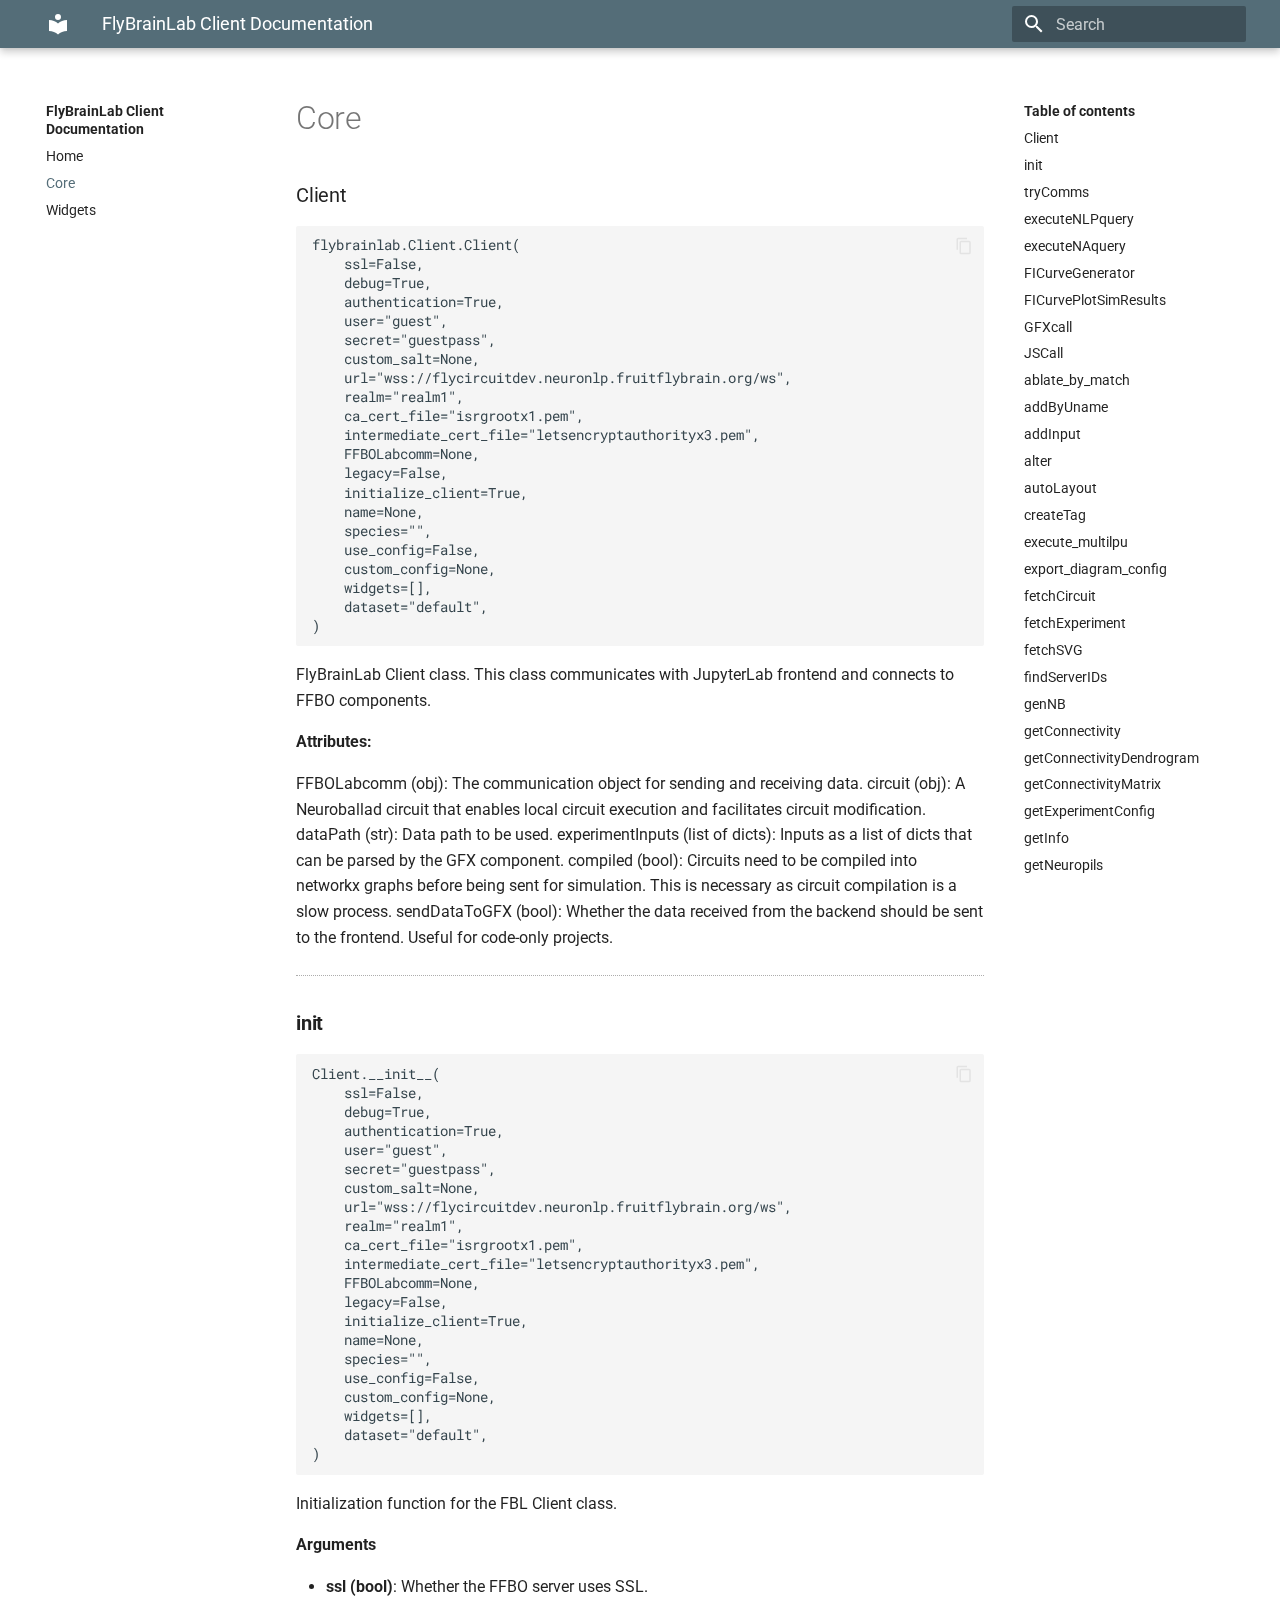
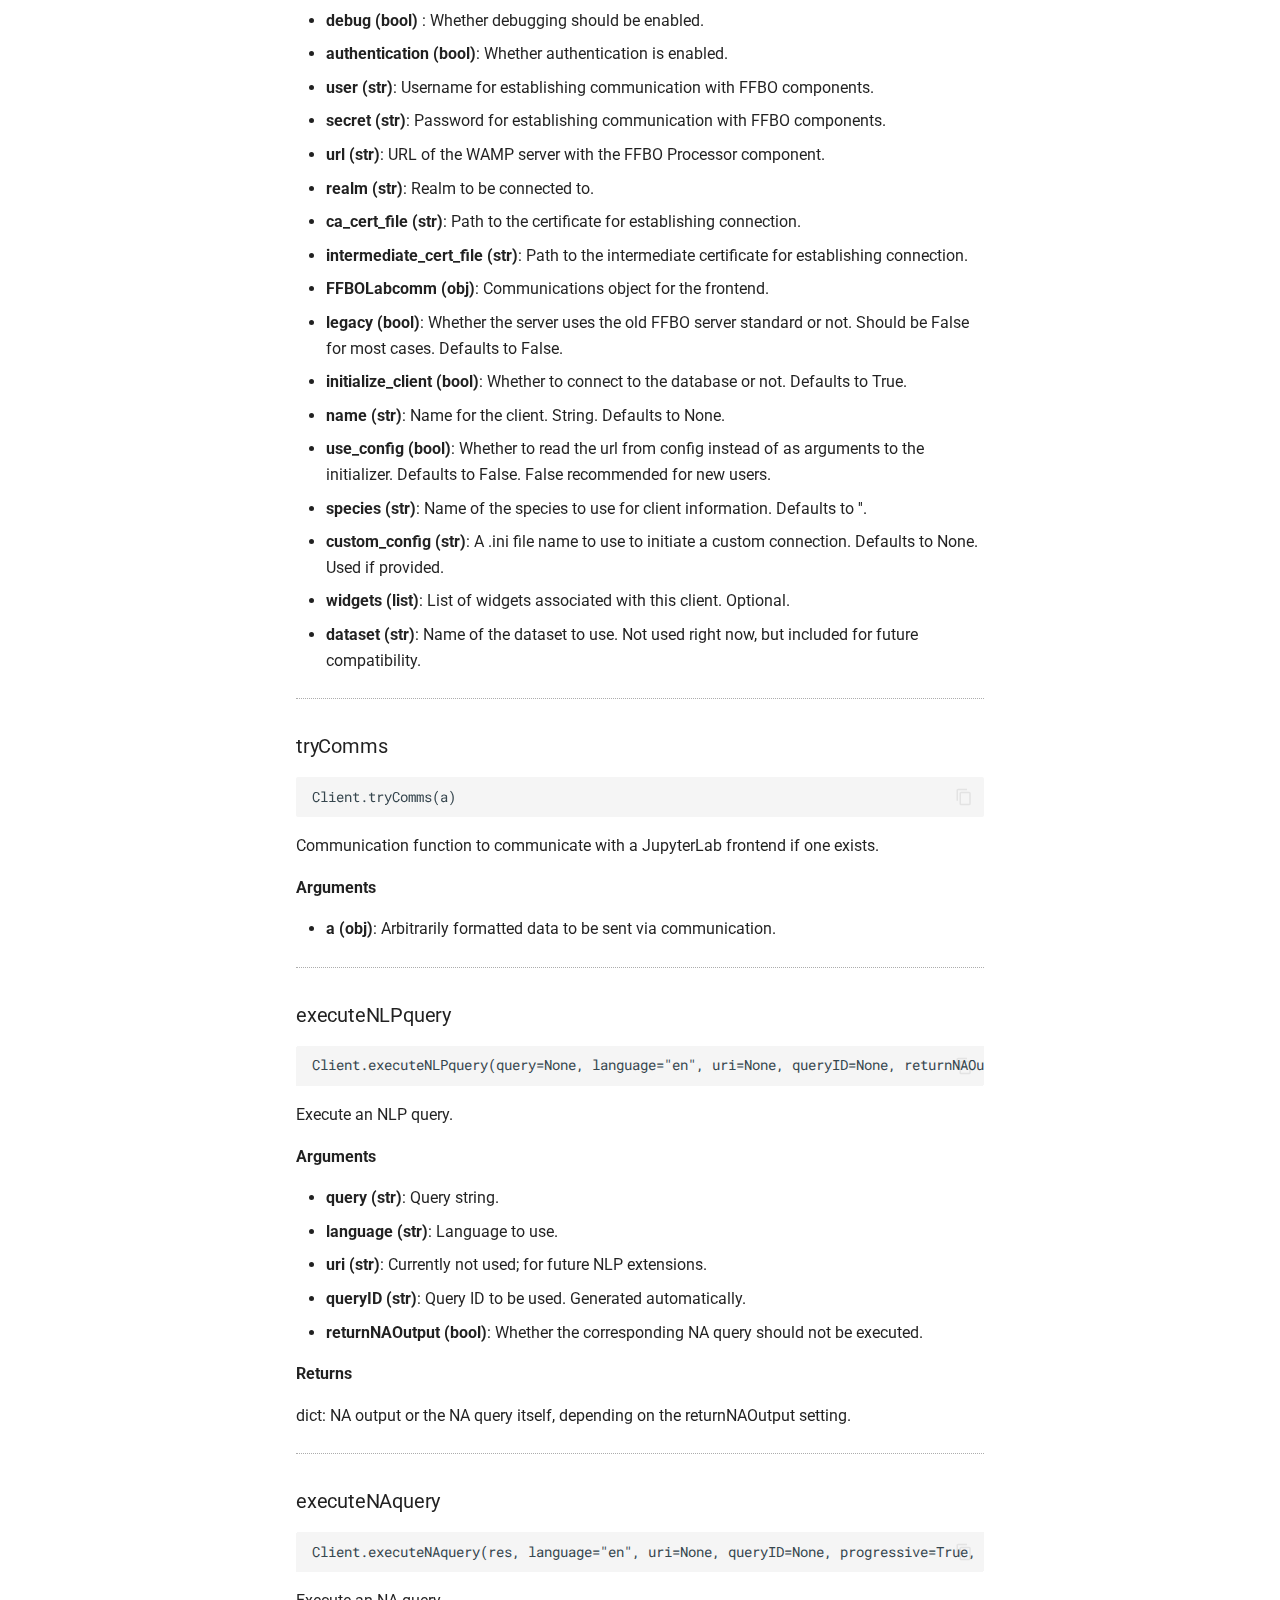
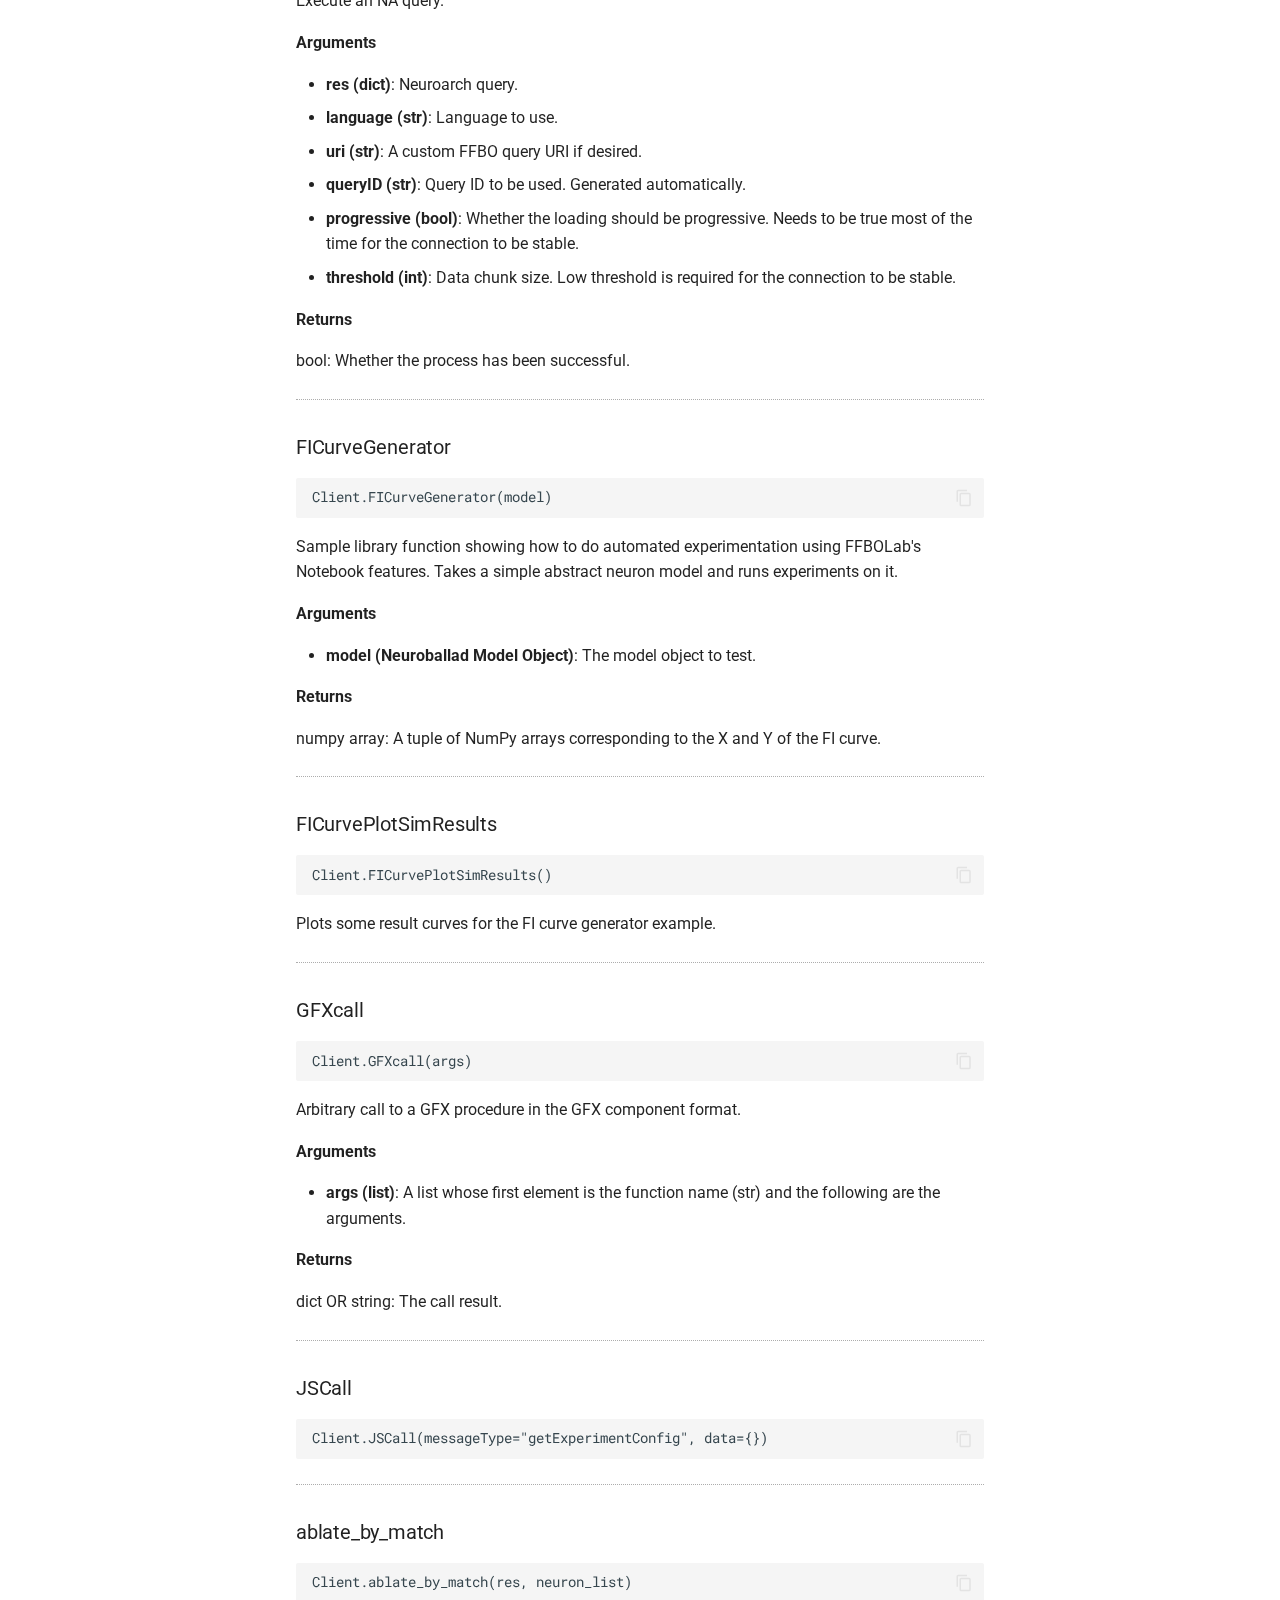
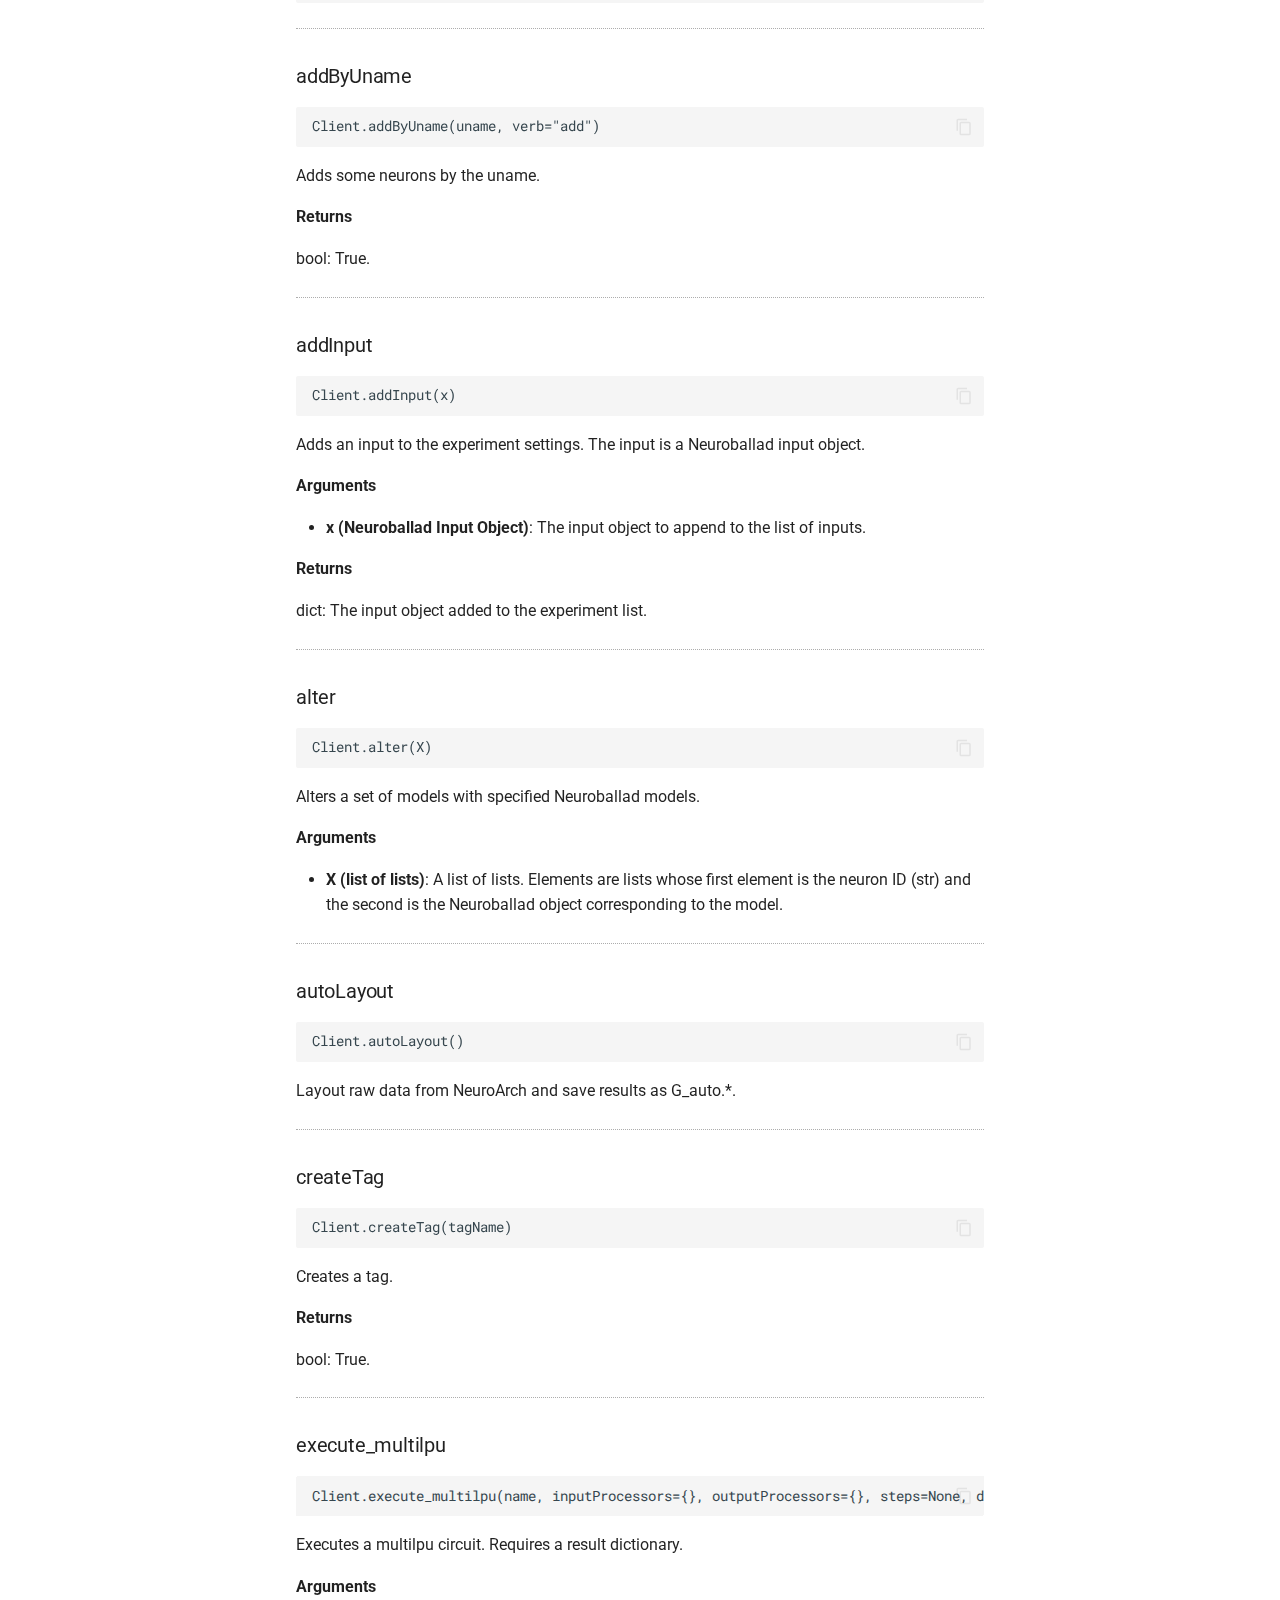
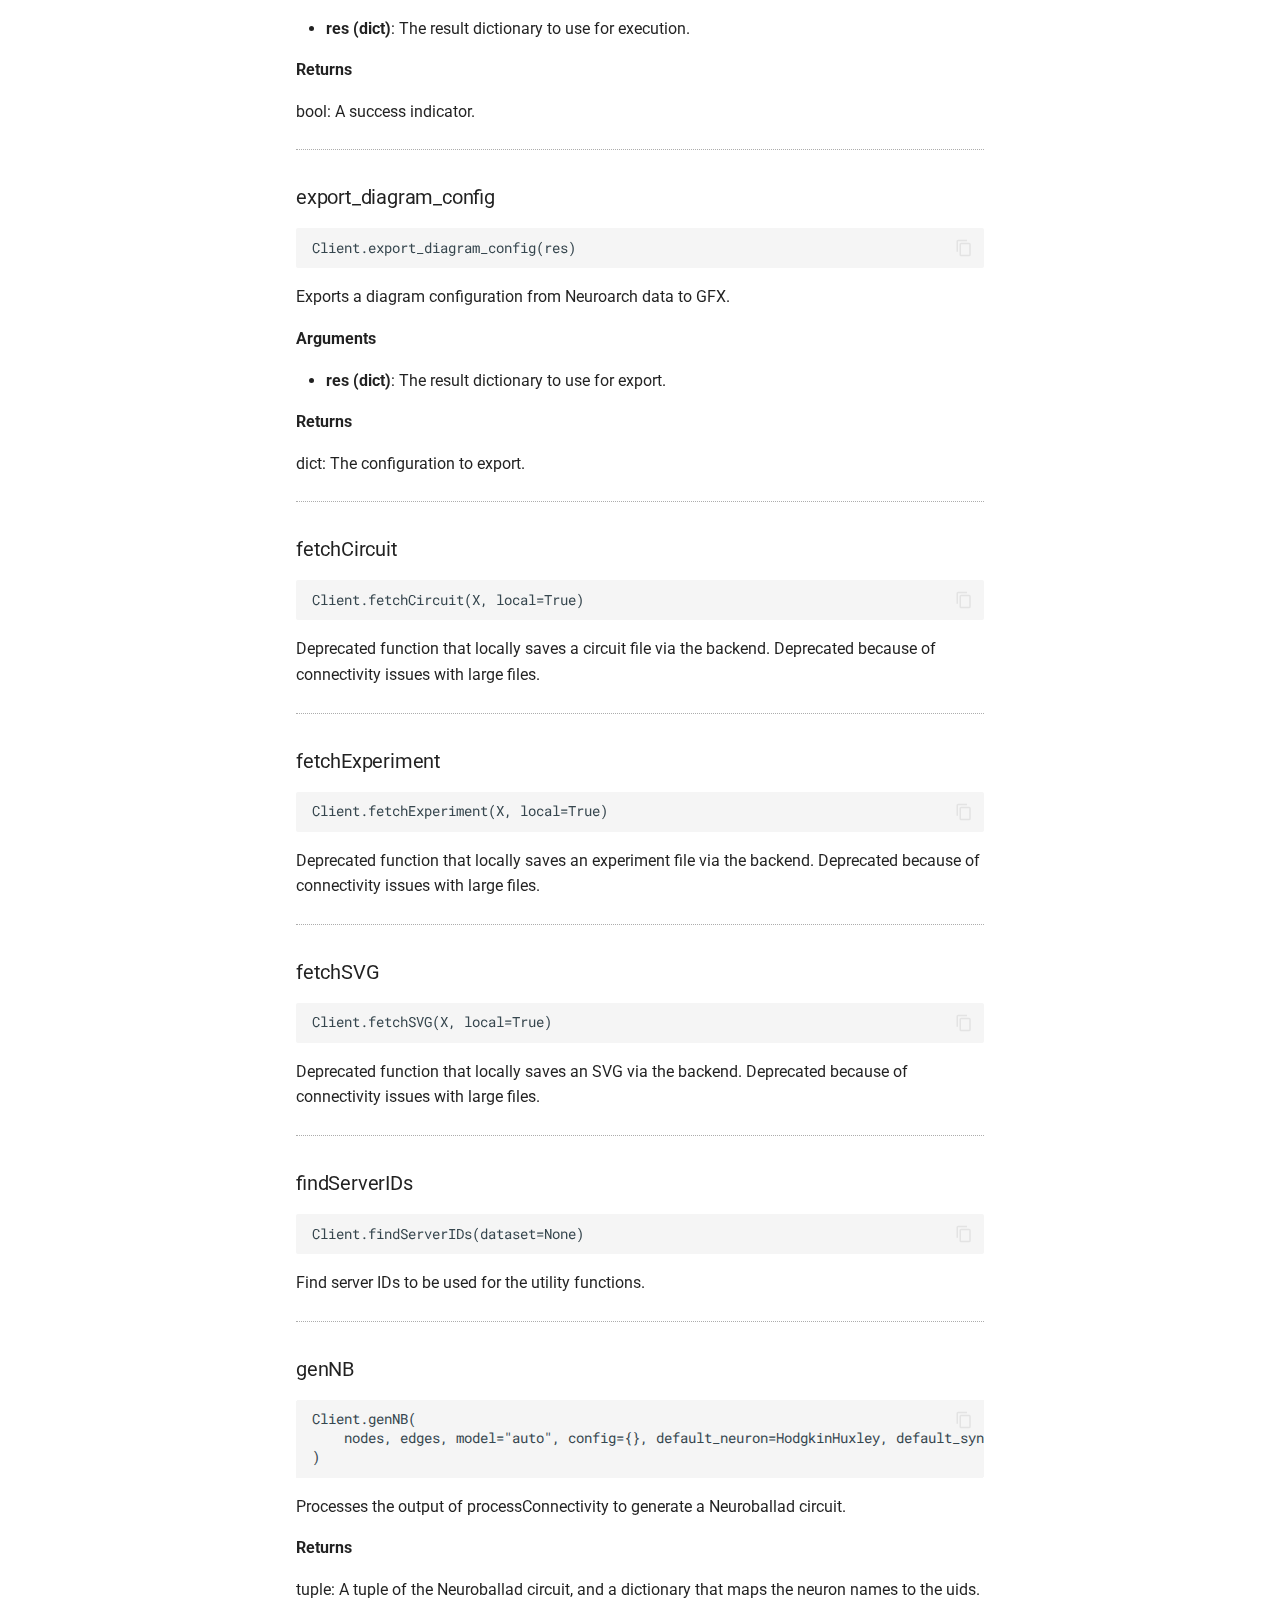
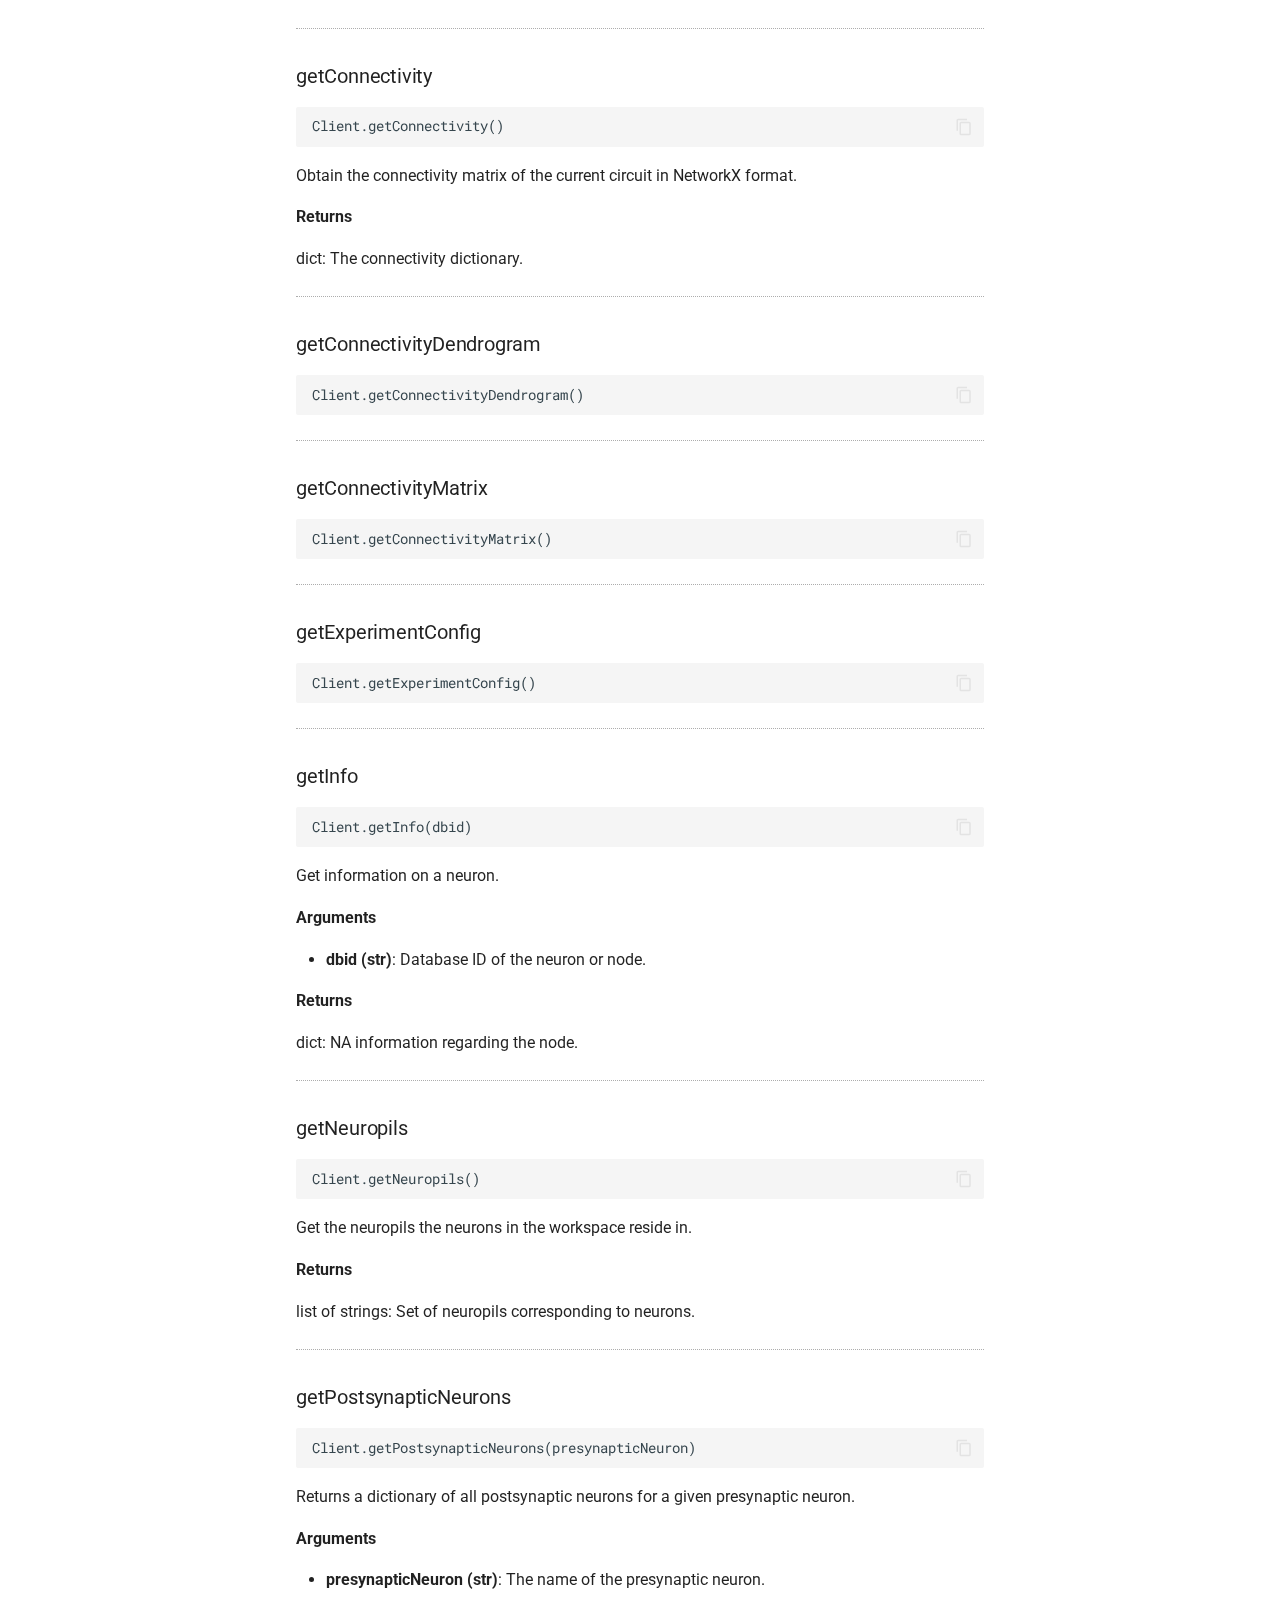
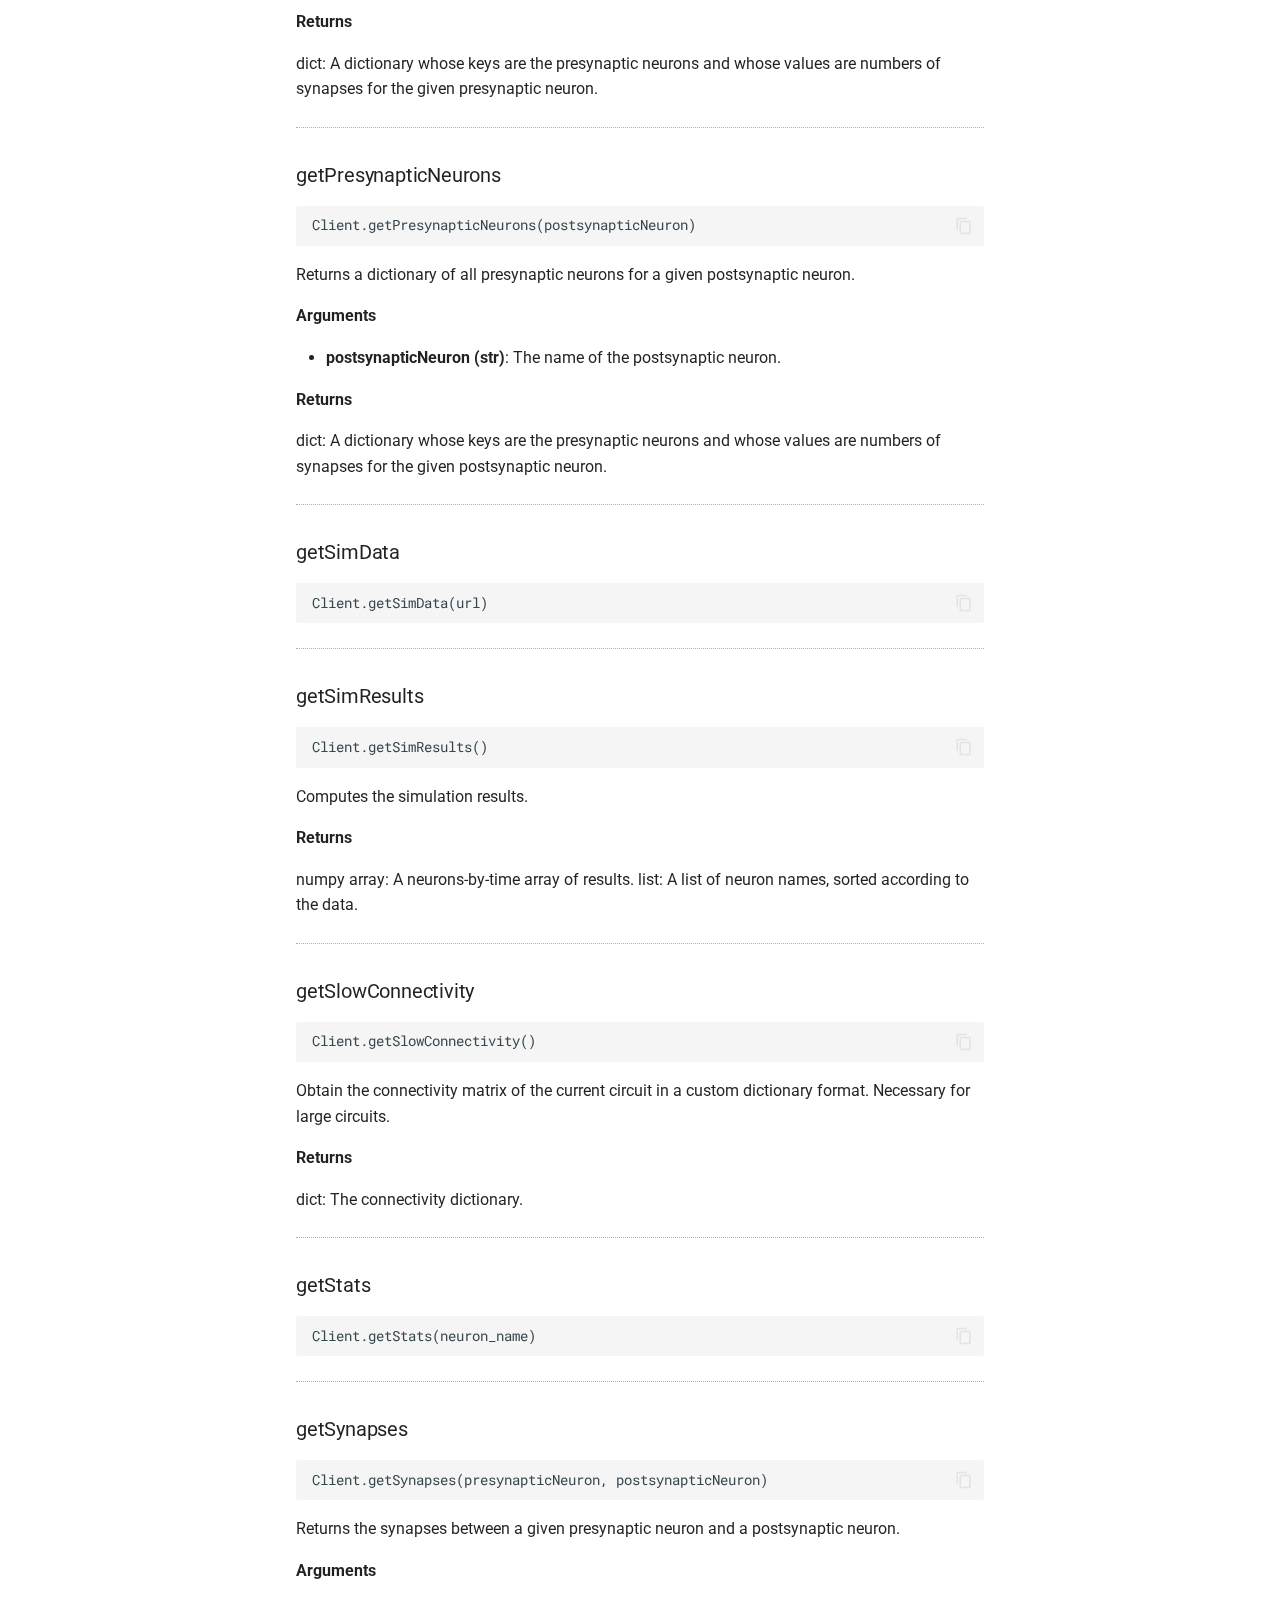
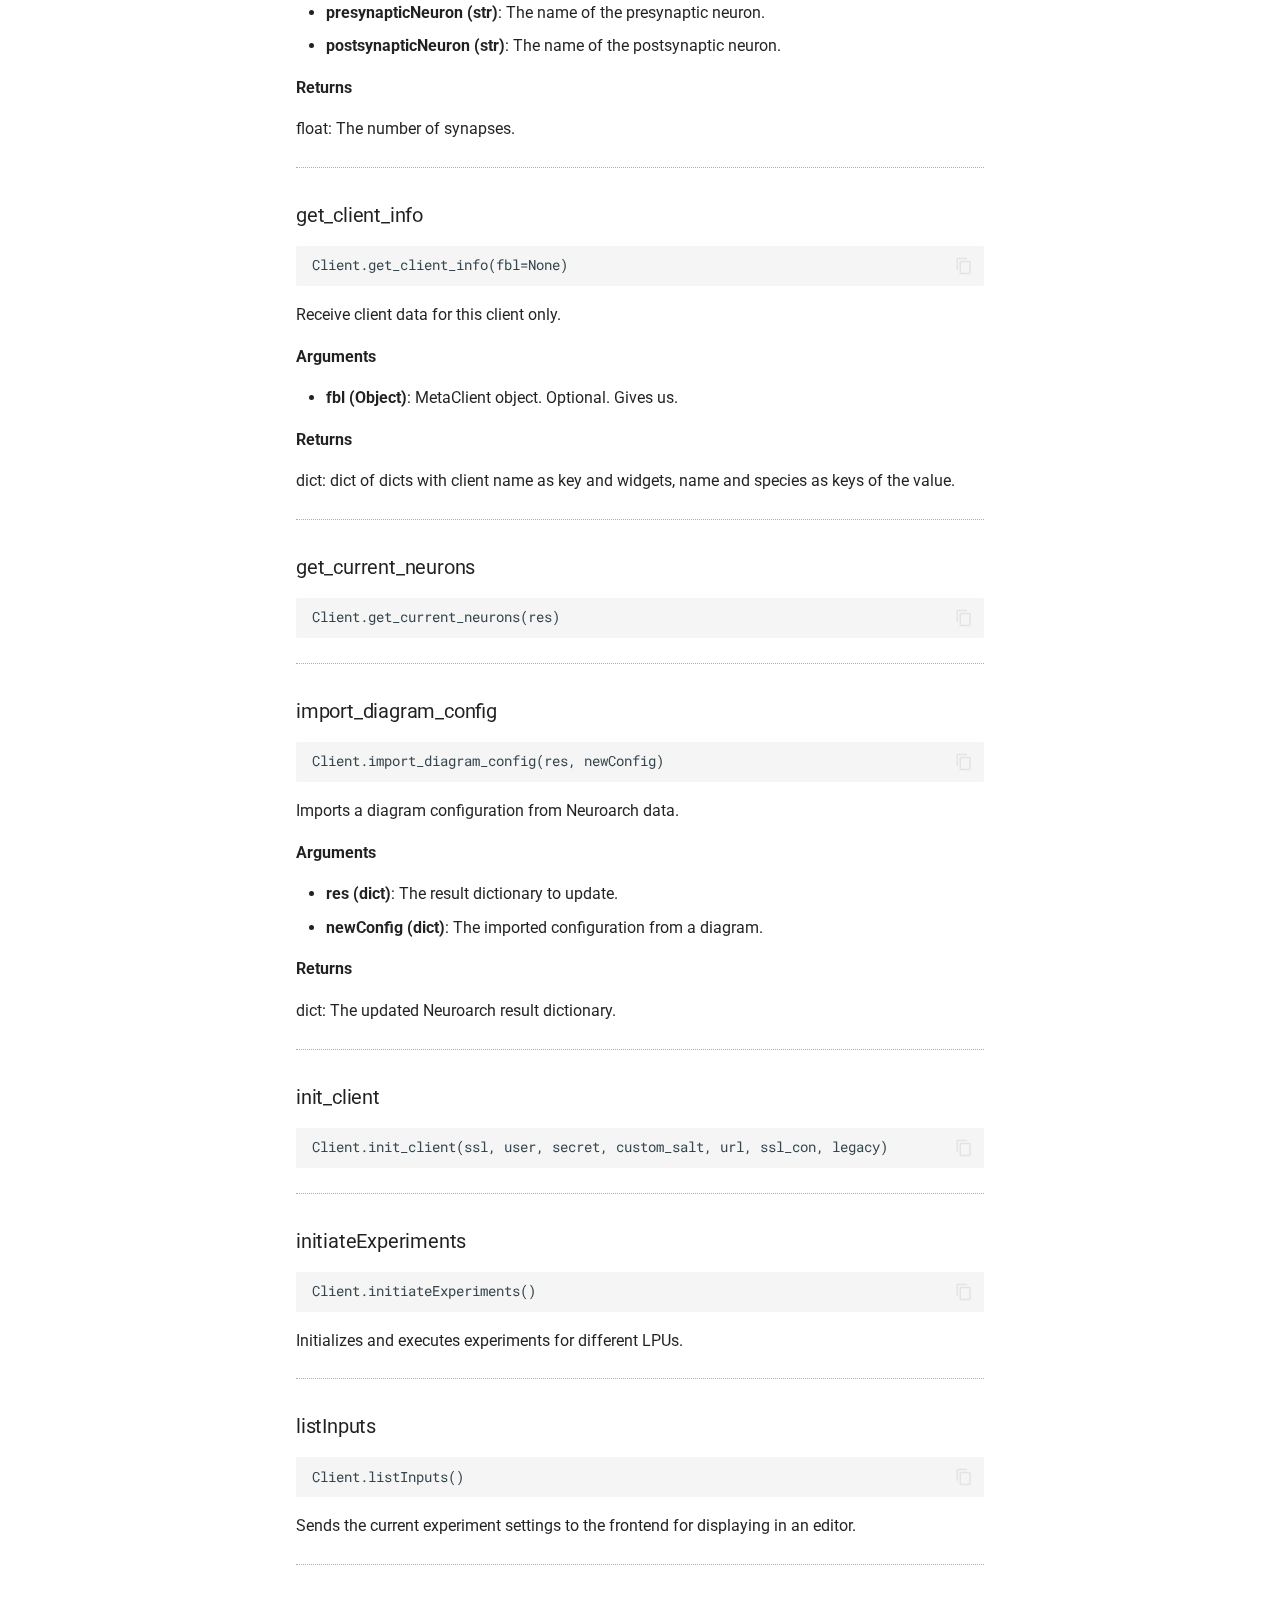
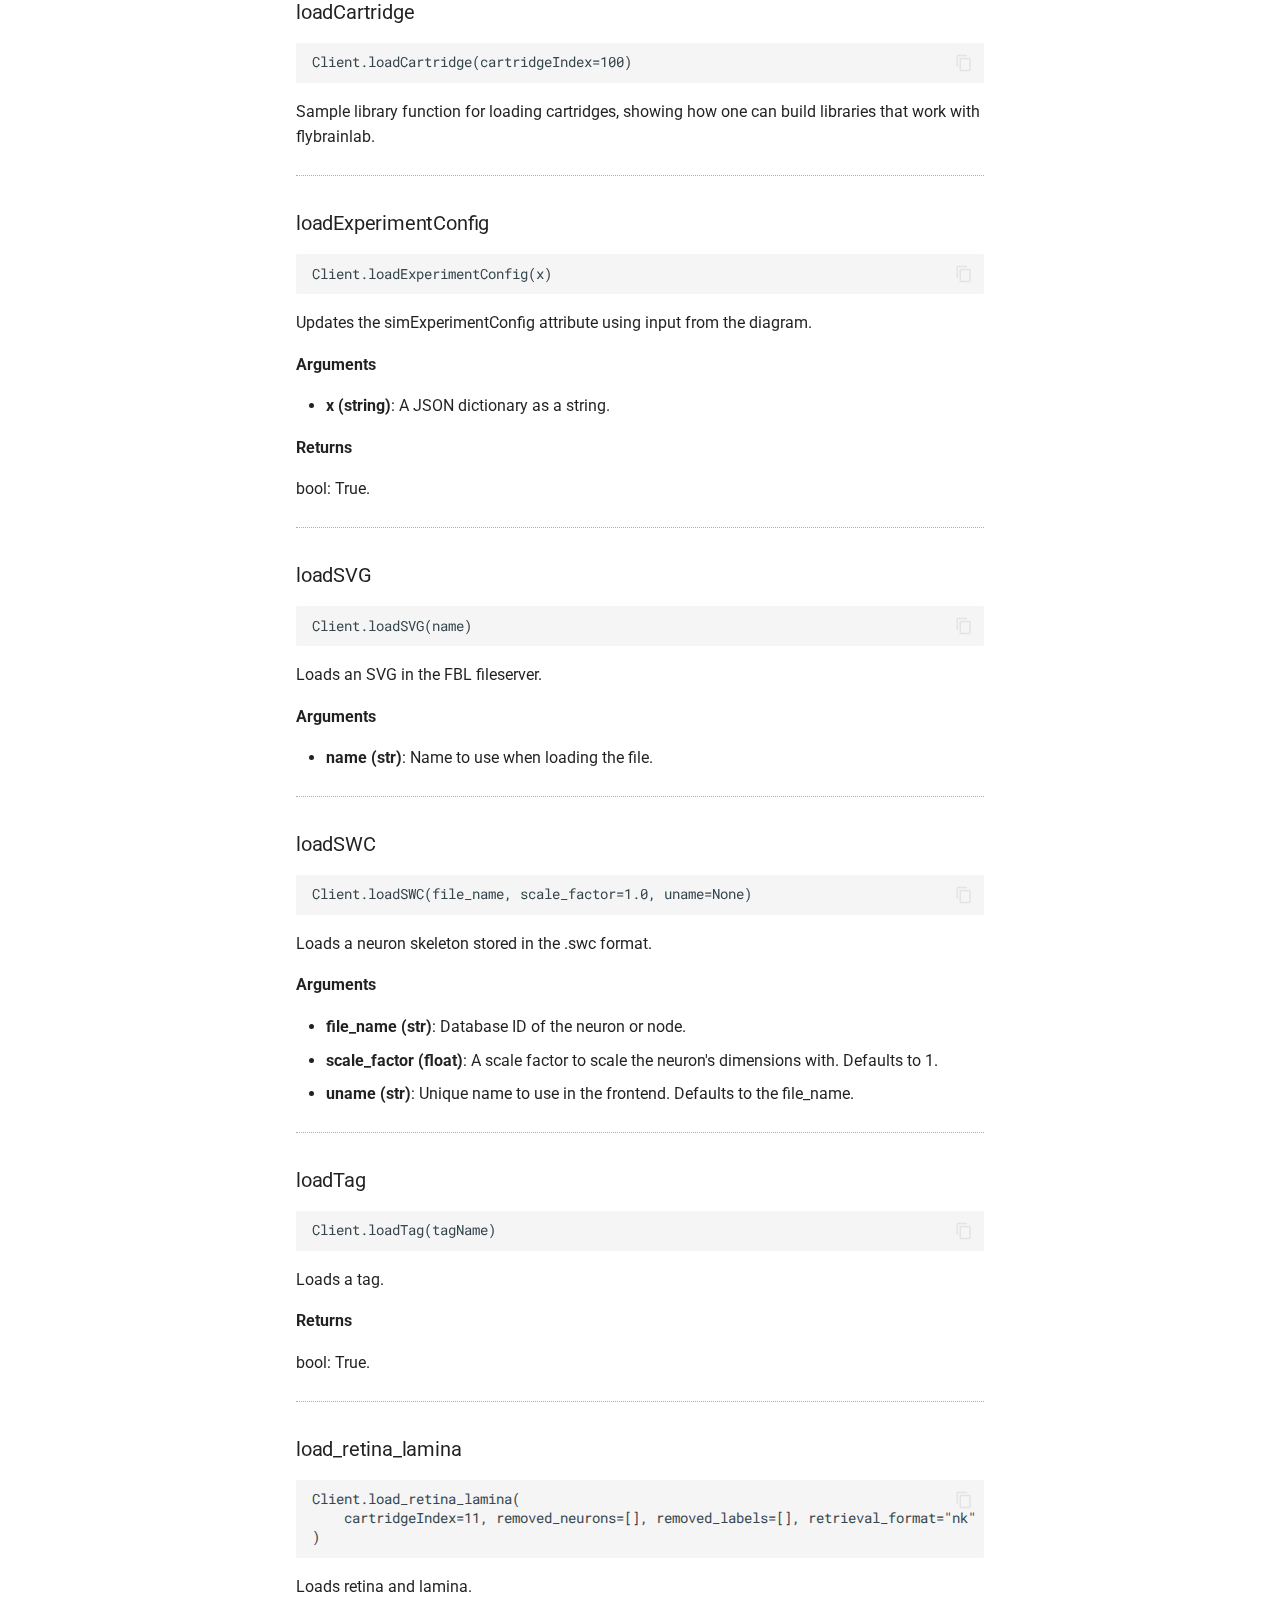
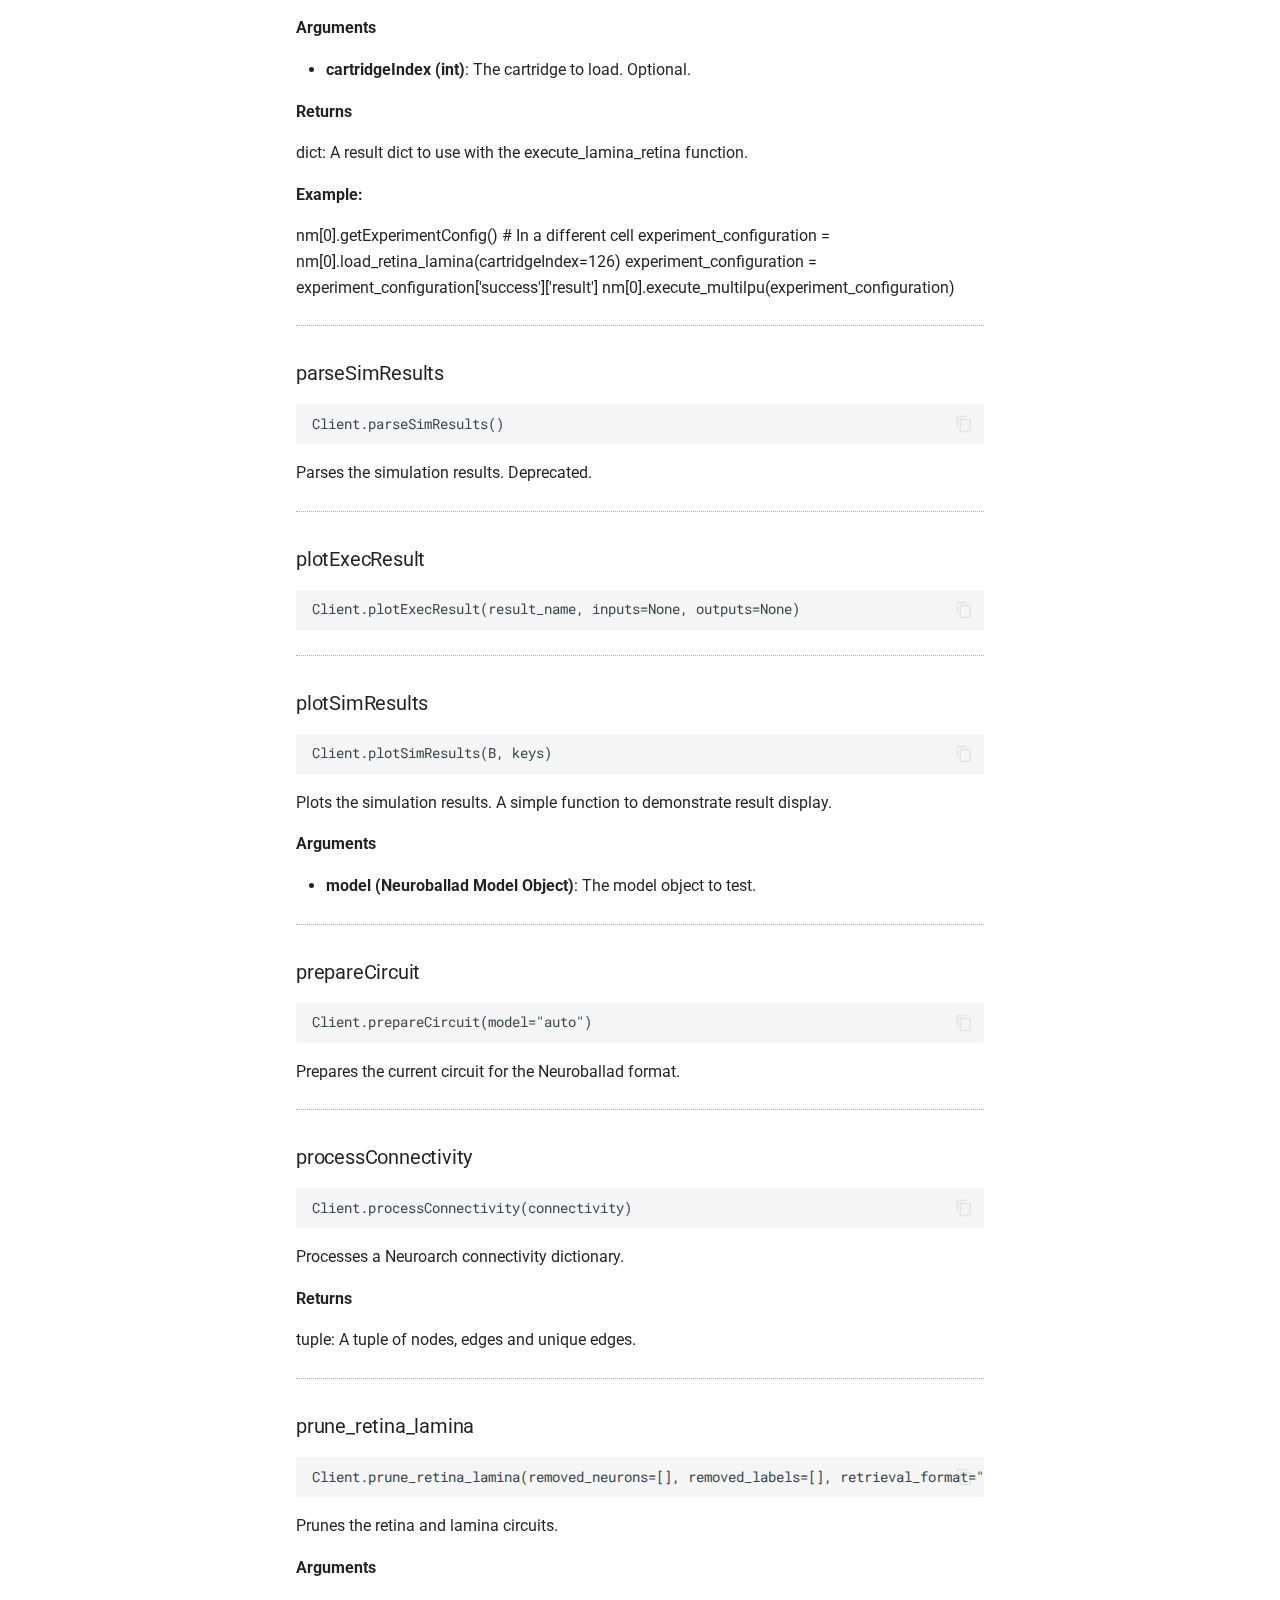
==== client/index.html @ 072cb54b "Upload the docs" ====
<!doctype html>
<html lang="en" class="no-js">
  <head>
    
      <meta charset="utf-8">
      <meta name="viewport" content="width=device-width,initial-scale=1">
      
        <meta name="description" content="Documentation for FlyBrainLab Client.">
      
      
      
      <link rel="shortcut icon" href="../assets/images/favicon.png">
      <meta name="generator" content="mkdocs-1.1.2, mkdocs-material-5.5.12">
    
    
      
        <title>Core - FlyBrainLab Client Documentation</title>
      
    
    
      <link rel="stylesheet" href="../assets/stylesheets/main.4dd2dd8d.min.css">
      
        <link rel="stylesheet" href="../assets/stylesheets/palette.6a5ad368.min.css">
      
      
        
        
        <meta name="theme-color" content="#546d78">
      
    
    
    
      
        <link href="https://fonts.gstatic.com" rel="preconnect" crossorigin>
        <link rel="stylesheet" href="https://fonts.googleapis.com/css?family=Roboto:300,400,400i,700%7CRoboto+Mono&display=fallback">
        <style>body,input{font-family:"Roboto",-apple-system,BlinkMacSystemFont,Helvetica,Arial,sans-serif}code,kbd,pre{font-family:"Roboto Mono",SFMono-Regular,Consolas,Menlo,monospace}</style>
      
    
    
    
    
      
    
    
  </head>
  
  
    
    
    
    <body dir="ltr" data-md-color-scheme="" data-md-color-primary="blue-grey" data-md-color-accent="red">
  
    
    <input class="md-toggle" data-md-toggle="drawer" type="checkbox" id="__drawer" autocomplete="off">
    <input class="md-toggle" data-md-toggle="search" type="checkbox" id="__search" autocomplete="off">
    <label class="md-overlay" for="__drawer"></label>
    <div data-md-component="skip">
      
        
        <a href="#client" class="md-skip">
          Skip to content
        </a>
      
    </div>
    <div data-md-component="announce">
      
    </div>
    
      <header class="md-header" data-md-component="header">
  <nav class="md-header-nav md-grid" aria-label="Header">
    <a href=".." title="FlyBrainLab Client Documentation" class="md-header-nav__button md-logo" aria-label="FlyBrainLab Client Documentation">
      
  
  <svg xmlns="http://www.w3.org/2000/svg" viewBox="0 0 24 24"><path d="M12 8a3 3 0 003-3 3 3 0 00-3-3 3 3 0 00-3 3 3 3 0 003 3m0 3.54C9.64 9.35 6.5 8 3 8v11c3.5 0 6.64 1.35 9 3.54 2.36-2.19 5.5-3.54 9-3.54V8c-3.5 0-6.64 1.35-9 3.54z"/></svg>

    </a>
    <label class="md-header-nav__button md-icon" for="__drawer">
      <svg xmlns="http://www.w3.org/2000/svg" viewBox="0 0 24 24"><path d="M3 6h18v2H3V6m0 5h18v2H3v-2m0 5h18v2H3v-2z"/></svg>
    </label>
    <div class="md-header-nav__title" data-md-component="header-title">
      
        <div class="md-header-nav__ellipsis">
          <span class="md-header-nav__topic md-ellipsis">
            FlyBrainLab Client Documentation
          </span>
          <span class="md-header-nav__topic md-ellipsis">
            
              Core
            
          </span>
        </div>
      
    </div>
    
      <label class="md-header-nav__button md-icon" for="__search">
        <svg xmlns="http://www.w3.org/2000/svg" viewBox="0 0 24 24"><path d="M9.5 3A6.5 6.5 0 0116 9.5c0 1.61-.59 3.09-1.56 4.23l.27.27h.79l5 5-1.5 1.5-5-5v-.79l-.27-.27A6.516 6.516 0 019.5 16 6.5 6.5 0 013 9.5 6.5 6.5 0 019.5 3m0 2C7 5 5 7 5 9.5S7 14 9.5 14 14 12 14 9.5 12 5 9.5 5z"/></svg>
      </label>
      
<div class="md-search" data-md-component="search" role="dialog">
  <label class="md-search__overlay" for="__search"></label>
  <div class="md-search__inner" role="search">
    <form class="md-search__form" name="search">
      <input type="text" class="md-search__input" name="query" aria-label="Search" placeholder="Search" autocapitalize="off" autocorrect="off" autocomplete="off" spellcheck="false" data-md-component="search-query" data-md-state="active">
      <label class="md-search__icon md-icon" for="__search">
        <svg xmlns="http://www.w3.org/2000/svg" viewBox="0 0 24 24"><path d="M9.5 3A6.5 6.5 0 0116 9.5c0 1.61-.59 3.09-1.56 4.23l.27.27h.79l5 5-1.5 1.5-5-5v-.79l-.27-.27A6.516 6.516 0 019.5 16 6.5 6.5 0 013 9.5 6.5 6.5 0 019.5 3m0 2C7 5 5 7 5 9.5S7 14 9.5 14 14 12 14 9.5 12 5 9.5 5z"/></svg>
        <svg xmlns="http://www.w3.org/2000/svg" viewBox="0 0 24 24"><path d="M20 11v2H8l5.5 5.5-1.42 1.42L4.16 12l7.92-7.92L13.5 5.5 8 11h12z"/></svg>
      </label>
      <button type="reset" class="md-search__icon md-icon" aria-label="Clear" data-md-component="search-reset" tabindex="-1">
        <svg xmlns="http://www.w3.org/2000/svg" viewBox="0 0 24 24"><path d="M19 6.41L17.59 5 12 10.59 6.41 5 5 6.41 10.59 12 5 17.59 6.41 19 12 13.41 17.59 19 19 17.59 13.41 12 19 6.41z"/></svg>
      </button>
    </form>
    <div class="md-search__output">
      <div class="md-search__scrollwrap" data-md-scrollfix>
        <div class="md-search-result" data-md-component="search-result">
          <div class="md-search-result__meta">
            Initializing search
          </div>
          <ol class="md-search-result__list"></ol>
        </div>
      </div>
    </div>
  </div>
</div>
    
    
  </nav>
</header>
    
    <div class="md-container" data-md-component="container">
      
        
      
      
        
      
      <main class="md-main" data-md-component="main">
        <div class="md-main__inner md-grid">
          
            
              <div class="md-sidebar md-sidebar--primary" data-md-component="navigation">
                <div class="md-sidebar__scrollwrap">
                  <div class="md-sidebar__inner">
                    <nav class="md-nav md-nav--primary" aria-label="Navigation" data-md-level="0">
  <label class="md-nav__title" for="__drawer">
    <a href=".." title="FlyBrainLab Client Documentation" class="md-nav__button md-logo" aria-label="FlyBrainLab Client Documentation">
      
  
  <svg xmlns="http://www.w3.org/2000/svg" viewBox="0 0 24 24"><path d="M12 8a3 3 0 003-3 3 3 0 00-3-3 3 3 0 00-3 3 3 3 0 003 3m0 3.54C9.64 9.35 6.5 8 3 8v11c3.5 0 6.64 1.35 9 3.54 2.36-2.19 5.5-3.54 9-3.54V8c-3.5 0-6.64 1.35-9 3.54z"/></svg>

    </a>
    FlyBrainLab Client Documentation
  </label>
  
  <ul class="md-nav__list" data-md-scrollfix>
    
      
      
      


  <li class="md-nav__item">
    <a href=".." title="Home" class="md-nav__link">
      Home
    </a>
  </li>

    
      
      
      

  


  <li class="md-nav__item md-nav__item--active">
    
    <input class="md-nav__toggle md-toggle" data-md-toggle="toc" type="checkbox" id="__toc">
    
    
      <label class="md-nav__link md-nav__link--active" for="__toc">
        Core
        <span class="md-nav__icon md-icon"></span>
      </label>
    
    <a href="./" title="Core" class="md-nav__link md-nav__link--active">
      Core
    </a>
    
      
<nav class="md-nav md-nav--secondary" aria-label="Table of contents">
  
  
  
    <label class="md-nav__title" for="__toc">
      <span class="md-nav__icon md-icon"></span>
      Table of contents
    </label>
    <ul class="md-nav__list" data-md-scrollfix>
      
        <li class="md-nav__item">
  <a href="#client" class="md-nav__link">
    Client
  </a>
  
</li>
      
        <li class="md-nav__item">
  <a href="#init" class="md-nav__link">
    init
  </a>
  
</li>
      
        <li class="md-nav__item">
  <a href="#trycomms" class="md-nav__link">
    tryComms
  </a>
  
</li>
      
        <li class="md-nav__item">
  <a href="#executenlpquery" class="md-nav__link">
    executeNLPquery
  </a>
  
</li>
      
        <li class="md-nav__item">
  <a href="#executenaquery" class="md-nav__link">
    executeNAquery
  </a>
  
</li>
      
        <li class="md-nav__item">
  <a href="#ficurvegenerator" class="md-nav__link">
    FICurveGenerator
  </a>
  
</li>
      
        <li class="md-nav__item">
  <a href="#ficurveplotsimresults" class="md-nav__link">
    FICurvePlotSimResults
  </a>
  
</li>
      
        <li class="md-nav__item">
  <a href="#gfxcall" class="md-nav__link">
    GFXcall
  </a>
  
</li>
      
        <li class="md-nav__item">
  <a href="#jscall" class="md-nav__link">
    JSCall
  </a>
  
</li>
      
        <li class="md-nav__item">
  <a href="#ablate_by_match" class="md-nav__link">
    ablate_by_match
  </a>
  
</li>
      
        <li class="md-nav__item">
  <a href="#addbyuname" class="md-nav__link">
    addByUname
  </a>
  
</li>
      
        <li class="md-nav__item">
  <a href="#addinput" class="md-nav__link">
    addInput
  </a>
  
</li>
      
        <li class="md-nav__item">
  <a href="#alter" class="md-nav__link">
    alter
  </a>
  
</li>
      
        <li class="md-nav__item">
  <a href="#autolayout" class="md-nav__link">
    autoLayout
  </a>
  
</li>
      
        <li class="md-nav__item">
  <a href="#createtag" class="md-nav__link">
    createTag
  </a>
  
</li>
      
        <li class="md-nav__item">
  <a href="#execute_multilpu" class="md-nav__link">
    execute_multilpu
  </a>
  
</li>
      
        <li class="md-nav__item">
  <a href="#export_diagram_config" class="md-nav__link">
    export_diagram_config
  </a>
  
</li>
      
        <li class="md-nav__item">
  <a href="#fetchcircuit" class="md-nav__link">
    fetchCircuit
  </a>
  
</li>
      
        <li class="md-nav__item">
  <a href="#fetchexperiment" class="md-nav__link">
    fetchExperiment
  </a>
  
</li>
      
        <li class="md-nav__item">
  <a href="#fetchsvg" class="md-nav__link">
    fetchSVG
  </a>
  
</li>
      
        <li class="md-nav__item">
  <a href="#findserverids" class="md-nav__link">
    findServerIDs
  </a>
  
</li>
      
        <li class="md-nav__item">
  <a href="#gennb" class="md-nav__link">
    genNB
  </a>
  
</li>
      
        <li class="md-nav__item">
  <a href="#getconnectivity" class="md-nav__link">
    getConnectivity
  </a>
  
</li>
      
        <li class="md-nav__item">
  <a href="#getconnectivitydendrogram" class="md-nav__link">
    getConnectivityDendrogram
  </a>
  
</li>
      
        <li class="md-nav__item">
  <a href="#getconnectivitymatrix" class="md-nav__link">
    getConnectivityMatrix
  </a>
  
</li>
      
        <li class="md-nav__item">
  <a href="#getexperimentconfig" class="md-nav__link">
    getExperimentConfig
  </a>
  
</li>
      
        <li class="md-nav__item">
  <a href="#getinfo" class="md-nav__link">
    getInfo
  </a>
  
</li>
      
        <li class="md-nav__item">
  <a href="#getneuropils" class="md-nav__link">
    getNeuropils
  </a>
  
</li>
      
        <li class="md-nav__item">
  <a href="#getpostsynapticneurons" class="md-nav__link">
    getPostsynapticNeurons
  </a>
  
</li>
      
        <li class="md-nav__item">
  <a href="#getpresynapticneurons" class="md-nav__link">
    getPresynapticNeurons
  </a>
  
</li>
      
        <li class="md-nav__item">
  <a href="#getsimdata" class="md-nav__link">
    getSimData
  </a>
  
</li>
      
        <li class="md-nav__item">
  <a href="#getsimresults" class="md-nav__link">
    getSimResults
  </a>
  
</li>
      
        <li class="md-nav__item">
  <a href="#getslowconnectivity" class="md-nav__link">
    getSlowConnectivity
  </a>
  
</li>
      
        <li class="md-nav__item">
  <a href="#getstats" class="md-nav__link">
    getStats
  </a>
  
</li>
      
        <li class="md-nav__item">
  <a href="#getsynapses" class="md-nav__link">
    getSynapses
  </a>
  
</li>
      
        <li class="md-nav__item">
  <a href="#get_client_info" class="md-nav__link">
    get_client_info
  </a>
  
</li>
      
        <li class="md-nav__item">
  <a href="#get_current_neurons" class="md-nav__link">
    get_current_neurons
  </a>
  
</li>
      
        <li class="md-nav__item">
  <a href="#import_diagram_config" class="md-nav__link">
    import_diagram_config
  </a>
  
</li>
      
        <li class="md-nav__item">
  <a href="#init_client" class="md-nav__link">
    init_client
  </a>
  
</li>
      
        <li class="md-nav__item">
  <a href="#initiateexperiments" class="md-nav__link">
    initiateExperiments
  </a>
  
</li>
      
        <li class="md-nav__item">
  <a href="#listinputs" class="md-nav__link">
    listInputs
  </a>
  
</li>
      
        <li class="md-nav__item">
  <a href="#loadcartridge" class="md-nav__link">
    loadCartridge
  </a>
  
</li>
      
        <li class="md-nav__item">
  <a href="#loadexperimentconfig" class="md-nav__link">
    loadExperimentConfig
  </a>
  
</li>
      
        <li class="md-nav__item">
  <a href="#loadsvg" class="md-nav__link">
    loadSVG
  </a>
  
</li>
      
        <li class="md-nav__item">
  <a href="#loadswc" class="md-nav__link">
    loadSWC
  </a>
  
</li>
      
        <li class="md-nav__item">
  <a href="#loadtag" class="md-nav__link">
    loadTag
  </a>
  
</li>
      
        <li class="md-nav__item">
  <a href="#load_retina_lamina" class="md-nav__link">
    load_retina_lamina
  </a>
  
</li>
      
        <li class="md-nav__item">
  <a href="#parsesimresults" class="md-nav__link">
    parseSimResults
  </a>
  
</li>
      
        <li class="md-nav__item">
  <a href="#plotexecresult" class="md-nav__link">
    plotExecResult
  </a>
  
</li>
      
        <li class="md-nav__item">
  <a href="#plotsimresults" class="md-nav__link">
    plotSimResults
  </a>
  
</li>
      
        <li class="md-nav__item">
  <a href="#preparecircuit" class="md-nav__link">
    prepareCircuit
  </a>
  
</li>
      
        <li class="md-nav__item">
  <a href="#processconnectivity" class="md-nav__link">
    processConnectivity
  </a>
  
</li>
      
        <li class="md-nav__item">
  <a href="#prune_retina_lamina" class="md-nav__link">
    prune_retina_lamina
  </a>
  
</li>
      
        <li class="md-nav__item">
  <a href="#removebyuname" class="md-nav__link">
    removeByUname
  </a>
  
</li>
      
        <li class="md-nav__item">
  <a href="#runlayouting" class="md-nav__link">
    runLayouting
  </a>
  
</li>
      
        <li class="md-nav__item">
  <a href="#sendcircuit" class="md-nav__link">
    sendCircuit
  </a>
  
</li>
      
        <li class="md-nav__item">
  <a href="#sendcircuitprimitive" class="md-nav__link">
    sendCircuitPrimitive
  </a>
  
</li>
      
        <li class="md-nav__item">
  <a href="#sendexecutereceiveresults" class="md-nav__link">
    sendExecuteReceiveResults
  </a>
  
</li>
      
        <li class="md-nav__item">
  <a href="#sendneuropils" class="md-nav__link">
    sendNeuropils
  </a>
  
</li>
      
        <li class="md-nav__item">
  <a href="#sendsvg" class="md-nav__link">
    sendSVG
  </a>
  
</li>
      
        <li class="md-nav__item">
  <a href="#updatebackend" class="md-nav__link">
    updateBackend
  </a>
  
</li>
      
        <li class="md-nav__item">
  <a href="#updatesimresultlabel" class="md-nav__link">
    updateSimResultLabel
  </a>
  
</li>
      
    </ul>
  
</nav>
    
  </li>

    
      
      
      


  <li class="md-nav__item">
    <a href="../widgets.md" title="Widgets" class="md-nav__link">
      Widgets
    </a>
  </li>

    
  </ul>
</nav>
                  </div>
                </div>
              </div>
            
            
              <div class="md-sidebar md-sidebar--secondary" data-md-component="toc">
                <div class="md-sidebar__scrollwrap">
                  <div class="md-sidebar__inner">
                    
<nav class="md-nav md-nav--secondary" aria-label="Table of contents">
  
  
  
    <label class="md-nav__title" for="__toc">
      <span class="md-nav__icon md-icon"></span>
      Table of contents
    </label>
    <ul class="md-nav__list" data-md-scrollfix>
      
        <li class="md-nav__item">
  <a href="#client" class="md-nav__link">
    Client
  </a>
  
</li>
      
        <li class="md-nav__item">
  <a href="#init" class="md-nav__link">
    init
  </a>
  
</li>
      
        <li class="md-nav__item">
  <a href="#trycomms" class="md-nav__link">
    tryComms
  </a>
  
</li>
      
        <li class="md-nav__item">
  <a href="#executenlpquery" class="md-nav__link">
    executeNLPquery
  </a>
  
</li>
      
        <li class="md-nav__item">
  <a href="#executenaquery" class="md-nav__link">
    executeNAquery
  </a>
  
</li>
      
        <li class="md-nav__item">
  <a href="#ficurvegenerator" class="md-nav__link">
    FICurveGenerator
  </a>
  
</li>
      
        <li class="md-nav__item">
  <a href="#ficurveplotsimresults" class="md-nav__link">
    FICurvePlotSimResults
  </a>
  
</li>
      
        <li class="md-nav__item">
  <a href="#gfxcall" class="md-nav__link">
    GFXcall
  </a>
  
</li>
      
        <li class="md-nav__item">
  <a href="#jscall" class="md-nav__link">
    JSCall
  </a>
  
</li>
      
        <li class="md-nav__item">
  <a href="#ablate_by_match" class="md-nav__link">
    ablate_by_match
  </a>
  
</li>
      
        <li class="md-nav__item">
  <a href="#addbyuname" class="md-nav__link">
    addByUname
  </a>
  
</li>
      
        <li class="md-nav__item">
  <a href="#addinput" class="md-nav__link">
    addInput
  </a>
  
</li>
      
        <li class="md-nav__item">
  <a href="#alter" class="md-nav__link">
    alter
  </a>
  
</li>
      
        <li class="md-nav__item">
  <a href="#autolayout" class="md-nav__link">
    autoLayout
  </a>
  
</li>
      
        <li class="md-nav__item">
  <a href="#createtag" class="md-nav__link">
    createTag
  </a>
  
</li>
      
        <li class="md-nav__item">
  <a href="#execute_multilpu" class="md-nav__link">
    execute_multilpu
  </a>
  
</li>
      
        <li class="md-nav__item">
  <a href="#export_diagram_config" class="md-nav__link">
    export_diagram_config
  </a>
  
</li>
      
        <li class="md-nav__item">
  <a href="#fetchcircuit" class="md-nav__link">
    fetchCircuit
  </a>
  
</li>
      
        <li class="md-nav__item">
  <a href="#fetchexperiment" class="md-nav__link">
    fetchExperiment
  </a>
  
</li>
      
        <li class="md-nav__item">
  <a href="#fetchsvg" class="md-nav__link">
    fetchSVG
  </a>
  
</li>
      
        <li class="md-nav__item">
  <a href="#findserverids" class="md-nav__link">
    findServerIDs
  </a>
  
</li>
      
        <li class="md-nav__item">
  <a href="#gennb" class="md-nav__link">
    genNB
  </a>
  
</li>
      
        <li class="md-nav__item">
  <a href="#getconnectivity" class="md-nav__link">
    getConnectivity
  </a>
  
</li>
      
        <li class="md-nav__item">
  <a href="#getconnectivitydendrogram" class="md-nav__link">
    getConnectivityDendrogram
  </a>
  
</li>
      
        <li class="md-nav__item">
  <a href="#getconnectivitymatrix" class="md-nav__link">
    getConnectivityMatrix
  </a>
  
</li>
      
        <li class="md-nav__item">
  <a href="#getexperimentconfig" class="md-nav__link">
    getExperimentConfig
  </a>
  
</li>
      
        <li class="md-nav__item">
  <a href="#getinfo" class="md-nav__link">
    getInfo
  </a>
  
</li>
      
        <li class="md-nav__item">
  <a href="#getneuropils" class="md-nav__link">
    getNeuropils
  </a>
  
</li>
      
        <li class="md-nav__item">
  <a href="#getpostsynapticneurons" class="md-nav__link">
    getPostsynapticNeurons
  </a>
  
</li>
      
        <li class="md-nav__item">
  <a href="#getpresynapticneurons" class="md-nav__link">
    getPresynapticNeurons
  </a>
  
</li>
      
        <li class="md-nav__item">
  <a href="#getsimdata" class="md-nav__link">
    getSimData
  </a>
  
</li>
      
        <li class="md-nav__item">
  <a href="#getsimresults" class="md-nav__link">
    getSimResults
  </a>
  
</li>
      
        <li class="md-nav__item">
  <a href="#getslowconnectivity" class="md-nav__link">
    getSlowConnectivity
  </a>
  
</li>
      
        <li class="md-nav__item">
  <a href="#getstats" class="md-nav__link">
    getStats
  </a>
  
</li>
      
        <li class="md-nav__item">
  <a href="#getsynapses" class="md-nav__link">
    getSynapses
  </a>
  
</li>
      
        <li class="md-nav__item">
  <a href="#get_client_info" class="md-nav__link">
    get_client_info
  </a>
  
</li>
      
        <li class="md-nav__item">
  <a href="#get_current_neurons" class="md-nav__link">
    get_current_neurons
  </a>
  
</li>
      
        <li class="md-nav__item">
  <a href="#import_diagram_config" class="md-nav__link">
    import_diagram_config
  </a>
  
</li>
      
        <li class="md-nav__item">
  <a href="#init_client" class="md-nav__link">
    init_client
  </a>
  
</li>
      
        <li class="md-nav__item">
  <a href="#initiateexperiments" class="md-nav__link">
    initiateExperiments
  </a>
  
</li>
      
        <li class="md-nav__item">
  <a href="#listinputs" class="md-nav__link">
    listInputs
  </a>
  
</li>
      
        <li class="md-nav__item">
  <a href="#loadcartridge" class="md-nav__link">
    loadCartridge
  </a>
  
</li>
      
        <li class="md-nav__item">
  <a href="#loadexperimentconfig" class="md-nav__link">
    loadExperimentConfig
  </a>
  
</li>
      
        <li class="md-nav__item">
  <a href="#loadsvg" class="md-nav__link">
    loadSVG
  </a>
  
</li>
      
        <li class="md-nav__item">
  <a href="#loadswc" class="md-nav__link">
    loadSWC
  </a>
  
</li>
      
        <li class="md-nav__item">
  <a href="#loadtag" class="md-nav__link">
    loadTag
  </a>
  
</li>
      
        <li class="md-nav__item">
  <a href="#load_retina_lamina" class="md-nav__link">
    load_retina_lamina
  </a>
  
</li>
      
        <li class="md-nav__item">
  <a href="#parsesimresults" class="md-nav__link">
    parseSimResults
  </a>
  
</li>
      
        <li class="md-nav__item">
  <a href="#plotexecresult" class="md-nav__link">
    plotExecResult
  </a>
  
</li>
      
        <li class="md-nav__item">
  <a href="#plotsimresults" class="md-nav__link">
    plotSimResults
  </a>
  
</li>
      
        <li class="md-nav__item">
  <a href="#preparecircuit" class="md-nav__link">
    prepareCircuit
  </a>
  
</li>
      
        <li class="md-nav__item">
  <a href="#processconnectivity" class="md-nav__link">
    processConnectivity
  </a>
  
</li>
      
        <li class="md-nav__item">
  <a href="#prune_retina_lamina" class="md-nav__link">
    prune_retina_lamina
  </a>
  
</li>
      
        <li class="md-nav__item">
  <a href="#removebyuname" class="md-nav__link">
    removeByUname
  </a>
  
</li>
      
        <li class="md-nav__item">
  <a href="#runlayouting" class="md-nav__link">
    runLayouting
  </a>
  
</li>
      
        <li class="md-nav__item">
  <a href="#sendcircuit" class="md-nav__link">
    sendCircuit
  </a>
  
</li>
      
        <li class="md-nav__item">
  <a href="#sendcircuitprimitive" class="md-nav__link">
    sendCircuitPrimitive
  </a>
  
</li>
      
        <li class="md-nav__item">
  <a href="#sendexecutereceiveresults" class="md-nav__link">
    sendExecuteReceiveResults
  </a>
  
</li>
      
        <li class="md-nav__item">
  <a href="#sendneuropils" class="md-nav__link">
    sendNeuropils
  </a>
  
</li>
      
        <li class="md-nav__item">
  <a href="#sendsvg" class="md-nav__link">
    sendSVG
  </a>
  
</li>
      
        <li class="md-nav__item">
  <a href="#updatebackend" class="md-nav__link">
    updateBackend
  </a>
  
</li>
      
        <li class="md-nav__item">
  <a href="#updatesimresultlabel" class="md-nav__link">
    updateSimResultLabel
  </a>
  
</li>
      
    </ul>
  
</nav>
                  </div>
                </div>
              </div>
            
          
          <div class="md-content">
            <article class="md-content__inner md-typeset">
              
                
                
                  
                
                
                  <h1>Core</h1>
                
                <h3 id="client">Client</h3>
<pre><code class="python">flybrainlab.Client.Client(
    ssl=False,
    debug=True,
    authentication=True,
    user=&quot;guest&quot;,
    secret=&quot;guestpass&quot;,
    custom_salt=None,
    url=&quot;wss://flycircuitdev.neuronlp.fruitflybrain.org/ws&quot;,
    realm=&quot;realm1&quot;,
    ca_cert_file=&quot;isrgrootx1.pem&quot;,
    intermediate_cert_file=&quot;letsencryptauthorityx3.pem&quot;,
    FFBOLabcomm=None,
    legacy=False,
    initialize_client=True,
    name=None,
    species=&quot;&quot;,
    use_config=False,
    custom_config=None,
    widgets=[],
    dataset=&quot;default&quot;,
)
</code></pre>

<p>FlyBrainLab Client class. This class communicates with JupyterLab frontend and connects to FFBO components.</p>
<p><strong>Attributes:</strong></p>
<p>FFBOLabcomm (obj): The communication object for sending and receiving data.
circuit (obj): A Neuroballad circuit that enables local circuit execution and facilitates circuit modification.
dataPath (str): Data path to be used.
experimentInputs (list of dicts): Inputs as a list of dicts that can be parsed by the GFX component.
compiled (bool): Circuits need to be compiled into networkx graphs before being sent for simulation. This is necessary as circuit compilation is a slow process.
sendDataToGFX (bool): Whether the data received from the backend should be sent to the frontend. Useful for code-only projects.</p>
<hr />
<h3 id="init"><strong>init</strong></h3>
<pre><code class="python">Client.__init__(
    ssl=False,
    debug=True,
    authentication=True,
    user=&quot;guest&quot;,
    secret=&quot;guestpass&quot;,
    custom_salt=None,
    url=&quot;wss://flycircuitdev.neuronlp.fruitflybrain.org/ws&quot;,
    realm=&quot;realm1&quot;,
    ca_cert_file=&quot;isrgrootx1.pem&quot;,
    intermediate_cert_file=&quot;letsencryptauthorityx3.pem&quot;,
    FFBOLabcomm=None,
    legacy=False,
    initialize_client=True,
    name=None,
    species=&quot;&quot;,
    use_config=False,
    custom_config=None,
    widgets=[],
    dataset=&quot;default&quot;,
)
</code></pre>

<p>Initialization function for the FBL Client class.</p>
<p><strong>Arguments</strong></p>
<ul>
<li><strong>ssl (bool)</strong>: Whether the FFBO server uses SSL.</li>
<li><strong>debug (bool) </strong>: Whether debugging should be enabled.</li>
<li><strong>authentication (bool)</strong>: Whether authentication is enabled.</li>
<li><strong>user (str)</strong>: Username for establishing communication with FFBO components.</li>
<li><strong>secret (str)</strong>: Password for establishing communication with FFBO components.</li>
<li><strong>url (str)</strong>: URL of the WAMP server with the FFBO Processor component.</li>
<li><strong>realm (str)</strong>: Realm to be connected to.</li>
<li><strong>ca_cert_file (str)</strong>: Path to the certificate for establishing connection.</li>
<li><strong>intermediate_cert_file (str)</strong>: Path to the intermediate certificate for establishing connection.</li>
<li><strong>FFBOLabcomm (obj)</strong>: Communications object for the frontend.</li>
<li><strong>legacy (bool)</strong>: Whether the server uses the old FFBO server standard or not. Should be False for most cases. Defaults to False.</li>
<li><strong>initialize_client (bool)</strong>: Whether to connect to the database or not. Defaults to True.</li>
<li><strong>name (str)</strong>: Name for the client. String. Defaults to None.</li>
<li><strong>use_config (bool)</strong>: Whether to read the url from config instead of as arguments to the initializer. Defaults to False. False recommended for new users.</li>
<li><strong>species (str)</strong>: Name of the species to use for client information. Defaults to ''.</li>
<li><strong>custom_config (str)</strong>: A .ini file name to use to initiate a custom connection. Defaults to None. Used if provided.</li>
<li><strong>widgets (list)</strong>: List of widgets associated with this client. Optional.</li>
<li><strong>dataset (str)</strong>: Name of the dataset to use. Not used right now, but included for future compatibility.</li>
</ul>
<hr />
<h3 id="trycomms">tryComms</h3>
<pre><code class="python">Client.tryComms(a)
</code></pre>

<p>Communication function to communicate with a JupyterLab frontend if one exists.</p>
<p><strong>Arguments</strong></p>
<ul>
<li><strong>a (obj)</strong>: Arbitrarily formatted data to be sent via communication.</li>
</ul>
<hr />
<h3 id="executenlpquery">executeNLPquery</h3>
<pre><code class="python">Client.executeNLPquery(query=None, language=&quot;en&quot;, uri=None, queryID=None, returnNAOutput=False)
</code></pre>

<p>Execute an NLP query.</p>
<p><strong>Arguments</strong></p>
<ul>
<li><strong>query (str)</strong>: Query string.</li>
<li><strong>language (str)</strong>: Language to use.</li>
<li><strong>uri (str)</strong>: Currently not used; for future NLP extensions.</li>
<li><strong>queryID (str)</strong>: Query ID to be used. Generated automatically.</li>
<li><strong>returnNAOutput (bool)</strong>: Whether the corresponding NA query should not be executed.</li>
</ul>
<p><strong>Returns</strong></p>
<p>dict: NA output or the NA query itself, depending on the returnNAOutput setting.</p>
<hr />
<h3 id="executenaquery">executeNAquery</h3>
<pre><code class="python">Client.executeNAquery(res, language=&quot;en&quot;, uri=None, queryID=None, progressive=True, threshold=20)
</code></pre>

<p>Execute an NA query.</p>
<p><strong>Arguments</strong></p>
<ul>
<li><strong>res (dict)</strong>: Neuroarch query.</li>
<li><strong>language (str)</strong>: Language to use.</li>
<li><strong>uri (str)</strong>: A custom FFBO query URI if desired.</li>
<li><strong>queryID (str)</strong>: Query ID to be used. Generated automatically.</li>
<li><strong>progressive (bool)</strong>: Whether the loading should be progressive. Needs to be true most of the time for the connection to be stable.</li>
<li><strong>threshold (int)</strong>: Data chunk size. Low threshold is required for the connection to be stable.</li>
</ul>
<p><strong>Returns</strong></p>
<p>bool: Whether the process has been successful.</p>
<hr />
<h3 id="ficurvegenerator">FICurveGenerator</h3>
<pre><code class="python">Client.FICurveGenerator(model)
</code></pre>

<p>Sample library function showing how to do automated experimentation using FFBOLab's Notebook features. Takes a simple abstract neuron model and runs experiments on it.</p>
<p><strong>Arguments</strong></p>
<ul>
<li><strong>model (Neuroballad Model Object)</strong>: The model object to test.</li>
</ul>
<p><strong>Returns</strong></p>
<p>numpy array: A tuple of NumPy arrays corresponding to the X and Y of the FI curve.</p>
<hr />
<h3 id="ficurveplotsimresults">FICurvePlotSimResults</h3>
<pre><code class="python">Client.FICurvePlotSimResults()
</code></pre>

<p>Plots some result curves for the FI curve generator example.</p>
<hr />
<h3 id="gfxcall">GFXcall</h3>
<pre><code class="python">Client.GFXcall(args)
</code></pre>

<p>Arbitrary call to a GFX procedure in the GFX component format.</p>
<p><strong>Arguments</strong></p>
<ul>
<li><strong>args (list)</strong>: A list whose first element is the function name (str) and the following are the arguments.</li>
</ul>
<p><strong>Returns</strong></p>
<p>dict OR string: The call result.</p>
<hr />
<h3 id="jscall">JSCall</h3>
<pre><code class="python">Client.JSCall(messageType=&quot;getExperimentConfig&quot;, data={})
</code></pre>

<hr />
<h3 id="ablate_by_match">ablate_by_match</h3>
<pre><code class="python">Client.ablate_by_match(res, neuron_list)
</code></pre>

<hr />
<h3 id="addbyuname">addByUname</h3>
<pre><code class="python">Client.addByUname(uname, verb=&quot;add&quot;)
</code></pre>

<p>Adds some neurons by the uname.</p>
<p><strong>Returns</strong></p>
<p>bool: True.</p>
<hr />
<h3 id="addinput">addInput</h3>
<pre><code class="python">Client.addInput(x)
</code></pre>

<p>Adds an input to the experiment settings. The input is a Neuroballad input object.</p>
<p><strong>Arguments</strong></p>
<ul>
<li><strong>x (Neuroballad Input Object)</strong>: The input object to append to the list of inputs.</li>
</ul>
<p><strong>Returns</strong></p>
<p>dict: The input object added to the experiment list.</p>
<hr />
<h3 id="alter">alter</h3>
<pre><code class="python">Client.alter(X)
</code></pre>

<p>Alters a set of models with specified Neuroballad models.</p>
<p><strong>Arguments</strong></p>
<ul>
<li><strong>X (list of lists)</strong>: A list of lists. Elements are lists whose first element is the neuron ID (str) and the second is the Neuroballad object corresponding to the model.</li>
</ul>
<hr />
<h3 id="autolayout">autoLayout</h3>
<pre><code class="python">Client.autoLayout()
</code></pre>

<p>Layout raw data from NeuroArch and save results as G_auto.*.</p>
<hr />
<h3 id="createtag">createTag</h3>
<pre><code class="python">Client.createTag(tagName)
</code></pre>

<p>Creates a tag.</p>
<p><strong>Returns</strong></p>
<p>bool: True.</p>
<hr />
<h3 id="execute_multilpu">execute_multilpu</h3>
<pre><code class="python">Client.execute_multilpu(name, inputProcessors={}, outputProcessors={}, steps=None, dt=None)
</code></pre>

<p>Executes a multilpu circuit. Requires a result dictionary.</p>
<p><strong>Arguments</strong></p>
<ul>
<li><strong>res (dict)</strong>: The result dictionary to use for execution.</li>
</ul>
<p><strong>Returns</strong></p>
<p>bool: A success indicator.</p>
<hr />
<h3 id="export_diagram_config">export_diagram_config</h3>
<pre><code class="python">Client.export_diagram_config(res)
</code></pre>

<p>Exports a diagram configuration from Neuroarch data to GFX.</p>
<p><strong>Arguments</strong></p>
<ul>
<li><strong>res (dict)</strong>: The result dictionary to use for export.</li>
</ul>
<p><strong>Returns</strong></p>
<p>dict: The configuration to export.</p>
<hr />
<h3 id="fetchcircuit">fetchCircuit</h3>
<pre><code class="python">Client.fetchCircuit(X, local=True)
</code></pre>

<p>Deprecated function that locally saves a circuit file via the backend.
Deprecated because of connectivity issues with large files.</p>
<hr />
<h3 id="fetchexperiment">fetchExperiment</h3>
<pre><code class="python">Client.fetchExperiment(X, local=True)
</code></pre>

<p>Deprecated function that locally saves an experiment file via the backend.
Deprecated because of connectivity issues with large files.</p>
<hr />
<h3 id="fetchsvg">fetchSVG</h3>
<pre><code class="python">Client.fetchSVG(X, local=True)
</code></pre>

<p>Deprecated function that locally saves an SVG via the backend.
Deprecated because of connectivity issues with large files.</p>
<hr />
<h3 id="findserverids">findServerIDs</h3>
<pre><code class="python">Client.findServerIDs(dataset=None)
</code></pre>

<p>Find server IDs to be used for the utility functions.</p>
<hr />
<h3 id="gennb">genNB</h3>
<pre><code class="python">Client.genNB(
    nodes, edges, model=&quot;auto&quot;, config={}, default_neuron=HodgkinHuxley, default_synapse=AlphaSynapse
)
</code></pre>

<p>Processes the output of processConnectivity to generate a Neuroballad circuit.</p>
<p><strong>Returns</strong></p>
<p>tuple: A tuple of the Neuroballad circuit, and a dictionary that maps the neuron names to the uids.</p>
<hr />
<h3 id="getconnectivity">getConnectivity</h3>
<pre><code class="python">Client.getConnectivity()
</code></pre>

<p>Obtain the connectivity matrix of the current circuit in NetworkX format.</p>
<p><strong>Returns</strong></p>
<p>dict: The connectivity dictionary.</p>
<hr />
<h3 id="getconnectivitydendrogram">getConnectivityDendrogram</h3>
<pre><code class="python">Client.getConnectivityDendrogram()
</code></pre>

<hr />
<h3 id="getconnectivitymatrix">getConnectivityMatrix</h3>
<pre><code class="python">Client.getConnectivityMatrix()
</code></pre>

<hr />
<h3 id="getexperimentconfig">getExperimentConfig</h3>
<pre><code class="python">Client.getExperimentConfig()
</code></pre>

<hr />
<h3 id="getinfo">getInfo</h3>
<pre><code class="python">Client.getInfo(dbid)
</code></pre>

<p>Get information on a neuron.</p>
<p><strong>Arguments</strong></p>
<ul>
<li><strong>dbid (str)</strong>: Database ID of the neuron or node.</li>
</ul>
<p><strong>Returns</strong></p>
<p>dict: NA information regarding the node.</p>
<hr />
<h3 id="getneuropils">getNeuropils</h3>
<pre><code class="python">Client.getNeuropils()
</code></pre>

<p>Get the neuropils the neurons in the workspace reside in.</p>
<p><strong>Returns</strong></p>
<p>list of strings: Set of neuropils corresponding to neurons.</p>
<hr />
<h3 id="getpostsynapticneurons">getPostsynapticNeurons</h3>
<pre><code class="python">Client.getPostsynapticNeurons(presynapticNeuron)
</code></pre>

<p>Returns a dictionary of all postsynaptic neurons for a given presynaptic neuron.</p>
<p><strong>Arguments</strong></p>
<ul>
<li><strong>presynapticNeuron (str)</strong>: The name of the presynaptic neuron.</li>
</ul>
<p><strong>Returns</strong></p>
<p>dict: A dictionary whose keys are the presynaptic neurons and whose values are numbers of synapses for the given presynaptic neuron.</p>
<hr />
<h3 id="getpresynapticneurons">getPresynapticNeurons</h3>
<pre><code class="python">Client.getPresynapticNeurons(postsynapticNeuron)
</code></pre>

<p>Returns a dictionary of all presynaptic neurons for a given postsynaptic neuron.</p>
<p><strong>Arguments</strong></p>
<ul>
<li><strong>postsynapticNeuron (str)</strong>: The name of the postsynaptic neuron.</li>
</ul>
<p><strong>Returns</strong></p>
<p>dict: A dictionary whose keys are the presynaptic neurons and whose values are numbers of synapses for the given postsynaptic neuron.</p>
<hr />
<h3 id="getsimdata">getSimData</h3>
<pre><code class="python">Client.getSimData(url)
</code></pre>

<hr />
<h3 id="getsimresults">getSimResults</h3>
<pre><code class="python">Client.getSimResults()
</code></pre>

<p>Computes the simulation results.</p>
<p><strong>Returns</strong></p>
<p>numpy array: A neurons-by-time array of results.
list: A list of neuron names, sorted according to the data.</p>
<hr />
<h3 id="getslowconnectivity">getSlowConnectivity</h3>
<pre><code class="python">Client.getSlowConnectivity()
</code></pre>

<p>Obtain the connectivity matrix of the current circuit in a custom dictionary format. Necessary for large circuits.</p>
<p><strong>Returns</strong></p>
<p>dict: The connectivity dictionary.</p>
<hr />
<h3 id="getstats">getStats</h3>
<pre><code class="python">Client.getStats(neuron_name)
</code></pre>

<hr />
<h3 id="getsynapses">getSynapses</h3>
<pre><code class="python">Client.getSynapses(presynapticNeuron, postsynapticNeuron)
</code></pre>

<p>Returns the synapses between a given presynaptic neuron and a postsynaptic neuron.</p>
<p><strong>Arguments</strong></p>
<ul>
<li><strong>presynapticNeuron (str)</strong>: The name of the presynaptic neuron.</li>
<li><strong>postsynapticNeuron (str)</strong>: The name of the postsynaptic neuron.</li>
</ul>
<p><strong>Returns</strong></p>
<p>float: The number of synapses.</p>
<hr />
<h3 id="get_client_info">get_client_info</h3>
<pre><code class="python">Client.get_client_info(fbl=None)
</code></pre>

<p>Receive client data for this client only.</p>
<p><strong>Arguments</strong></p>
<ul>
<li><strong>fbl (Object)</strong>: MetaClient object. Optional. Gives us.</li>
</ul>
<p><strong>Returns</strong></p>
<p>dict: dict of dicts with client name as key and widgets, name and species as keys of the value.</p>
<hr />
<h3 id="get_current_neurons">get_current_neurons</h3>
<pre><code class="python">Client.get_current_neurons(res)
</code></pre>

<hr />
<h3 id="import_diagram_config">import_diagram_config</h3>
<pre><code class="python">Client.import_diagram_config(res, newConfig)
</code></pre>

<p>Imports a diagram configuration from Neuroarch data.</p>
<p><strong>Arguments</strong></p>
<ul>
<li><strong>res (dict)</strong>: The result dictionary to update.</li>
<li><strong>newConfig (dict)</strong>: The imported configuration from a diagram.</li>
</ul>
<p><strong>Returns</strong></p>
<p>dict: The updated Neuroarch result dictionary.</p>
<hr />
<h3 id="init_client">init_client</h3>
<pre><code class="python">Client.init_client(ssl, user, secret, custom_salt, url, ssl_con, legacy)
</code></pre>

<hr />
<h3 id="initiateexperiments">initiateExperiments</h3>
<pre><code class="python">Client.initiateExperiments()
</code></pre>

<p>Initializes and executes experiments for different LPUs.</p>
<hr />
<h3 id="listinputs">listInputs</h3>
<pre><code class="python">Client.listInputs()
</code></pre>

<p>Sends the current experiment settings to the frontend for displaying in an editor.</p>
<hr />
<h3 id="loadcartridge">loadCartridge</h3>
<pre><code class="python">Client.loadCartridge(cartridgeIndex=100)
</code></pre>

<p>Sample library function for loading cartridges, showing how one can build libraries that work with flybrainlab.</p>
<hr />
<h3 id="loadexperimentconfig">loadExperimentConfig</h3>
<pre><code class="python">Client.loadExperimentConfig(x)
</code></pre>

<p>Updates the simExperimentConfig attribute using input from the diagram.</p>
<p><strong>Arguments</strong></p>
<ul>
<li><strong>x (string)</strong>: A JSON dictionary as a string.</li>
</ul>
<p><strong>Returns</strong></p>
<p>bool: True.</p>
<hr />
<h3 id="loadsvg">loadSVG</h3>
<pre><code class="python">Client.loadSVG(name)
</code></pre>

<p>Loads an SVG in the FBL fileserver.</p>
<p><strong>Arguments</strong></p>
<ul>
<li><strong>name (str)</strong>: Name to use when loading the file.</li>
</ul>
<hr />
<h3 id="loadswc">loadSWC</h3>
<pre><code class="python">Client.loadSWC(file_name, scale_factor=1.0, uname=None)
</code></pre>

<p>Loads a neuron skeleton stored in the .swc format.</p>
<p><strong>Arguments</strong></p>
<ul>
<li><strong>file_name (str)</strong>: Database ID of the neuron or node.</li>
<li><strong>scale_factor (float)</strong>: A scale factor to scale the neuron's dimensions with. Defaults to 1.</li>
<li><strong>uname (str)</strong>: Unique name to use in the frontend. Defaults to the file_name.</li>
</ul>
<hr />
<h3 id="loadtag">loadTag</h3>
<pre><code class="python">Client.loadTag(tagName)
</code></pre>

<p>Loads a tag.</p>
<p><strong>Returns</strong></p>
<p>bool: True.</p>
<hr />
<h3 id="load_retina_lamina">load_retina_lamina</h3>
<pre><code class="python">Client.load_retina_lamina(
    cartridgeIndex=11, removed_neurons=[], removed_labels=[], retrieval_format=&quot;nk&quot;
)
</code></pre>

<p>Loads retina and lamina.</p>
<p><strong>Arguments</strong></p>
<ul>
<li><strong>cartridgeIndex (int)</strong>: The cartridge to load. Optional.</li>
</ul>
<p><strong>Returns</strong></p>
<p>dict: A result dict to use with the execute_lamina_retina function.</p>
<p><strong>Example:</strong></p>
<p>nm[0].getExperimentConfig() # In a different cell
experiment_configuration = nm[0].load_retina_lamina(cartridgeIndex=126)
experiment_configuration = experiment_configuration['success']['result']
nm[0].execute_multilpu(experiment_configuration)</p>
<hr />
<h3 id="parsesimresults">parseSimResults</h3>
<pre><code class="python">Client.parseSimResults()
</code></pre>

<p>Parses the simulation results. Deprecated.</p>
<hr />
<h3 id="plotexecresult">plotExecResult</h3>
<pre><code class="python">Client.plotExecResult(result_name, inputs=None, outputs=None)
</code></pre>

<hr />
<h3 id="plotsimresults">plotSimResults</h3>
<pre><code class="python">Client.plotSimResults(B, keys)
</code></pre>

<p>Plots the simulation results. A simple function to demonstrate result display.</p>
<p><strong>Arguments</strong></p>
<ul>
<li><strong>model (Neuroballad Model Object)</strong>: The model object to test.</li>
</ul>
<hr />
<h3 id="preparecircuit">prepareCircuit</h3>
<pre><code class="python">Client.prepareCircuit(model=&quot;auto&quot;)
</code></pre>

<p>Prepares the current circuit for the Neuroballad format.</p>
<hr />
<h3 id="processconnectivity">processConnectivity</h3>
<pre><code class="python">Client.processConnectivity(connectivity)
</code></pre>

<p>Processes a Neuroarch connectivity dictionary.</p>
<p><strong>Returns</strong></p>
<p>tuple: A tuple of nodes, edges and unique edges.</p>
<hr />
<h3 id="prune_retina_lamina">prune_retina_lamina</h3>
<pre><code class="python">Client.prune_retina_lamina(removed_neurons=[], removed_labels=[], retrieval_format=&quot;nk&quot;)
</code></pre>

<p>Prunes the retina and lamina circuits.</p>
<p><strong>Arguments</strong></p>
<ul>
<li><strong>cartridgeIndex (int)</strong>: The cartridge to load. Optional.</li>
</ul>
<p><strong>Returns</strong></p>
<p>dict: A result dict to use with the execute_lamina_retina function.</p>
<p><strong>Example:</strong></p>
<p>res = nm[0].load_retina_lamina()
nm[0].execute_multilpu(res)</p>
<hr />
<h3 id="removebyuname">removeByUname</h3>
<pre><code class="python">Client.removeByUname(uname)
</code></pre>

<p>Removes some neurons by the uname.</p>
<p><strong>Returns</strong></p>
<p>bool: True.</p>
<hr />
<h3 id="runlayouting">runLayouting</h3>
<pre><code class="python">Client.runLayouting(type=&quot;auto&quot;, model=&quot;auto&quot;)
</code></pre>

<p>Sends a request for the running of the layouting algorithm.</p>
<p><strong>Returns</strong></p>
<p>bool: True.</p>
<hr />
<h3 id="sendcircuit">sendCircuit</h3>
<pre><code class="python">Client.sendCircuit(name=&quot;temp&quot;)
</code></pre>

<p>Sends a circuit to the backend.</p>
<p><strong>Arguments</strong></p>
<ul>
<li><strong>name (str)</strong>: The name of the circuit for the backend.</li>
</ul>
<hr />
<h3 id="sendcircuitprimitive">sendCircuitPrimitive</h3>
<pre><code class="python">Client.sendCircuitPrimitive(C, args={&quot;name&quot;: &quot;temp&quot;})
</code></pre>

<p>Sends a NetworkX graph to the backend.</p>
<hr />
<h3 id="sendexecutereceiveresults">sendExecuteReceiveResults</h3>
<pre><code class="python">Client.sendExecuteReceiveResults(
    circuitName=&quot;temp&quot;, dt=1e-05, tmax=1.0, inputProcessors=[], compile=False
)
</code></pre>

<p>Compiles and sends a circuit for execution in the GFX backend.</p>
<p><strong>Arguments</strong></p>
<ul>
<li><strong>circuitName (str)</strong>: The name of the circuit for the backend.</li>
<li><strong>compile (bool)</strong>: Whether to compile the circuit first.</li>
</ul>
<p><strong>Returns</strong></p>
<p>bool: Whether the call was successful.</p>
<hr />
<h3 id="sendneuropils">sendNeuropils</h3>
<pre><code class="python">Client.sendNeuropils()
</code></pre>

<p>Pack the list of neuropils into a GFX message.</p>
<p><strong>Returns</strong></p>
<p>bool: Whether the messaging has been successful.</p>
<hr />
<h3 id="sendsvg">sendSVG</h3>
<pre><code class="python">Client.sendSVG(name, file)
</code></pre>

<p>Sends an SVG to the FBL fileserver. Useful for storing data and using loadSVG.</p>
<p><strong>Arguments</strong></p>
<ul>
<li><strong>name (str)</strong>: Name to use when saving the file; '_visual' gets automatically appended to it.</li>
<li><strong>file (str)</strong>: Path to the SVG file.</li>
</ul>
<hr />
<h3 id="updatebackend">updateBackend</h3>
<pre><code class="python">Client.updateBackend(type=&quot;Null&quot;, data=&quot;Null&quot;)
</code></pre>

<p>Updates variables in the backend using the data in the Editor.</p>
<p><strong>Arguments</strong></p>
<ul>
<li><strong>type (str)</strong>: A string, either "WholeCircuit" or "SingleNeuron", specifying the type of the update.</li>
<li><strong>data (str)</strong>: A stringified JSON</li>
</ul>
<p><strong>Returns</strong></p>
<p>bool: Whether the update was successful.</p>
<hr />
<h3 id="updatesimresultlabel">updateSimResultLabel</h3>
<pre><code class="python">Client.updateSimResultLabel(result_name, label_dict)
</code></pre>

<hr />
                
              
              
                


              
            </article>
          </div>
        </div>
      </main>
      
        
<footer class="md-footer">
  
    <div class="md-footer-nav">
      <nav class="md-footer-nav__inner md-grid" aria-label="Footer">
        
          <a href=".." title="Home" class="md-footer-nav__link md-footer-nav__link--prev" rel="prev">
            <div class="md-footer-nav__button md-icon">
              <svg xmlns="http://www.w3.org/2000/svg" viewBox="0 0 24 24"><path d="M20 11v2H8l5.5 5.5-1.42 1.42L4.16 12l7.92-7.92L13.5 5.5 8 11h12z"/></svg>
            </div>
            <div class="md-footer-nav__title">
              <div class="md-ellipsis">
                <span class="md-footer-nav__direction">
                  Previous
                </span>
                Home
              </div>
            </div>
          </a>
        
        
      </nav>
    </div>
  
  <div class="md-footer-meta md-typeset">
    <div class="md-footer-meta__inner md-grid">
      <div class="md-footer-copyright">
        
        Made with
        <a href="https://squidfunk.github.io/mkdocs-material/" target="_blank" rel="noopener">
          Material for MkDocs
        </a>
      </div>
      
    </div>
  </div>
</footer>
      
    </div>
    
      <script src="../assets/javascripts/vendor.3636a4ec.min.js"></script>
      <script src="../assets/javascripts/bundle.e9fe3281.min.js"></script><script id="__lang" type="application/json">{"clipboard.copy": "Copy to clipboard", "clipboard.copied": "Copied to clipboard", "search.config.lang": "en", "search.config.pipeline": "trimmer, stopWordFilter", "search.config.separator": "[\\s\\-]+", "search.result.placeholder": "Type to start searching", "search.result.none": "No matching documents", "search.result.one": "1 matching document", "search.result.other": "# matching documents"}</script>
      
      <script>
        app = initialize({
          base: "..",
          features: [],
          search: Object.assign({
            worker: "../assets/javascripts/worker/search.5eca75d3.min.js"
          }, typeof search !== "undefined" && search)
        })
      </script>
      
    
  </body>
</html>
---- assets/stylesheets/main.4dd2dd8d.min.css ----
html{box-sizing:border-box}*,*::before,*::after{box-sizing:inherit}html{-webkit-text-size-adjust:none;-moz-text-size-adjust:none;-ms-text-size-adjust:none;text-size-adjust:none}body{margin:0}hr{box-sizing:content-box;overflow:visible}a,button,label,input{-webkit-tap-highlight-color:transparent}a{color:inherit;text-decoration:none}small{font-size:80%}sub,sup{line-height:1em}img{border-style:none}table{border-collapse:separate;border-spacing:0}td,th{font-weight:normal;vertical-align:top}button{margin:0;padding:0;font-size:inherit;background:transparent;border:0}input{border:0;outline:none}:root{--md-default-fg-color: hsla(0, 0%, 0%, 0.87);--md-default-fg-color--light: hsla(0, 0%, 0%, 0.54);--md-default-fg-color--lighter: hsla(0, 0%, 0%, 0.32);--md-default-fg-color--lightest: hsla(0, 0%, 0%, 0.07);--md-default-bg-color: hsla(0, 0%, 100%, 1);--md-default-bg-color--light: hsla(0, 0%, 100%, 0.7);--md-default-bg-color--lighter: hsla(0, 0%, 100%, 0.3);--md-default-bg-color--lightest: hsla(0, 0%, 100%, 0.12);--md-primary-fg-color: hsla(231, 48%, 48%, 1);--md-primary-fg-color--light: hsla(230, 44%, 64%, 1);--md-primary-fg-color--dark: hsla(232, 54%, 41%, 1);--md-primary-bg-color: hsla(0, 0%, 100%, 1);--md-primary-bg-color--light: hsla(0, 0%, 100%, 0.7);--md-accent-fg-color: hsla(231, 99%, 66%, 1);--md-accent-fg-color--transparent: hsla(231, 99%, 66%, 0.1);--md-accent-bg-color: hsla(0, 0%, 100%, 1);--md-accent-bg-color--light: hsla(0, 0%, 100%, 0.7)}:root>*{--md-code-fg-color: hsla(200, 18%, 26%, 1);--md-code-bg-color: hsla(0, 0%, 96%, 1);--md-code-hl-color: hsla(60, 100%, 50%, 0.5);--md-code-hl-number-color: hsla(0, 67%, 50%, 1);--md-code-hl-special-color: hsla(340, 83%, 47%, 1);--md-code-hl-function-color: hsla(291, 45%, 50%, 1);--md-code-hl-constant-color: hsla(250, 63%, 60%, 1);--md-code-hl-keyword-color: hsla(219, 54%, 51%, 1);--md-code-hl-string-color: hsla(150, 63%, 30%, 1);--md-code-hl-name-color: var(--md-code-fg-color);--md-code-hl-operator-color: var(--md-default-fg-color--light);--md-code-hl-punctuation-color: var(--md-default-fg-color--light);--md-code-hl-comment-color: var(--md-default-fg-color--light);--md-code-hl-generic-color: var(--md-default-fg-color--light);--md-code-hl-variable-color: var(--md-default-fg-color--light);--md-typeset-color: var(--md-default-fg-color);--md-typeset-a-color: var(--md-primary-fg-color);--md-typeset-mark-color: hsla(60, 100%, 50%, 0.5);--md-typeset-del-color: hsla(6, 90%, 60%, 0.15);--md-typeset-ins-color: hsla(150, 90%, 44%, 0.15);--md-typeset-kbd-color: hsla(0, 0%, 98%, 1);--md-typeset-kbd-accent-color: hsla(0, 100%, 100%, 1);--md-typeset-kbd-border-color: hsla(0, 0%, 72%, 1);--md-admonition-fg-color: var(--md-default-fg-color);--md-admonition-bg-color: var(--md-default-bg-color);--md-footer-fg-color: hsla(0, 0%, 100%, 1);--md-footer-fg-color--light: hsla(0, 0%, 100%, 0.7);--md-footer-fg-color--lighter: hsla(0, 0%, 100%, 0.3);--md-footer-bg-color: hsla(0, 0%, 0%, 0.87);--md-footer-bg-color--dark: hsla(0, 0%, 0%, 0.32)}.md-icon svg{display:block;width:1.2rem;height:1.2rem;margin:0 auto;fill:currentColor}body{-webkit-font-smoothing:antialiased;-moz-osx-font-smoothing:grayscale}body,input{color:var(--md-typeset-color);font-feature-settings:"kern","liga";font-family:-apple-system,BlinkMacSystemFont,Helvetica,Arial,sans-serif}code,pre,kbd{color:var(--md-typeset-color);font-feature-settings:"kern";font-family:SFMono-Regular,Consolas,Menlo,monospace}:root{--md-typeset-table--ascending: url('data:image/svg+xml;charset=utf-8,<svg xmlns="http://www.w3.org/2000/svg" viewBox="0 0 24 24"><path d="M11 4h2v12l5.5-5.5 1.42 1.42L12 19.84l-7.92-7.92L5.5 10.5 11 16V4z"/></svg>');--md-typeset-table--descending: url('data:image/svg+xml;charset=utf-8,<svg xmlns="http://www.w3.org/2000/svg" viewBox="0 0 24 24"><path d="M13 20h-2V8l-5.5 5.5-1.42-1.42L12 4.16l7.92 7.92-1.42 1.42L13 8v12z"/></svg>')}.md-typeset{font-size:.8rem;line-height:1.6;-webkit-print-color-adjust:exact;color-adjust:exact}@media print{.md-typeset{font-size:.68rem}}.md-typeset p,.md-typeset ul,.md-typeset ol,.md-typeset blockquote{margin:1em 0}.md-typeset h1{margin:0 0 1.25em;color:var(--md-default-fg-color--light);font-weight:300;font-size:2em;line-height:1.3;letter-spacing:-0.01em}.md-typeset h2{margin:1.6em 0 .64em;font-weight:300;font-size:1.5625em;line-height:1.4;letter-spacing:-0.01em}.md-typeset h3{margin:1.6em 0 .8em;font-weight:400;font-size:1.25em;line-height:1.5;letter-spacing:-0.01em}.md-typeset h2+h3{margin-top:.8em}.md-typeset h4{margin:1em 0;font-weight:700;letter-spacing:-0.01em}.md-typeset h5,.md-typeset h6{margin:1.25em 0;color:var(--md-default-fg-color--light);font-weight:700;font-size:.8em;letter-spacing:-0.01em}.md-typeset h5{text-transform:uppercase}.md-typeset hr{margin:1.5em 0;border-bottom:.05rem dotted var(--md-default-fg-color--lighter)}.md-typeset a{color:var(--md-typeset-a-color);word-break:break-word}.md-typeset a,.md-typeset a::before{transition:color 125ms}.md-typeset a:focus,.md-typeset a:hover{color:var(--md-accent-fg-color)}.md-typeset code,.md-typeset pre,.md-typeset kbd{color:var(--md-code-fg-color);direction:ltr}@media print{.md-typeset code,.md-typeset pre,.md-typeset kbd{white-space:pre-wrap}}.md-typeset code{padding:0 .2941176471em;font-size:.85em;word-break:break-word;background-color:var(--md-code-bg-color);border-radius:.1rem;-webkit-box-decoration-break:clone;box-decoration-break:clone}.md-typeset h1 code,.md-typeset h2 code,.md-typeset h3 code,.md-typeset h4 code,.md-typeset h5 code,.md-typeset h6 code{margin:initial;padding:initial;background-color:transparent;box-shadow:none}.md-typeset a>code{color:currentColor}.md-typeset pre{position:relative;margin:1em 0;line-height:1.4}.md-typeset pre>code{display:block;margin:0;padding:.7720588235em 1.1764705882em;overflow:auto;word-break:normal;box-shadow:none;-webkit-box-decoration-break:slice;box-decoration-break:slice;touch-action:auto;scrollbar-width:thin;scrollbar-color:var(--md-default-fg-color--lighter) transparent}.md-typeset pre>code:hover{scrollbar-color:var(--md-accent-fg-color) transparent}.md-typeset pre>code::-webkit-scrollbar{width:.2rem;height:.2rem}.md-typeset pre>code::-webkit-scrollbar-thumb{background-color:var(--md-default-fg-color--lighter)}.md-typeset pre>code::-webkit-scrollbar-thumb:hover{background-color:var(--md-accent-fg-color)}@media screen and (max-width: 44.9375em){.md-typeset>pre{margin:1em -0.8rem}.md-typeset>pre code{border-radius:0}}.md-typeset kbd{display:inline-block;padding:0 .6666666667em;color:var(--md-default-fg-color);font-size:.75em;vertical-align:text-top;word-break:break-word;background-color:var(--md-typeset-kbd-color);border-radius:.1rem;box-shadow:0 .1rem 0 .05rem var(--md-typeset-kbd-border-color),0 .1rem 0 var(--md-typeset-kbd-border-color),0 -0.1rem .2rem var(--md-typeset-kbd-accent-color) inset}.md-typeset mark{color:inherit;word-break:break-word;background-color:var(--md-typeset-mark-color);-webkit-box-decoration-break:clone;box-decoration-break:clone}.md-typeset abbr{text-decoration:none;border-bottom:.05rem dotted var(--md-default-fg-color--light);cursor:help}.md-typeset small{opacity:.75}.md-typeset sup,.md-typeset sub{margin-left:.078125em}[dir=rtl] .md-typeset sup,[dir=rtl] .md-typeset sub{margin-right:.078125em;margin-left:initial}.md-typeset blockquote{padding-left:.6rem;color:var(--md-default-fg-color--light);border-left:.2rem solid var(--md-default-fg-color--lighter)}[dir=rtl] .md-typeset blockquote{padding-right:.6rem;padding-left:initial;border-right:.2rem solid var(--md-default-fg-color--lighter);border-left:initial}.md-typeset ul{list-style-type:disc}.md-typeset ul,.md-typeset ol{margin-left:.625em;padding:0}[dir=rtl] .md-typeset ul,[dir=rtl] .md-typeset ol{margin-right:.625em;margin-left:initial}.md-typeset ul ol,.md-typeset ol ol{list-style-type:lower-alpha}.md-typeset ul ol ol,.md-typeset ol ol ol{list-style-type:lower-roman}.md-typeset ul li,.md-typeset ol li{margin-bottom:.5em;margin-left:1.25em}[dir=rtl] .md-typeset ul li,[dir=rtl] .md-typeset ol li{margin-right:1.25em;margin-left:initial}.md-typeset ul li p,.md-typeset ul li blockquote,.md-typeset ol li p,.md-typeset ol li blockquote{margin:.5em 0}.md-typeset ul li:last-child,.md-typeset ol li:last-child{margin-bottom:0}.md-typeset ul li ul,.md-typeset ul li ol,.md-typeset ol li ul,.md-typeset ol li ol{margin:.5em 0 .5em .625em}[dir=rtl] .md-typeset ul li ul,[dir=rtl] .md-typeset ul li ol,[dir=rtl] .md-typeset ol li ul,[dir=rtl] .md-typeset ol li ol{margin-right:.625em;margin-left:initial}.md-typeset dd{margin:1em 0 1.5em 1.875em}[dir=rtl] .md-typeset dd{margin-right:1.875em;margin-left:initial}.md-typeset img,.md-typeset svg{max-width:100%;height:auto}.md-typeset img[align=left],.md-typeset svg[align=left]{margin:1em;margin-left:0}.md-typeset img[align=right],.md-typeset svg[align=right]{margin:1em;margin-right:0}.md-typeset img[align]:only-child,.md-typeset svg[align]:only-child{margin-top:0}.md-typeset figure{width:-webkit-fit-content;width:-moz-fit-content;width:fit-content;max-width:100%;margin:0 auto;text-align:center}.md-typeset figcaption{max-width:24rem;margin:.5em auto;font-style:italic}.md-typeset iframe{max-width:100%}.md-typeset table:not([class]){display:inline-block;max-width:100%;overflow:auto;font-size:.64rem;background:var(--md-default-bg-color);border-radius:.1rem;box-shadow:0 .2rem .5rem rgba(0,0,0,.05),0 0 .05rem rgba(0,0,0,.1);touch-action:auto}.md-typeset table:not([class])+*{margin-top:1.5em}.md-typeset table:not([class]) th>*:first-child,.md-typeset table:not([class]) td>*:first-child{margin-top:0}.md-typeset table:not([class]) th>*:last-child,.md-typeset table:not([class]) td>*:last-child{margin-bottom:0}.md-typeset table:not([class]) th:not([align]),.md-typeset table:not([class]) td:not([align]){text-align:left}[dir=rtl] .md-typeset table:not([class]) th:not([align]),[dir=rtl] .md-typeset table:not([class]) td:not([align]){text-align:right}.md-typeset table:not([class]) th{min-width:5rem;padding:.9375em 1.25em;color:var(--md-default-bg-color);vertical-align:top;background-color:var(--md-default-fg-color--light)}.md-typeset table:not([class]) th a{color:inherit}.md-typeset table:not([class]) td{padding:.9375em 1.25em;vertical-align:top;border-top:.05rem solid var(--md-default-fg-color--lightest)}.md-typeset table:not([class]) tr{transition:background-color 125ms}.md-typeset table:not([class]) tr:hover{background-color:rgba(0,0,0,.035);box-shadow:0 .05rem 0 var(--md-default-bg-color) inset}.md-typeset table:not([class]) tr:first-child td{border-top:0}.md-typeset table:not([class]) a{word-break:normal}.md-typeset table th[role=columnheader]{cursor:pointer}.md-typeset table th[role=columnheader]::after{display:inline-block;width:1.2em;height:1.2em;margin-left:.5em;vertical-align:sub;-webkit-mask-repeat:no-repeat;mask-repeat:no-repeat;content:" "}.md-typeset table th[role=columnheader][aria-sort=ascending]::after{background-color:currentColor;-webkit-mask-image:var(--md-typeset-table--ascending);mask-image:var(--md-typeset-table--ascending)}.md-typeset table th[role=columnheader][aria-sort=descending]::after{background-color:currentColor;-webkit-mask-image:var(--md-typeset-table--descending);mask-image:var(--md-typeset-table--descending)}.md-typeset__scrollwrap{margin:1em -0.8rem;overflow-x:auto;touch-action:auto}.md-typeset__table{display:inline-block;margin-bottom:.5em;padding:0 .8rem}.md-typeset__table table{display:table;width:100%;margin:0;overflow:hidden}html{height:100%;overflow-x:hidden;font-size:125%}@media screen and (min-width: 100em){html{font-size:137.5%}}@media screen and (min-width: 125em){html{font-size:150%}}body{position:relative;display:flex;flex-direction:column;width:100%;min-height:100%;font-size:.5rem;background-color:var(--md-default-bg-color)}@media screen and (max-width: 59.9375em){body[data-md-state=lock]{position:fixed}}@media print{body{display:block}}hr{display:block;height:.05rem;padding:0;border:0}.md-grid{max-width:61rem;margin-right:auto;margin-left:auto}.md-container{display:flex;flex-direction:column;flex-grow:1}@media print{.md-container{display:block}}.md-main{flex-grow:1}.md-main__inner{display:flex;height:100%;margin-top:1.5rem}.md-ellipsis{display:block;overflow:hidden;white-space:nowrap;text-overflow:ellipsis}.md-toggle{display:none}.md-overlay{position:fixed;top:0;z-index:3;width:0;height:0;background-color:rgba(0,0,0,.54);opacity:0;transition:width 0ms 250ms,height 0ms 250ms,opacity 250ms}@media screen and (max-width: 76.1875em){[data-md-toggle=drawer]:checked~.md-overlay{width:100%;height:100%;opacity:1;transition:width 0ms,height 0ms,opacity 250ms}}.md-skip{position:fixed;z-index:-1;margin:.5rem;padding:.3rem .5rem;color:var(--md-default-bg-color);font-size:.64rem;background-color:var(--md-default-fg-color);border-radius:.1rem;transform:translateY(0.4rem);opacity:0}.md-skip:focus{z-index:10;transform:translateY(0);opacity:1;transition:transform 250ms cubic-bezier(0.4, 0, 0.2, 1),opacity 175ms 75ms}@page{margin:25mm}.md-announce{overflow:auto;background-color:var(--md-footer-bg-color)}.md-announce__inner{margin:.6rem auto;padding:0 .8rem;color:var(--md-footer-fg-color);font-size:.7rem}@media print{.md-announce{display:none}}.md-typeset .md-button{display:inline-block;padding:.625em 2em;color:var(--md-primary-fg-color);font-weight:700;border:.1rem solid currentColor;border-radius:.1rem;transition:color 125ms,background-color 125ms,border-color 125ms}.md-typeset .md-button--primary{color:var(--md-primary-bg-color);background-color:var(--md-primary-fg-color);border-color:var(--md-primary-fg-color)}.md-typeset .md-button:focus,.md-typeset .md-button:hover{color:var(--md-accent-bg-color);background-color:var(--md-accent-fg-color);border-color:var(--md-accent-fg-color)}:root{--md-clipboard-icon: url('data:image/svg+xml;charset=utf-8,<svg xmlns="http://www.w3.org/2000/svg" viewBox="0 0 24 24"><path d="M19 21H8V7h11m0-2H8a2 2 0 00-2 2v14a2 2 0 002 2h11a2 2 0 002-2V7a2 2 0 00-2-2m-3-4H4a2 2 0 00-2 2v14h2V3h12V1z"/></svg>')}.md-clipboard{position:absolute;top:.5em;right:.5em;z-index:1;width:1.5em;height:1.5em;color:var(--md-default-fg-color--lightest);border-radius:.1rem;cursor:pointer;transition:color 125ms}@media print{.md-clipboard{display:none}}.md-clipboard::after{display:block;width:1.125em;height:1.125em;margin:0 auto;background-color:currentColor;-webkit-mask-image:var(--md-clipboard-icon);mask-image:var(--md-clipboard-icon);-webkit-mask-repeat:no-repeat;mask-repeat:no-repeat;content:""}pre:hover .md-clipboard{color:var(--md-default-fg-color--light)}pre .md-clipboard:focus,pre .md-clipboard:hover{color:var(--md-accent-fg-color)}.md-content{flex:1;max-width:100%}@media screen and (min-width: 60em)and (max-width: 76.1875em){.md-content{max-width:calc(100% - 12.1rem)}}@media screen and (min-width: 76.25em){.md-content{max-width:calc(100% - 12.1rem * 2)}}.md-content__inner{margin:0 .8rem 1.2rem;padding-top:.6rem}@media screen and (min-width: 76.25em){.md-content__inner{margin-right:1.2rem;margin-left:1.2rem}}.md-content__inner::before{display:block;height:.4rem;content:""}.md-content__inner>:last-child{margin-bottom:0}.md-content__button{float:right;margin:.4rem 0;margin-left:.4rem;padding:0}[dir=rtl] .md-content__button{float:left;margin-right:.4rem;margin-left:initial}[dir=rtl] .md-content__button svg{transform:scaleX(-1)}.md-typeset .md-content__button{color:var(--md-default-fg-color--lighter)}.md-content__button svg{display:inline;vertical-align:top}@media print{.md-content__button{display:none}}.md-dialog{box-shadow:0 2px 2px 0 rgba(0,0,0,.14),0 1px 5px 0 rgba(0,0,0,.12),0 3px 1px -2px rgba(0,0,0,.2);position:fixed;right:.8rem;bottom:.8rem;left:initial;z-index:2;display:block;min-width:11.1rem;padding:.4rem .6rem;color:var(--md-default-bg-color);font-size:.7rem;background:var(--md-default-fg-color);border:none;border-radius:.1rem;transform:translateY(100%);opacity:0;transition:transform 0ms 400ms,opacity 400ms}[dir=rtl] .md-dialog{right:initial;left:.8rem}.md-dialog[data-md-state=open]{transform:translateY(0);opacity:1;transition:transform 400ms cubic-bezier(0.075, 0.85, 0.175, 1),opacity 400ms}@media print{.md-dialog{display:none}}.md-header{position:-webkit-sticky;position:sticky;top:0;right:0;left:0;z-index:2;height:2.4rem;color:var(--md-primary-bg-color);background-color:var(--md-primary-fg-color);box-shadow:0 0 .2rem rgba(0,0,0,0),0 .2rem .4rem rgba(0,0,0,0);transition:color 250ms,background-color 250ms}.no-js .md-header{box-shadow:none;transition:none}.md-header[data-md-state=shadow]{box-shadow:0 0 .2rem rgba(0,0,0,.1),0 .2rem .4rem rgba(0,0,0,.2);transition:color 250ms,background-color 250ms,box-shadow 250ms}@media print{.md-header{display:none}}.md-header-nav{display:flex;padding:0 .2rem}.md-header-nav__button{position:relative;z-index:1;display:block;margin:.2rem;padding:.4rem;cursor:pointer;transition:opacity 250ms}[dir=rtl] .md-header-nav__button svg{transform:scaleX(-1)}.md-header-nav__button:focus,.md-header-nav__button:hover{opacity:.7}.md-header-nav__button.md-logo{margin:.2rem;padding:.4rem}.md-header-nav__button.md-logo img,.md-header-nav__button.md-logo svg{display:block;width:1.2rem;height:1.2rem;fill:currentColor}.no-js .md-header-nav__button[for=__search]{display:none}@media screen and (min-width: 60em){.md-header-nav__button[for=__search]{display:none}}@media screen and (max-width: 76.1875em){.md-header-nav__button.md-logo{display:none}}@media screen and (min-width: 76.25em){.md-header-nav__button[for=__drawer]{display:none}}.md-header-nav__topic{position:absolute;width:100%;transition:transform 400ms cubic-bezier(0.1, 0.7, 0.1, 1),opacity 150ms}.md-header-nav__topic+.md-header-nav__topic{z-index:-1;transform:translateX(1.25rem);opacity:0;transition:transform 400ms cubic-bezier(1, 0.7, 0.1, 0.1),opacity 150ms;pointer-events:none}[dir=rtl] .md-header-nav__topic+.md-header-nav__topic{transform:translateX(-1.25rem)}.no-js .md-header-nav__topic{position:initial}.no-js .md-header-nav__topic+.md-header-nav__topic{display:none}.md-header-nav__title{flex-grow:1;padding:0 1rem;font-size:.9rem;line-height:2.4rem}.md-header-nav__title[data-md-state=active] .md-header-nav__topic{z-index:-1;transform:translateX(-1.25rem);opacity:0;transition:transform 400ms cubic-bezier(1, 0.7, 0.1, 0.1),opacity 150ms;pointer-events:none}[dir=rtl] .md-header-nav__title[data-md-state=active] .md-header-nav__topic{transform:translateX(1.25rem)}.md-header-nav__title[data-md-state=active] .md-header-nav__topic+.md-header-nav__topic{z-index:0;transform:translateX(0);opacity:1;transition:transform 400ms cubic-bezier(0.1, 0.7, 0.1, 1),opacity 150ms;pointer-events:initial}.md-header-nav__title>.md-header-nav__ellipsis{position:relative;width:100%;height:100%}.md-header-nav__source{display:none}@media screen and (min-width: 60em){.md-header-nav__source{display:block;width:11.7rem;max-width:11.7rem;margin-left:1rem}[dir=rtl] .md-header-nav__source{margin-right:1rem;margin-left:initial}}@media screen and (min-width: 76.25em){.md-header-nav__source{margin-left:1.4rem}[dir=rtl] .md-header-nav__source{margin-right:1.4rem}}.md-hero{overflow:hidden;color:var(--md-primary-bg-color);font-size:1rem;background-color:var(--md-primary-fg-color);transition:background 250ms}.md-hero__inner{margin-top:1rem;padding:.8rem .8rem .4rem;transition:transform 400ms cubic-bezier(0.1, 0.7, 0.1, 1),opacity 250ms;transition-delay:100ms}@media screen and (max-width: 76.1875em){.md-hero__inner{margin-top:2.4rem;margin-bottom:1.2rem}}[data-md-state=hidden] .md-hero__inner{transform:translateY(0.625rem);opacity:0;transition:transform 0ms 400ms,opacity 100ms 0ms;pointer-events:none}.md-hero--expand .md-hero__inner{margin-bottom:1.2rem}.md-footer{color:var(--md-footer-fg-color);background-color:var(--md-footer-bg-color)}@media print{.md-footer{display:none}}.md-footer-nav__inner{padding:.2rem;overflow:auto}.md-footer-nav__link{display:flex;padding-top:1.4rem;padding-bottom:.4rem;transition:opacity 250ms}@media screen and (min-width: 45em){.md-footer-nav__link{width:50%}}.md-footer-nav__link:focus,.md-footer-nav__link:hover{opacity:.7}.md-footer-nav__link--prev{float:left}[dir=rtl] .md-footer-nav__link--prev{float:right}[dir=rtl] .md-footer-nav__link--prev svg{transform:scaleX(-1)}@media screen and (max-width: 44.9375em){.md-footer-nav__link--prev{width:25%}.md-footer-nav__link--prev .md-footer-nav__title{display:none}}.md-footer-nav__link--next{float:right;text-align:right}[dir=rtl] .md-footer-nav__link--next{float:left;text-align:left}[dir=rtl] .md-footer-nav__link--next svg{transform:scaleX(-1)}@media screen and (max-width: 44.9375em){.md-footer-nav__link--next{width:75%}}.md-footer-nav__title{position:relative;flex-grow:1;max-width:calc(100% - 2.4rem);padding:0 1rem;font-size:.9rem;line-height:2.4rem}.md-footer-nav__button{margin:.2rem;padding:.4rem}.md-footer-nav__direction{position:absolute;right:0;left:0;margin-top:-1rem;padding:0 1rem;font-size:.64rem;opacity:.7}.md-footer-meta{background-color:var(--md-footer-bg-color--dark)}.md-footer-meta__inner{display:flex;flex-wrap:wrap;justify-content:space-between;padding:.2rem}html .md-footer-meta.md-typeset a{color:var(--md-footer-fg-color--light)}html .md-footer-meta.md-typeset a:focus,html .md-footer-meta.md-typeset a:hover{color:var(--md-footer-fg-color)}.md-footer-copyright{width:100%;margin:auto .6rem;padding:.4rem 0;color:var(--md-footer-fg-color--lighter);font-size:.64rem}@media screen and (min-width: 45em){.md-footer-copyright{width:auto}}.md-footer-copyright__highlight{color:var(--md-footer-fg-color--light)}.md-footer-social{margin:0 .4rem;padding:.2rem 0 .6rem}@media screen and (min-width: 45em){.md-footer-social{padding:.6rem 0}}.md-footer-social__link{display:inline-block;width:1.6rem;height:1.6rem;text-align:center}.md-footer-social__link::before{line-height:1.9}.md-footer-social__link svg{max-height:.8rem;vertical-align:-25%;fill:currentColor}:root{--md-nav-icon--prev: url('data:image/svg+xml;charset=utf-8,<svg xmlns="http://www.w3.org/2000/svg" viewBox="0 0 24 24"><path d="M20 11v2H8l5.5 5.5-1.42 1.42L4.16 12l7.92-7.92L13.5 5.5 8 11h12z"/></svg>');--md-nav-icon--next: url('data:image/svg+xml;charset=utf-8,<svg xmlns="http://www.w3.org/2000/svg" viewBox="0 0 24 24"><path d="M8.59 16.58L13.17 12 8.59 7.41 10 6l6 6-6 6-1.41-1.42z"/></svg>');--md-toc-icon: url('data:image/svg+xml;charset=utf-8,<svg xmlns="http://www.w3.org/2000/svg" viewBox="0 0 24 24"><path d="M3 9h14V7H3v2m0 4h14v-2H3v2m0 4h14v-2H3v2m16 0h2v-2h-2v2m0-10v2h2V7h-2m0 6h2v-2h-2v2z"/></svg>')}.md-nav{font-size:.7rem;line-height:1.3}.md-nav__title{display:block;padding:0 .6rem;overflow:hidden;font-weight:700;text-overflow:ellipsis}.md-nav__title .md-nav__button{display:none}.md-nav__title .md-nav__button img{width:100%;height:auto}.md-nav__title .md-nav__button.md-logo img,.md-nav__title .md-nav__button.md-logo svg{display:block;width:2.4rem;height:2.4rem}.md-nav__title .md-nav__button.md-logo svg{fill:currentColor}.md-nav__list{margin:0;padding:0;list-style:none}.md-nav__item{padding:0 .6rem}.md-nav__item:last-child{padding-bottom:.6rem}.md-nav__item .md-nav__item{padding-right:0}[dir=rtl] .md-nav__item .md-nav__item{padding-right:.6rem;padding-left:0}.md-nav__item .md-nav__item:last-child{padding-bottom:0}.md-nav__link{display:block;margin-top:.625em;overflow:hidden;text-overflow:ellipsis;cursor:pointer;transition:color 125ms;scroll-snap-align:start}html .md-nav__link[for=__toc]{display:none}html .md-nav__link[for=__toc]~.md-nav{display:none}.md-nav__link[data-md-state=blur]{color:var(--md-default-fg-color--light)}.md-nav__item .md-nav__link--active{color:var(--md-typeset-a-color)}.md-nav__item--nested>.md-nav__link{color:inherit}.md-nav__link:focus,.md-nav__link:hover{color:var(--md-accent-fg-color)}.md-nav__source{display:none}@media screen and (max-width: 76.1875em){.md-nav{background-color:var(--md-default-bg-color)}.md-nav--primary,.md-nav--primary .md-nav{position:absolute;top:0;right:0;left:0;z-index:1;display:flex;flex-direction:column;height:100%}.md-nav--primary .md-nav__title,.md-nav--primary .md-nav__item{font-size:.8rem;line-height:1.5}.md-nav--primary .md-nav__title{position:relative;height:5.6rem;padding:3rem .8rem .2rem;color:var(--md-default-fg-color--light);font-weight:400;line-height:2.4rem;white-space:nowrap;background-color:var(--md-default-fg-color--lightest);cursor:pointer}.md-nav--primary .md-nav__title .md-nav__icon{position:absolute;top:.4rem;left:.4rem;display:block;width:1.2rem;height:1.2rem;margin:.2rem}.md-nav--primary .md-nav__title .md-nav__icon::after{display:block;width:100%;height:100%;background-color:currentColor;-webkit-mask-image:var(--md-nav-icon--prev);mask-image:var(--md-nav-icon--prev);-webkit-mask-repeat:no-repeat;mask-repeat:no-repeat;content:""}[dir=rtl] .md-nav--primary .md-nav__title .md-nav__icon{right:.4rem;left:initial}.md-nav--primary .md-nav__title~.md-nav__list{overflow-y:auto;background-color:var(--md-default-bg-color);box-shadow:0 .05rem 0 var(--md-default-fg-color--lightest) inset;-webkit-scroll-snap-type:y mandatory;-ms-scroll-snap-type:y mandatory;scroll-snap-type:y mandatory;touch-action:pan-y}.md-nav--primary .md-nav__title~.md-nav__list>.md-nav__item:first-child{border-top:0}.md-nav--primary .md-nav__title[for=__drawer]{position:relative;color:var(--md-primary-bg-color);background-color:var(--md-primary-fg-color)}.md-nav--primary .md-nav__title[for=__drawer] .md-nav__button{position:absolute;top:.2rem;left:.2rem;display:block;margin:.2rem;padding:.4rem;font-size:2.4rem}html [dir=rtl] .md-nav--primary .md-nav__title[for=__drawer] .md-nav__button{right:.2rem;left:initial}.md-nav--primary .md-nav__list{flex:1}.md-nav--primary .md-nav__item{padding:0;border-top:.05rem solid var(--md-default-fg-color--lightest)}[dir=rtl] .md-nav--primary .md-nav__item{padding:0}.md-nav--primary .md-nav__item--nested>.md-nav__link{padding-right:2.4rem}[dir=rtl] .md-nav--primary .md-nav__item--nested>.md-nav__link{padding-right:.8rem;padding-left:2.4rem}.md-nav--primary .md-nav__item--active>.md-nav__link{color:var(--md-typeset-a-color)}.md-nav--primary .md-nav__item--active>.md-nav__link:focus,.md-nav--primary .md-nav__item--active>.md-nav__link:hover{color:var(--md-accent-fg-color)}.md-nav--primary .md-nav__link{position:relative;margin-top:0;padding:.6rem .8rem}.md-nav--primary .md-nav__link .md-nav__icon{position:absolute;top:50%;right:.6rem;width:1.2rem;height:1.2rem;margin-top:-0.6rem;color:inherit;font-size:1.2rem}.md-nav--primary .md-nav__link .md-nav__icon::after{display:block;width:100%;height:100%;background-color:currentColor;-webkit-mask-image:var(--md-nav-icon--next);mask-image:var(--md-nav-icon--next);-webkit-mask-repeat:no-repeat;mask-repeat:no-repeat;content:""}[dir=rtl] .md-nav--primary .md-nav__link .md-nav__icon{right:initial;left:.6rem}[dir=rtl] .md-nav--primary .md-nav__icon::after{transform:scale(-1)}.md-nav--primary .md-nav--secondary .md-nav__link{position:static}.md-nav--primary .md-nav--secondary .md-nav{position:static;background-color:transparent}.md-nav--primary .md-nav--secondary .md-nav .md-nav__link{padding-left:1.4rem}[dir=rtl] .md-nav--primary .md-nav--secondary .md-nav .md-nav__link{padding-right:1.4rem;padding-left:initial}.md-nav--primary .md-nav--secondary .md-nav .md-nav .md-nav__link{padding-left:2rem}[dir=rtl] .md-nav--primary .md-nav--secondary .md-nav .md-nav .md-nav__link{padding-right:2rem;padding-left:initial}.md-nav--primary .md-nav--secondary .md-nav .md-nav .md-nav .md-nav__link{padding-left:2.6rem}[dir=rtl] .md-nav--primary .md-nav--secondary .md-nav .md-nav .md-nav .md-nav__link{padding-right:2.6rem;padding-left:initial}.md-nav--primary .md-nav--secondary .md-nav .md-nav .md-nav .md-nav .md-nav__link{padding-left:3.2rem}[dir=rtl] .md-nav--primary .md-nav--secondary .md-nav .md-nav .md-nav .md-nav .md-nav__link{padding-right:3.2rem;padding-left:initial}.md-nav__toggle~.md-nav{display:flex;transform:translateX(100%);opacity:0;transition:transform 250ms cubic-bezier(0.8, 0, 0.6, 1),opacity 125ms 50ms}[dir=rtl] .md-nav__toggle~.md-nav{transform:translateX(-100%)}.md-nav__toggle:checked~.md-nav{transform:translateX(0);opacity:1;transition:transform 250ms cubic-bezier(0.4, 0, 0.2, 1),opacity 125ms 125ms}.md-nav__toggle:checked~.md-nav>.md-nav__list{-webkit-backface-visibility:hidden;backface-visibility:hidden}}@media screen and (max-width: 59.9375em){html .md-nav__link[for=__toc]{display:block;padding-right:2.4rem}html .md-nav__link[for=__toc]+.md-nav__link{display:none}html .md-nav__link[for=__toc] .md-icon::after{display:block;width:100%;height:100%;-webkit-mask-image:var(--md-toc-icon);mask-image:var(--md-toc-icon);background-color:currentColor;content:""}html .md-nav__link[for=__toc]~.md-nav{display:flex}html [dir=rtl] .md-nav__link{padding-right:.8rem;padding-left:2.4rem}.md-nav__source{display:block;padding:0 .2rem;color:var(--md-primary-bg-color);background-color:var(--md-primary-fg-color--dark)}}@media screen and (min-width: 60em){.md-nav--secondary .md-nav__title[for=__toc]{scroll-snap-align:start}.md-nav--secondary .md-nav__title .md-nav__icon{display:none}}@media screen and (min-width: 76.25em){.md-nav{transition:max-height 250ms cubic-bezier(0.86, 0, 0.07, 1)}.md-nav--primary .md-nav__title[for=__drawer]{scroll-snap-align:start}.md-nav--primary .md-nav__title .md-nav__icon{display:none}.md-nav__toggle~.md-nav{display:none}.md-nav__toggle:checked~.md-nav{display:block}.md-nav__item--nested>.md-nav>.md-nav__title{display:none}.md-nav__icon{float:right;width:.9rem;height:.9rem;transition:transform 250ms}[dir=rtl] .md-nav__icon{float:left;transform:rotate(180deg)}.md-nav__icon::after{display:inline-block;width:100%;height:100%;vertical-align:-0.1rem;background-color:currentColor;-webkit-mask-image:var(--md-nav-icon--next);mask-image:var(--md-nav-icon--next);-webkit-mask-repeat:no-repeat;mask-repeat:no-repeat;content:""}.md-nav__item--nested .md-nav__toggle:checked~.md-nav__link .md-nav__icon{transform:rotate(90deg)}}.md-search{position:relative}.no-js .md-search{display:none}@media screen and (min-width: 60em){.md-search{padding:.2rem 0}}.md-search__overlay{z-index:1;opacity:0}@media screen and (max-width: 59.9375em){.md-search__overlay{position:absolute;top:.2rem;left:-2.2rem;width:2rem;height:2rem;overflow:hidden;background-color:var(--md-default-bg-color);border-radius:1rem;transform-origin:center;transition:transform 300ms 100ms,opacity 200ms 200ms;pointer-events:none}[dir=rtl] .md-search__overlay{right:-2.2rem;left:initial}[data-md-toggle=search]:checked~.md-header .md-search__overlay{opacity:1;transition:transform 400ms,opacity 100ms}}@media screen and (max-width: 29.9375em){[data-md-toggle=search]:checked~.md-header .md-search__overlay{transform:scale(45)}}@media screen and (min-width: 30em)and (max-width: 44.9375em){[data-md-toggle=search]:checked~.md-header .md-search__overlay{transform:scale(60)}}@media screen and (min-width: 45em)and (max-width: 59.9375em){[data-md-toggle=search]:checked~.md-header .md-search__overlay{transform:scale(75)}}@media screen and (min-width: 60em){.md-search__overlay{position:fixed;top:0;left:0;width:0;height:0;background-color:rgba(0,0,0,.54);cursor:pointer;transition:width 0ms 250ms,height 0ms 250ms,opacity 250ms}[dir=rtl] .md-search__overlay{right:0;left:initial}[data-md-toggle=search]:checked~.md-header .md-search__overlay{width:100%;height:100%;opacity:1;transition:width 0ms,height 0ms,opacity 250ms}}.md-search__inner{-webkit-backface-visibility:hidden;backface-visibility:hidden}@media screen and (max-width: 59.9375em){.md-search__inner{position:fixed;top:0;left:100%;z-index:2;width:100%;height:100%;transform:translateX(5%);opacity:0;transition:right 0ms 300ms,left 0ms 300ms,transform 150ms 150ms cubic-bezier(0.4, 0, 0.2, 1),opacity 150ms 150ms}[data-md-toggle=search]:checked~.md-header .md-search__inner{left:0;transform:translateX(0);opacity:1;transition:right 0ms 0ms,left 0ms 0ms,transform 150ms 150ms cubic-bezier(0.1, 0.7, 0.1, 1),opacity 150ms 150ms}[dir=rtl] [data-md-toggle=search]:checked~.md-header .md-search__inner{right:0;left:initial}html [dir=rtl] .md-search__inner{right:100%;left:initial;transform:translateX(-5%)}}@media screen and (min-width: 60em){.md-search__inner{position:relative;float:right;width:11.7rem;padding:.1rem 0;transition:width 250ms cubic-bezier(0.1, 0.7, 0.1, 1)}[dir=rtl] .md-search__inner{float:left}}@media screen and (min-width: 60em)and (max-width: 76.1875em){[data-md-toggle=search]:checked~.md-header .md-search__inner{width:23.4rem}}@media screen and (min-width: 76.25em){[data-md-toggle=search]:checked~.md-header .md-search__inner{width:34.4rem}}.md-search__form{position:relative}@media screen and (min-width: 60em){.md-search__form{border-radius:.1rem}}.md-search__input{position:relative;z-index:2;padding:0 2.2rem 0 3.6rem;text-overflow:ellipsis;background-color:var(--md-default-bg-color);transition:color 250ms,background-color 250ms}[dir=rtl] .md-search__input{padding:0 3.6rem 0 2.2rem}.md-search__input::-webkit-input-placeholder{-webkit-transition:color 250ms;transition:color 250ms}.md-search__input::-moz-placeholder{-moz-transition:color 250ms;transition:color 250ms}.md-search__input::-ms-input-placeholder{-ms-transition:color 250ms;transition:color 250ms}.md-search__input::placeholder{transition:color 250ms}.md-search__input::-webkit-input-placeholder{color:var(--md-default-fg-color--light)}.md-search__input::-moz-placeholder{color:var(--md-default-fg-color--light)}.md-search__input::-ms-input-placeholder{color:var(--md-default-fg-color--light)}.md-search__input~.md-search__icon,.md-search__input::placeholder{color:var(--md-default-fg-color--light)}.md-search__input::-ms-clear{display:none}@media screen and (max-width: 59.9375em){.md-search__input{width:100%;height:2.4rem;font-size:.9rem}}@media screen and (min-width: 60em){.md-search__input{width:100%;height:1.8rem;padding-left:2.2rem;color:inherit;font-size:.8rem;background-color:rgba(0,0,0,.26);border-radius:.1rem}[dir=rtl] .md-search__input{padding-right:2.2rem}.md-search__input+.md-search__icon{color:var(--md-primary-bg-color)}.md-search__input::-webkit-input-placeholder{color:var(--md-primary-bg-color--light)}.md-search__input::-moz-placeholder{color:var(--md-primary-bg-color--light)}.md-search__input::-ms-input-placeholder{color:var(--md-primary-bg-color--light)}.md-search__input::placeholder{color:var(--md-primary-bg-color--light)}.md-search__input:hover{background-color:rgba(255,255,255,.12)}[data-md-toggle=search]:checked~.md-header .md-search__input{color:var(--md-default-fg-color);text-overflow:clip;background-color:var(--md-default-bg-color);border-radius:.1rem .1rem 0 0}[data-md-toggle=search]:checked~.md-header .md-search__input::-webkit-input-placeholder{color:var(--md-default-fg-color--light)}[data-md-toggle=search]:checked~.md-header .md-search__input::-moz-placeholder{color:var(--md-default-fg-color--light)}[data-md-toggle=search]:checked~.md-header .md-search__input::-ms-input-placeholder{color:var(--md-default-fg-color--light)}[data-md-toggle=search]:checked~.md-header .md-search__input+.md-search__icon,[data-md-toggle=search]:checked~.md-header .md-search__input::placeholder{color:var(--md-default-fg-color--light)}}.md-search__icon{position:absolute;z-index:2;width:1.2rem;height:1.2rem;cursor:pointer;transition:color 250ms,opacity 250ms}.md-search__icon:hover{opacity:.7}.md-search__icon[for=__search]{top:.3rem;left:.5rem}[dir=rtl] .md-search__icon[for=__search]{right:.5rem;left:initial}[dir=rtl] .md-search__icon[for=__search] svg{transform:scaleX(-1)}@media screen and (max-width: 59.9375em){.md-search__icon[for=__search]{top:.6rem;left:.8rem}[dir=rtl] .md-search__icon[for=__search]{right:.8rem;left:initial}.md-search__icon[for=__search] svg:first-child{display:none}}@media screen and (min-width: 60em){.md-search__icon[for=__search]{pointer-events:none}.md-search__icon[for=__search] svg:last-child{display:none}}.md-search__icon[type=reset]{top:.3rem;right:.5rem;transform:scale(0.75);opacity:0;transition:transform 150ms cubic-bezier(0.1, 0.7, 0.1, 1),opacity 150ms;pointer-events:none}[dir=rtl] .md-search__icon[type=reset]{right:initial;left:.5rem}@media screen and (max-width: 59.9375em){.md-search__icon[type=reset]{top:.6rem;right:.8rem}[dir=rtl] .md-search__icon[type=reset]{right:initial;left:.8rem}}[data-md-toggle=search]:checked~.md-header .md-search__input:not(:-moz-placeholder-shown)~.md-search__icon[type=reset]{transform:scale(1);opacity:1;pointer-events:initial}[data-md-toggle=search]:checked~.md-header .md-search__input:not(:placeholder-shown)~.md-search__icon[type=reset]{transform:scale(1);opacity:1;pointer-events:initial}[data-md-toggle=search]:checked~.md-header .md-search__input:not(:-moz-placeholder-shown)~.md-search__icon[type=reset]:hover{opacity:.7}[data-md-toggle=search]:checked~.md-header .md-search__input:not(:placeholder-shown)~.md-search__icon[type=reset]:hover{opacity:.7}.md-search__output{position:absolute;z-index:1;width:100%;overflow:hidden;border-radius:0 0 .1rem .1rem}@media screen and (max-width: 59.9375em){.md-search__output{top:2.4rem;bottom:0}}@media screen and (min-width: 60em){.md-search__output{top:1.9rem;opacity:0;transition:opacity 400ms}[data-md-toggle=search]:checked~.md-header .md-search__output{box-shadow:0 6px 10px 0 rgba(0,0,0,.14),0 1px 18px 0 rgba(0,0,0,.12),0 3px 5px -1px rgba(0,0,0,.4);opacity:1}}.md-search__scrollwrap{height:100%;overflow-y:auto;background-color:var(--md-default-bg-color);-webkit-backface-visibility:hidden;backface-visibility:hidden;-webkit-scroll-snap-type:y mandatory;-ms-scroll-snap-type:y mandatory;scroll-snap-type:y mandatory;touch-action:pan-y}@media(-webkit-max-device-pixel-ratio: 1), (max-resolution: 1dppx){.md-search__scrollwrap{transform:translateZ(0)}}@media screen and (min-width: 60em)and (max-width: 76.1875em){.md-search__scrollwrap{width:23.4rem}}@media screen and (min-width: 76.25em){.md-search__scrollwrap{width:34.4rem}}@media screen and (min-width: 60em){.md-search__scrollwrap{max-height:0;scrollbar-width:thin;scrollbar-color:var(--md-default-fg-color--lighter) transparent}[data-md-toggle=search]:checked~.md-header .md-search__scrollwrap{max-height:75vh}.md-search__scrollwrap:hover{scrollbar-color:var(--md-accent-fg-color) transparent}.md-search__scrollwrap::-webkit-scrollbar{width:.2rem;height:.2rem}.md-search__scrollwrap::-webkit-scrollbar-thumb{background-color:var(--md-default-fg-color--lighter)}.md-search__scrollwrap::-webkit-scrollbar-thumb:hover{background-color:var(--md-accent-fg-color)}}.md-search-result{color:var(--md-default-fg-color);word-break:break-word}.md-search-result__meta{padding:0 .8rem;color:var(--md-default-fg-color--light);font-size:.64rem;line-height:1.8rem;background-color:var(--md-default-fg-color--lightest);scroll-snap-align:start}@media screen and (min-width: 60em){.md-search-result__meta{padding-left:2.2rem}[dir=rtl] .md-search-result__meta{padding-right:2.2rem;padding-left:initial}}.md-search-result__list{margin:0;padding:0;list-style:none}.md-search-result__item{box-shadow:0 -0.05rem 0 var(--md-default-fg-color--lightest)}.md-search-result__item:first-child{box-shadow:none}.md-search-result__link{display:block;outline:none;transition:background 250ms;scroll-snap-align:start}.md-search-result__link:focus,.md-search-result__link:hover{background-color:var(--md-accent-fg-color--transparent)}.md-search-result__link:focus .md-search-result__article::before,.md-search-result__link:hover .md-search-result__article::before{opacity:.7}.md-search-result__link:last-child .md-search-result__teaser{margin-bottom:.6rem}.md-search-result__article{position:relative;padding:0 .8rem;overflow:hidden}@media screen and (min-width: 60em){.md-search-result__article{padding-left:2.2rem}[dir=rtl] .md-search-result__article{padding-right:2.2rem;padding-left:.8rem}}.md-search-result__article--document .md-search-result__title{margin:.55rem 0;font-weight:400;font-size:.8rem;line-height:1.4}.md-search-result__icon{position:absolute;left:0;margin:.1rem;padding:.4rem;color:var(--md-default-fg-color--light)}[dir=rtl] .md-search-result__icon{right:0;left:initial}[dir=rtl] .md-search-result__icon svg{transform:scaleX(-1)}@media screen and (max-width: 59.9375em){.md-search-result__icon{display:none}}.md-search-result__title{margin:.5em 0;font-weight:700;font-size:.64rem;line-height:1.4}.md-search-result__teaser{display:-webkit-box;max-height:1.65rem;margin:.5em 0;overflow:hidden;color:var(--md-default-fg-color--light);font-size:.64rem;line-height:1.4;text-overflow:ellipsis;-webkit-box-orient:vertical;-webkit-line-clamp:2}@media screen and (max-width: 44.9375em){.md-search-result__teaser{max-height:2.5rem;-webkit-line-clamp:3}}@media screen and (min-width: 60em)and (max-width: 76.1875em){.md-search-result__teaser{max-height:2.5rem;-webkit-line-clamp:3}}.md-search-result em{font-weight:700;font-style:normal;text-decoration:underline}@-webkit-keyframes md-sidebar__scrollwrap--hack{0%,99%{-webkit-scroll-snap-type:none;scroll-snap-type:none}100%{-webkit-scroll-snap-type:y mandatory;scroll-snap-type:y mandatory}}@keyframes md-sidebar__scrollwrap--hack{0%,99%{-webkit-scroll-snap-type:none;-ms-scroll-snap-type:none;scroll-snap-type:none}100%{-webkit-scroll-snap-type:y mandatory;-ms-scroll-snap-type:y mandatory;scroll-snap-type:y mandatory}}.md-sidebar{position:-webkit-sticky;position:sticky;top:2.4rem;align-self:flex-start;width:12.1rem;padding:1.2rem 0;overflow:hidden}@media print{.md-sidebar{display:none}}@media screen and (max-width: 76.1875em){.md-sidebar--primary{position:fixed;top:0;left:-12.1rem;z-index:3;width:12.1rem;height:100%;background-color:var(--md-default-bg-color);transform:translateX(0);transition:transform 250ms cubic-bezier(0.4, 0, 0.2, 1),box-shadow 250ms}[dir=rtl] .md-sidebar--primary{right:-12.1rem;left:initial}[data-md-toggle=drawer]:checked~.md-container .md-sidebar--primary{box-shadow:0 8px 10px 1px rgba(0,0,0,.14),0 3px 14px 2px rgba(0,0,0,.12),0 5px 5px -3px rgba(0,0,0,.4);transform:translateX(12.1rem)}[dir=rtl] [data-md-toggle=drawer]:checked~.md-container .md-sidebar--primary{transform:translateX(-12.1rem)}.md-sidebar--primary .md-sidebar__scrollwrap{overflow:hidden}}.md-sidebar--secondary{display:none;order:2}@media screen and (min-width: 60em){.md-sidebar--secondary{display:block}.md-sidebar--secondary .md-sidebar__scrollwrap{touch-action:pan-y}}.md-sidebar__scrollwrap{max-height:100%;margin:0 .2rem;overflow-y:auto;-webkit-backface-visibility:hidden;backface-visibility:hidden;scrollbar-width:thin;scrollbar-color:var(--md-default-fg-color--lighter) transparent}.js .md-sidebar__scrollwrap{-webkit-animation:md-sidebar__scrollwrap--hack 400ms forwards;animation:md-sidebar__scrollwrap--hack 400ms forwards}@media screen and (max-width: 76.1875em){.md-sidebar--primary .md-sidebar__scrollwrap{position:absolute;top:0;right:0;bottom:0;left:0;margin:0;-webkit-scroll-snap-type:none;-ms-scroll-snap-type:none;scroll-snap-type:none}}.md-sidebar__scrollwrap:hover{scrollbar-color:var(--md-accent-fg-color) transparent}.md-sidebar__scrollwrap::-webkit-scrollbar{width:.2rem;height:.2rem}.md-sidebar__scrollwrap::-webkit-scrollbar-thumb{background-color:var(--md-default-fg-color--lighter)}.md-sidebar__scrollwrap::-webkit-scrollbar-thumb:hover{background-color:var(--md-accent-fg-color)}@-webkit-keyframes md-source__facts--done{0%{height:0}100%{height:.65rem}}@keyframes md-source__facts--done{0%{height:0}100%{height:.65rem}}@-webkit-keyframes md-source__fact--done{0%{transform:translateY(100%);opacity:0}50%{opacity:0}100%{transform:translateY(0%);opacity:1}}@keyframes md-source__fact--done{0%{transform:translateY(100%);opacity:0}50%{opacity:0}100%{transform:translateY(0%);opacity:1}}.md-source{display:block;font-size:.65rem;line-height:1.2;white-space:nowrap;-webkit-backface-visibility:hidden;backface-visibility:hidden;transition:opacity 250ms}.md-source:hover{opacity:.7}.md-source__icon{display:inline-block;width:2.4rem;height:2.4rem;vertical-align:middle}.md-source__icon svg{margin-top:.6rem;margin-left:.6rem}[dir=rtl] .md-source__icon svg{margin-right:.6rem;margin-left:initial}.md-source__icon+.md-source__repository{margin-left:-2rem;padding-left:2rem}[dir=rtl] .md-source__icon+.md-source__repository{margin-right:-2rem;margin-left:initial;padding-right:2rem;padding-left:initial}.md-source__repository{display:inline-block;max-width:calc(100% - 1.2rem);margin-left:.6rem;overflow:hidden;font-weight:700;text-overflow:ellipsis;vertical-align:middle}.md-source__facts{margin:0;padding:0;overflow:hidden;font-weight:700;font-size:.55rem;list-style-type:none;opacity:.75}[data-md-state=done] .md-source__facts{-webkit-animation:md-source__facts--done 250ms ease-in;animation:md-source__facts--done 250ms ease-in}.md-source__fact{float:left}[dir=rtl] .md-source__fact{float:right}[data-md-state=done] .md-source__fact{-webkit-animation:md-source__fact--done 400ms ease-out;animation:md-source__fact--done 400ms ease-out}.md-source__fact::before{margin:0 .1rem;content:"·"}.md-source__fact:first-child::before{display:none}.md-tabs{width:100%;overflow:auto;color:var(--md-primary-bg-color);background-color:var(--md-primary-fg-color);transition:background 250ms}.no-js .md-tabs{transition:none}@media screen and (max-width: 76.1875em){.md-tabs{display:none}}@media print{.md-tabs{display:none}}.md-tabs__list{margin:0;margin-left:.2rem;padding:0;white-space:nowrap;list-style:none;contain:content}[dir=rtl] .md-tabs__list{margin-right:.2rem;margin-left:initial}.md-tabs__item{display:inline-block;height:2.4rem;padding-right:.6rem;padding-left:.6rem}.md-tabs__link{display:block;margin-top:.8rem;font-size:.7rem;opacity:.7;transition:transform 400ms cubic-bezier(0.1, 0.7, 0.1, 1),opacity 250ms}.no-js .md-tabs__link{transition:none}.md-tabs__link--active,.md-tabs__link:hover{color:inherit;opacity:1}.md-tabs__item:nth-child(2) .md-tabs__link{transition-delay:20ms}.md-tabs__item:nth-child(3) .md-tabs__link{transition-delay:40ms}.md-tabs__item:nth-child(4) .md-tabs__link{transition-delay:60ms}.md-tabs__item:nth-child(5) .md-tabs__link{transition-delay:80ms}.md-tabs__item:nth-child(6) .md-tabs__link{transition-delay:100ms}.md-tabs__item:nth-child(7) .md-tabs__link{transition-delay:120ms}.md-tabs__item:nth-child(8) .md-tabs__link{transition-delay:140ms}.md-tabs__item:nth-child(9) .md-tabs__link{transition-delay:160ms}.md-tabs__item:nth-child(10) .md-tabs__link{transition-delay:180ms}.md-tabs__item:nth-child(11) .md-tabs__link{transition-delay:200ms}.md-tabs__item:nth-child(12) .md-tabs__link{transition-delay:220ms}.md-tabs__item:nth-child(13) .md-tabs__link{transition-delay:240ms}.md-tabs__item:nth-child(14) .md-tabs__link{transition-delay:260ms}.md-tabs__item:nth-child(15) .md-tabs__link{transition-delay:280ms}.md-tabs__item:nth-child(16) .md-tabs__link{transition-delay:300ms}.md-tabs[data-md-state=hidden]{pointer-events:none}.md-tabs[data-md-state=hidden] .md-tabs__link{transform:translateY(50%);opacity:0;transition:color 250ms,transform 0ms 400ms,opacity 100ms}@media screen and (min-width: 76.25em){.md-tabs~.md-main .md-nav--primary>.md-nav__list>.md-nav__item--nested{display:none}.md-tabs--active~.md-main .md-nav--primary .md-nav__title{display:block;padding:0 .6rem;pointer-events:none;scroll-snap-align:start}.md-tabs--active~.md-main .md-nav--primary .md-nav__title[for=__drawer]{display:none}.md-tabs--active~.md-main .md-nav--primary>.md-nav__list>.md-nav__item{display:none}.md-tabs--active~.md-main .md-nav--primary>.md-nav__list>.md-nav__item--active{display:block;padding:0}.md-tabs--active~.md-main .md-nav--primary>.md-nav__list>.md-nav__item--active>.md-nav__link{display:none}.md-tabs--active~.md-main .md-nav[data-md-level="1"]{display:block}.md-tabs--active~.md-main .md-nav[data-md-level="1"]>.md-nav__list>.md-nav__item{padding:0 .6rem}.md-tabs--active~.md-main .md-nav[data-md-level="1"]>.md-nav__list>.md-nav__item:last-child{padding-bottom:.6rem}.md-tabs--active~.md-main .md-nav[data-md-level="1"]>.md-nav__list>.md-nav__item:last-child .md-nav__item{padding-bottom:0}.md-tabs--active~.md-main .md-nav[data-md-level="1"] .md-nav .md-nav__title{display:none}}:root{--md-admonition-icon--note: url('data:image/svg+xml;charset=utf-8,<svg xmlns="http://www.w3.org/2000/svg" viewBox="0 0 24 24"><path d="M20.71 7.04c.39-.39.39-1.04 0-1.41l-2.34-2.34c-.37-.39-1.02-.39-1.41 0l-1.84 1.83 3.75 3.75M3 17.25V21h3.75L17.81 9.93l-3.75-3.75L3 17.25z"/></svg>');--md-admonition-icon--abstract: url('data:image/svg+xml;charset=utf-8,<svg xmlns="http://www.w3.org/2000/svg" viewBox="0 0 24 24"><path d="M4 5h16v2H4V5m0 4h16v2H4V9m0 4h16v2H4v-2m0 4h10v2H4v-2z"/></svg>');--md-admonition-icon--info: url('data:image/svg+xml;charset=utf-8,<svg xmlns="http://www.w3.org/2000/svg" viewBox="0 0 24 24"><path d="M13 9h-2V7h2m0 10h-2v-6h2m-1-9A10 10 0 002 12a10 10 0 0010 10 10 10 0 0010-10A10 10 0 0012 2z"/></svg>');--md-admonition-icon--tip: url('data:image/svg+xml;charset=utf-8,<svg xmlns="http://www.w3.org/2000/svg" viewBox="0 0 24 24"><path d="M17.55 11.2c-.23-.3-.5-.56-.76-.82-.65-.6-1.4-1.03-2.03-1.66C13.3 7.26 13 4.85 13.91 3c-.91.23-1.75.75-2.45 1.32-2.54 2.08-3.54 5.75-2.34 8.9.04.1.08.2.08.33 0 .22-.15.42-.35.5-.22.1-.46.04-.64-.12a.83.83 0 01-.15-.17c-1.1-1.43-1.28-3.48-.53-5.12C5.89 10 5 12.3 5.14 14.47c.04.5.1 1 .27 1.5.14.6.4 1.2.72 1.73 1.04 1.73 2.87 2.97 4.84 3.22 2.1.27 4.35-.12 5.96-1.6 1.8-1.66 2.45-4.32 1.5-6.6l-.13-.26c-.2-.46-.47-.87-.8-1.25l.05-.01m-3.1 6.3c-.28.24-.73.5-1.08.6-1.1.4-2.2-.16-2.87-.82 1.19-.28 1.89-1.16 2.09-2.05.17-.8-.14-1.46-.27-2.23-.12-.74-.1-1.37.18-2.06.17.38.37.76.6 1.06.76 1 1.95 1.44 2.2 2.8.04.14.06.28.06.43.03.82-.32 1.72-.92 2.27h.01z"/></svg>');--md-admonition-icon--success: url('data:image/svg+xml;charset=utf-8,<svg xmlns="http://www.w3.org/2000/svg" viewBox="0 0 24 24"><path d="M12 2C6.5 2 2 6.5 2 12s4.5 10 10 10 10-4.5 10-10S17.5 2 12 2m-2 15l-5-5 1.41-1.41L10 14.17l7.59-7.59L19 8l-9 9z"/></svg>');--md-admonition-icon--question: url('data:image/svg+xml;charset=utf-8,<svg xmlns="http://www.w3.org/2000/svg" viewBox="0 0 24 24"><path d="M15.07 11.25l-.9.92C13.45 12.89 13 13.5 13 15h-2v-.5c0-1.11.45-2.11 1.17-2.83l1.24-1.26c.37-.36.59-.86.59-1.41a2 2 0 00-2-2 2 2 0 00-2 2H8a4 4 0 014-4 4 4 0 014 4 3.2 3.2 0 01-.93 2.25M13 19h-2v-2h2M12 2A10 10 0 002 12a10 10 0 0010 10 10 10 0 0010-10c0-5.53-4.5-10-10-10z"/></svg>');--md-admonition-icon--warning: url('data:image/svg+xml;charset=utf-8,<svg xmlns="http://www.w3.org/2000/svg" viewBox="0 0 24 24"><path d="M13 14h-2v-4h2m0 8h-2v-2h2M1 21h22L12 2 1 21z"/></svg>');--md-admonition-icon--failure: url('data:image/svg+xml;charset=utf-8,<svg xmlns="http://www.w3.org/2000/svg" viewBox="0 0 24 24"><path d="M12 2c5.53 0 10 4.47 10 10s-4.47 10-10 10S2 17.53 2 12 6.47 2 12 2m3.59 5L12 10.59 8.41 7 7 8.41 10.59 12 7 15.59 8.41 17 12 13.41 15.59 17 17 15.59 13.41 12 17 8.41 15.59 7z"/></svg>');--md-admonition-icon--danger: url('data:image/svg+xml;charset=utf-8,<svg xmlns="http://www.w3.org/2000/svg" viewBox="0 0 24 24"><path d="M11.5 20l4.86-9.73H13V4l-5 9.73h3.5V20M12 2c2.75 0 5.1 1 7.05 2.95C21 6.9 22 9.25 22 12s-1 5.1-2.95 7.05C17.1 21 14.75 22 12 22s-5.1-1-7.05-2.95C3 17.1 2 14.75 2 12s1-5.1 2.95-7.05C6.9 3 9.25 2 12 2z"/></svg>');--md-admonition-icon--bug: url('data:image/svg+xml;charset=utf-8,<svg xmlns="http://www.w3.org/2000/svg" viewBox="0 0 24 24"><path d="M14 12h-4v-2h4m0 6h-4v-2h4m6-6h-2.81a5.985 5.985 0 00-1.82-1.96L17 4.41 15.59 3l-2.17 2.17a6.002 6.002 0 00-2.83 0L8.41 3 7 4.41l1.62 1.63C7.88 6.55 7.26 7.22 6.81 8H4v2h2.09c-.05.33-.09.66-.09 1v1H4v2h2v1c0 .34.04.67.09 1H4v2h2.81c1.04 1.79 2.97 3 5.19 3s4.15-1.21 5.19-3H20v-2h-2.09c.05-.33.09-.66.09-1v-1h2v-2h-2v-1c0-.34-.04-.67-.09-1H20V8z"/></svg>');--md-admonition-icon--example: url('data:image/svg+xml;charset=utf-8,<svg xmlns="http://www.w3.org/2000/svg" viewBox="0 0 24 24"><path d="M7 13v-2h14v2H7m0 6v-2h14v2H7M7 7V5h14v2H7M3 8V5H2V4h2v4H3m-1 9v-1h3v4H2v-1h2v-.5H3v-1h1V17H2m2.25-7a.75.75 0 01.75.75c0 .2-.08.39-.21.52L3.12 13H5v1H2v-.92L4 11H2v-1h2.25z"/></svg>');--md-admonition-icon--quote: url('data:image/svg+xml;charset=utf-8,<svg xmlns="http://www.w3.org/2000/svg" viewBox="0 0 24 24"><path d="M14 17h3l2-4V7h-6v6h3M6 17h3l2-4V7H5v6h3l-2 4z"/></svg>')}.md-typeset .admonition,.md-typeset details{margin:1.5625em 0;padding:0 .6rem;overflow:hidden;color:var(--md-admonition-fg-color);font-size:.64rem;page-break-inside:avoid;background-color:var(--md-admonition-bg-color);border-left:.2rem solid #448aff;border-radius:.1rem;box-shadow:0 .2rem .5rem rgba(0,0,0,.05),0 0 .05rem rgba(0,0,0,.1)}[dir=rtl] .md-typeset .admonition,[dir=rtl] .md-typeset details{border-right:.2rem solid #448aff;border-left:none}@media print{.md-typeset .admonition,.md-typeset details{box-shadow:none}}html .md-typeset .admonition>:last-child,html .md-typeset details>:last-child{margin-bottom:.6rem}.md-typeset .admonition .admonition,.md-typeset details .admonition,.md-typeset .admonition details,.md-typeset details details{margin:1em 0}.md-typeset .admonition .md-typeset__scrollwrap,.md-typeset details .md-typeset__scrollwrap{margin:1em -0.6rem}.md-typeset .admonition .md-typeset__table,.md-typeset details .md-typeset__table{padding:0 .6rem}.md-typeset .admonition>.tabbed-set:only-child,.md-typeset details>.tabbed-set:only-child{margin-top:0}.md-typeset .admonition-title,.md-typeset summary{position:relative;margin:0 -0.6rem 0 -0.8rem;padding:.4rem .6rem .4rem 2.2rem;font-weight:700;background-color:rgba(68,138,255,.1)}[dir=rtl] .md-typeset .admonition-title,[dir=rtl] .md-typeset summary{margin:0 -0.8rem 0 -0.6rem;padding:.4rem 2rem .4rem .6rem}html .md-typeset .admonition-title:last-child,html .md-typeset summary:last-child{margin-bottom:0}.md-typeset .admonition-title::before,.md-typeset summary::before{position:absolute;left:.8rem;width:1rem;height:1rem;background-color:#448aff;-webkit-mask-image:var(--md-admonition-icon--note);mask-image:var(--md-admonition-icon--note);-webkit-mask-repeat:no-repeat;mask-repeat:no-repeat;content:""}[dir=rtl] .md-typeset .admonition-title::before,[dir=rtl] .md-typeset summary::before{right:.8rem;left:initial}.md-typeset .admonition-title code,.md-typeset summary code{margin:initial;padding:initial;color:currentColor;background-color:transparent;border-radius:initial;box-shadow:none}.md-typeset .admonition-title+.tabbed-set:last-child,.md-typeset summary+.tabbed-set:last-child{margin-top:0}.md-typeset .admonition.note,.md-typeset details.note{border-color:#448aff}.md-typeset .note>.admonition-title,.md-typeset .note>summary{background-color:rgba(68,138,255,.1)}.md-typeset .note>.admonition-title::before,.md-typeset .note>summary::before{background-color:#448aff;-webkit-mask-image:var(--md-admonition-icon--note);mask-image:var(--md-admonition-icon--note);-webkit-mask-repeat:no-repeat;mask-repeat:no-repeat}.md-typeset .admonition.abstract,.md-typeset details.abstract,.md-typeset .admonition.tldr,.md-typeset details.tldr,.md-typeset .admonition.summary,.md-typeset details.summary{border-color:#00b0ff}.md-typeset .abstract>.admonition-title,.md-typeset .abstract>summary,.md-typeset .tldr>.admonition-title,.md-typeset .tldr>summary,.md-typeset .summary>.admonition-title,.md-typeset .summary>summary{background-color:rgba(0,176,255,.1)}.md-typeset .abstract>.admonition-title::before,.md-typeset .abstract>summary::before,.md-typeset .tldr>.admonition-title::before,.md-typeset .tldr>summary::before,.md-typeset .summary>.admonition-title::before,.md-typeset .summary>summary::before{background-color:#00b0ff;-webkit-mask-image:var(--md-admonition-icon--abstract);mask-image:var(--md-admonition-icon--abstract);-webkit-mask-repeat:no-repeat;mask-repeat:no-repeat}.md-typeset .admonition.info,.md-typeset details.info,.md-typeset .admonition.todo,.md-typeset details.todo{border-color:#00b8d4}.md-typeset .info>.admonition-title,.md-typeset .info>summary,.md-typeset .todo>.admonition-title,.md-typeset .todo>summary{background-color:rgba(0,184,212,.1)}.md-typeset .info>.admonition-title::before,.md-typeset .info>summary::before,.md-typeset .todo>.admonition-title::before,.md-typeset .todo>summary::before{background-color:#00b8d4;-webkit-mask-image:var(--md-admonition-icon--info);mask-image:var(--md-admonition-icon--info);-webkit-mask-repeat:no-repeat;mask-repeat:no-repeat}.md-typeset .admonition.tip,.md-typeset details.tip,.md-typeset .admonition.important,.md-typeset details.important,.md-typeset .admonition.hint,.md-typeset details.hint{border-color:#00bfa5}.md-typeset .tip>.admonition-title,.md-typeset .tip>summary,.md-typeset .important>.admonition-title,.md-typeset .important>summary,.md-typeset .hint>.admonition-title,.md-typeset .hint>summary{background-color:rgba(0,191,165,.1)}.md-typeset .tip>.admonition-title::before,.md-typeset .tip>summary::before,.md-typeset .important>.admonition-title::before,.md-typeset .important>summary::before,.md-typeset .hint>.admonition-title::before,.md-typeset .hint>summary::before{background-color:#00bfa5;-webkit-mask-image:var(--md-admonition-icon--tip);mask-image:var(--md-admonition-icon--tip);-webkit-mask-repeat:no-repeat;mask-repeat:no-repeat}.md-typeset .admonition.success,.md-typeset details.success,.md-typeset .admonition.done,.md-typeset details.done,.md-typeset .admonition.check,.md-typeset details.check{border-color:#00c853}.md-typeset .success>.admonition-title,.md-typeset .success>summary,.md-typeset .done>.admonition-title,.md-typeset .done>summary,.md-typeset .check>.admonition-title,.md-typeset .check>summary{background-color:rgba(0,200,83,.1)}.md-typeset .success>.admonition-title::before,.md-typeset .success>summary::before,.md-typeset .done>.admonition-title::before,.md-typeset .done>summary::before,.md-typeset .check>.admonition-title::before,.md-typeset .check>summary::before{background-color:#00c853;-webkit-mask-image:var(--md-admonition-icon--success);mask-image:var(--md-admonition-icon--success);-webkit-mask-repeat:no-repeat;mask-repeat:no-repeat}.md-typeset .admonition.question,.md-typeset details.question,.md-typeset .admonition.faq,.md-typeset details.faq,.md-typeset .admonition.help,.md-typeset details.help{border-color:#64dd17}.md-typeset .question>.admonition-title,.md-typeset .question>summary,.md-typeset .faq>.admonition-title,.md-typeset .faq>summary,.md-typeset .help>.admonition-title,.md-typeset .help>summary{background-color:rgba(100,221,23,.1)}.md-typeset .question>.admonition-title::before,.md-typeset .question>summary::before,.md-typeset .faq>.admonition-title::before,.md-typeset .faq>summary::before,.md-typeset .help>.admonition-title::before,.md-typeset .help>summary::before{background-color:#64dd17;-webkit-mask-image:var(--md-admonition-icon--question);mask-image:var(--md-admonition-icon--question);-webkit-mask-repeat:no-repeat;mask-repeat:no-repeat}.md-typeset .admonition.warning,.md-typeset details.warning,.md-typeset .admonition.attention,.md-typeset details.attention,.md-typeset .admonition.caution,.md-typeset details.caution{border-color:#ff9100}.md-typeset .warning>.admonition-title,.md-typeset .warning>summary,.md-typeset .attention>.admonition-title,.md-typeset .attention>summary,.md-typeset .caution>.admonition-title,.md-typeset .caution>summary{background-color:rgba(255,145,0,.1)}.md-typeset .warning>.admonition-title::before,.md-typeset .warning>summary::before,.md-typeset .attention>.admonition-title::before,.md-typeset .attention>summary::before,.md-typeset .caution>.admonition-title::before,.md-typeset .caution>summary::before{background-color:#ff9100;-webkit-mask-image:var(--md-admonition-icon--warning);mask-image:var(--md-admonition-icon--warning);-webkit-mask-repeat:no-repeat;mask-repeat:no-repeat}.md-typeset .admonition.failure,.md-typeset details.failure,.md-typeset .admonition.missing,.md-typeset details.missing,.md-typeset .admonition.fail,.md-typeset details.fail{border-color:#ff5252}.md-typeset .failure>.admonition-title,.md-typeset .failure>summary,.md-typeset .missing>.admonition-title,.md-typeset .missing>summary,.md-typeset .fail>.admonition-title,.md-typeset .fail>summary{background-color:rgba(255,82,82,.1)}.md-typeset .failure>.admonition-title::before,.md-typeset .failure>summary::before,.md-typeset .missing>.admonition-title::before,.md-typeset .missing>summary::before,.md-typeset .fail>.admonition-title::before,.md-typeset .fail>summary::before{background-color:#ff5252;-webkit-mask-image:var(--md-admonition-icon--failure);mask-image:var(--md-admonition-icon--failure);-webkit-mask-repeat:no-repeat;mask-repeat:no-repeat}.md-typeset .admonition.danger,.md-typeset details.danger,.md-typeset .admonition.error,.md-typeset details.error{border-color:#ff1744}.md-typeset .danger>.admonition-title,.md-typeset .danger>summary,.md-typeset .error>.admonition-title,.md-typeset .error>summary{background-color:rgba(255,23,68,.1)}.md-typeset .danger>.admonition-title::before,.md-typeset .danger>summary::before,.md-typeset .error>.admonition-title::before,.md-typeset .error>summary::before{background-color:#ff1744;-webkit-mask-image:var(--md-admonition-icon--danger);mask-image:var(--md-admonition-icon--danger);-webkit-mask-repeat:no-repeat;mask-repeat:no-repeat}.md-typeset .admonition.bug,.md-typeset details.bug{border-color:#f50057}.md-typeset .bug>.admonition-title,.md-typeset .bug>summary{background-color:rgba(245,0,87,.1)}.md-typeset .bug>.admonition-title::before,.md-typeset .bug>summary::before{background-color:#f50057;-webkit-mask-image:var(--md-admonition-icon--bug);mask-image:var(--md-admonition-icon--bug);-webkit-mask-repeat:no-repeat;mask-repeat:no-repeat}.md-typeset .admonition.example,.md-typeset details.example{border-color:#651fff}.md-typeset .example>.admonition-title,.md-typeset .example>summary{background-color:rgba(101,31,255,.1)}.md-typeset .example>.admonition-title::before,.md-typeset .example>summary::before{background-color:#651fff;-webkit-mask-image:var(--md-admonition-icon--example);mask-image:var(--md-admonition-icon--example);-webkit-mask-repeat:no-repeat;mask-repeat:no-repeat}.md-typeset .admonition.quote,.md-typeset details.quote,.md-typeset .admonition.cite,.md-typeset details.cite{border-color:#9e9e9e}.md-typeset .quote>.admonition-title,.md-typeset .quote>summary,.md-typeset .cite>.admonition-title,.md-typeset .cite>summary{background-color:rgba(158,158,158,.1)}.md-typeset .quote>.admonition-title::before,.md-typeset .quote>summary::before,.md-typeset .cite>.admonition-title::before,.md-typeset .cite>summary::before{background-color:#9e9e9e;-webkit-mask-image:var(--md-admonition-icon--quote);mask-image:var(--md-admonition-icon--quote);-webkit-mask-repeat:no-repeat;mask-repeat:no-repeat}.codehilite .o,.highlight .o,.codehilite .ow,.highlight .ow{color:var(--md-code-hl-operator-color)}.codehilite .p,.highlight .p{color:var(--md-code-hl-punctuation-color)}.codehilite .cpf,.highlight .cpf,.codehilite .l,.highlight .l,.codehilite .s,.highlight .s,.codehilite .sb,.highlight .sb,.codehilite .sc,.highlight .sc,.codehilite .s2,.highlight .s2,.codehilite .si,.highlight .si,.codehilite .s1,.highlight .s1,.codehilite .ss,.highlight .ss{color:var(--md-code-hl-string-color)}.codehilite .cp,.highlight .cp,.codehilite .se,.highlight .se,.codehilite .sh,.highlight .sh,.codehilite .sr,.highlight .sr,.codehilite .sx,.highlight .sx{color:var(--md-code-hl-special-color)}.codehilite .m,.highlight .m,.codehilite .mf,.highlight .mf,.codehilite .mh,.highlight .mh,.codehilite .mi,.highlight .mi,.codehilite .il,.highlight .il,.codehilite .mo,.highlight .mo{color:var(--md-code-hl-number-color)}.codehilite .k,.highlight .k,.codehilite .kd,.highlight .kd,.codehilite .kn,.highlight .kn,.codehilite .kp,.highlight .kp,.codehilite .kr,.highlight .kr,.codehilite .kt,.highlight .kt{color:var(--md-code-hl-keyword-color)}.codehilite .kc,.highlight .kc,.codehilite .n,.highlight .n{color:var(--md-code-hl-name-color)}.codehilite .no,.highlight .no,.codehilite .nb,.highlight .nb,.codehilite .bp,.highlight .bp{color:var(--md-code-hl-constant-color)}.codehilite .nc,.highlight .nc,.codehilite .ne,.highlight .ne,.codehilite .nf,.highlight .nf,.codehilite .nn,.highlight .nn{color:var(--md-code-hl-function-color)}.codehilite .nd,.highlight .nd,.codehilite .ni,.highlight .ni,.codehilite .nl,.highlight .nl,.codehilite .nt,.highlight .nt{color:var(--md-code-hl-keyword-color)}.codehilite .c,.highlight .c,.codehilite .cm,.highlight .cm,.codehilite .c1,.highlight .c1,.codehilite .ch,.highlight .ch,.codehilite .cs,.highlight .cs,.codehilite .sd,.highlight .sd{color:var(--md-code-hl-comment-color)}.codehilite .na,.highlight .na,.codehilite .nv,.highlight .nv,.codehilite .vc,.highlight .vc,.codehilite .vg,.highlight .vg,.codehilite .vi,.highlight .vi{color:var(--md-code-hl-variable-color)}.codehilite .ge,.highlight .ge,.codehilite .gr,.highlight .gr,.codehilite .gh,.highlight .gh,.codehilite .go,.highlight .go,.codehilite .gp,.highlight .gp,.codehilite .gs,.highlight .gs,.codehilite .gu,.highlight .gu,.codehilite .gt,.highlight .gt{color:var(--md-code-hl-generic-color)}.codehilite .gd,.highlight .gd,.codehilite .gi,.highlight .gi{margin:0 -0.125em;padding:0 .125em;border-radius:.1rem}.codehilite .gd,.highlight .gd{background-color:var(--md-typeset-del-color)}.codehilite .gi,.highlight .gi{background-color:var(--md-typeset-ins-color)}.codehilite .hll,.highlight .hll{display:block;margin:0 -1.1764705882em;padding:0 1.1764705882em;background-color:var(--md-code-hl-color)}.codehilitetable,.highlighttable{display:block;overflow:hidden}.codehilitetable tbody,.highlighttable tbody,.codehilitetable td,.highlighttable td{display:block;padding:0}.codehilitetable tr,.highlighttable tr{display:flex}.codehilitetable pre,.highlighttable pre{margin:0}.codehilitetable .linenos,.highlighttable .linenos{padding:.525rem 1.1764705882em;padding-right:0;font-size:.85em;background-color:var(--md-code-bg-color);-webkit-user-select:none;-moz-user-select:none;-ms-user-select:none;user-select:none}.codehilitetable .linenodiv,.highlighttable .linenodiv{padding-right:.5882352941em;box-shadow:-0.05rem 0 var(--md-default-fg-color--lighter) inset}.codehilitetable .linenodiv pre,.highlighttable .linenodiv pre{color:var(--md-default-fg-color--light);text-align:right}.codehilitetable .code,.highlighttable .code{flex:1;overflow:hidden}.md-typeset .codehilitetable,.md-typeset .highlighttable{margin:1em 0;direction:ltr;border-radius:.1rem}.md-typeset .codehilitetable code,.md-typeset .highlighttable code{border-radius:0}@media screen and (max-width: 44.9375em){.md-typeset>.codehilite,.md-typeset>.highlight{margin:1em -0.8rem}.md-typeset>.codehilite .hll,.md-typeset>.highlight .hll{margin:0 -0.8rem;padding:0 .8rem}.md-typeset>.codehilite code,.md-typeset>.highlight code{border-radius:0}.md-typeset>.codehilitetable,.md-typeset>.highlighttable{margin:1em -0.8rem;border-radius:0}.md-typeset>.codehilitetable .hll,.md-typeset>.highlighttable .hll{margin:0 -0.8rem;padding:0 .8rem}}:root{--md-footnotes-icon: url('data:image/svg+xml;charset=utf-8,<svg xmlns="http://www.w3.org/2000/svg" viewBox="0 0 24 24"><path d="M19 7v4H5.83l3.58-3.59L8 6l-6 6 6 6 1.41-1.42L5.83 13H21V7h-2z"/></svg>')}.md-typeset [id^="fnref:"]{display:inline-block}.md-typeset [id^="fnref:"]:target{margin-top:-3.8rem;padding-top:3.8rem;pointer-events:none;scroll-margin-top:initial}.md-typeset [id^="fn:"]::before{display:none;height:0;content:""}.md-typeset [id^="fn:"]:target{scroll-margin-top:initial}.md-typeset [id^="fn:"]:target::before{display:block;margin-top:-3.5rem;padding-top:3.5rem;pointer-events:none}.md-typeset .footnote{color:var(--md-default-fg-color--light);font-size:.64rem}.md-typeset .footnote ol{margin-left:0}.md-typeset .footnote li{transition:color 125ms}.md-typeset .footnote li:target{color:var(--md-default-fg-color)}.md-typeset .footnote li :first-child{margin-top:0}.md-typeset .footnote li:hover .footnote-backref,.md-typeset .footnote li:target .footnote-backref{transform:translateX(0);opacity:1}.md-typeset .footnote li:hover .footnote-backref:hover{color:var(--md-accent-fg-color)}.md-typeset .footnote-ref{display:inline-block;pointer-events:initial}.md-typeset .footnote-backref{display:inline-block;color:var(--md-typeset-a-color);font-size:0;vertical-align:text-bottom;transform:translateX(0.25rem);opacity:0;transition:color 250ms,transform 250ms 250ms,opacity 125ms 250ms}[dir=rtl] .md-typeset .footnote-backref{transform:translateX(-0.25rem)}.md-typeset .footnote-backref::before{display:inline-block;width:.8rem;height:.8rem;background-color:currentColor;-webkit-mask-image:var(--md-footnotes-icon);mask-image:var(--md-footnotes-icon);-webkit-mask-repeat:no-repeat;mask-repeat:no-repeat;content:""}[dir=rtl] .md-typeset .footnote-backref::before svg{transform:scaleX(-1)}@media print{.md-typeset .footnote-backref{color:var(--md-typeset-a-color);transform:translateX(0);opacity:1}}.md-typeset .headerlink{display:inline-block;margin-left:.5rem;visibility:hidden;opacity:0;transition:color 250ms,visibility 0ms 500ms,opacity 125ms}[dir=rtl] .md-typeset .headerlink{margin-right:.5rem;margin-left:initial}html body .md-typeset .headerlink{color:var(--md-default-fg-color--lighter)}@media print{.md-typeset .headerlink{display:none}}.md-typeset :hover>.headerlink,.md-typeset :target>.headerlink,.md-typeset .headerlink:focus{visibility:visible;opacity:1;transition:color 250ms,visibility 0ms,opacity 125ms}.md-typeset :target>.headerlink,.md-typeset .headerlink:focus,.md-typeset .headerlink:hover{color:var(--md-accent-fg-color)}.md-typeset :target{scroll-margin-top:3.6rem}.md-typeset h3[id]:target,.md-typeset h2[id]:target,.md-typeset h1[id]:target{scroll-margin-top:initial}.md-typeset h3[id]::before,.md-typeset h2[id]::before,.md-typeset h1[id]::before{display:block;margin-top:-0.4rem;padding-top:.4rem;content:""}.md-typeset h3[id]:target::before,.md-typeset h2[id]:target::before,.md-typeset h1[id]:target::before{margin-top:-3.4rem;padding-top:3.4rem}.md-typeset h4[id]:target{scroll-margin-top:initial}.md-typeset h4[id]::before{display:block;margin-top:-0.45rem;padding-top:.45rem;content:""}.md-typeset h4[id]:target::before{margin-top:-3.45rem;padding-top:3.45rem}.md-typeset h6[id]:target,.md-typeset h5[id]:target{scroll-margin-top:initial}.md-typeset h6[id]::before,.md-typeset h5[id]::before{display:block;margin-top:-0.6rem;padding-top:.6rem;content:""}.md-typeset h6[id]:target::before,.md-typeset h5[id]:target::before{margin-top:-3.6rem;padding-top:3.6rem}.md-typeset div.arithmatex{overflow-x:scroll}@media screen and (max-width: 44.9375em){.md-typeset div.arithmatex{margin:0 -0.8rem}}.md-typeset div.arithmatex>*{width:-webkit-min-content;width:-moz-min-content;width:min-content;margin:1em auto !important;padding:0 .8rem;overflow:auto;touch-action:auto}.md-typeset del.critic,.md-typeset ins.critic,.md-typeset .critic.comment{-webkit-box-decoration-break:clone;box-decoration-break:clone}.md-typeset del.critic{background-color:var(--md-typeset-del-color)}.md-typeset ins.critic{background-color:var(--md-typeset-ins-color)}.md-typeset .critic.comment{color:var(--md-code-hl-comment-color)}.md-typeset .critic.comment::before{content:"/* "}.md-typeset .critic.comment::after{content:" */"}.md-typeset .critic.block{display:block;margin:1em 0;padding-right:.8rem;padding-left:.8rem;overflow:auto;box-shadow:none}.md-typeset .critic.block :first-child{margin-top:.5em}.md-typeset .critic.block :last-child{margin-bottom:.5em}:root{--md-details-icon: url('data:image/svg+xml;charset=utf-8,<svg xmlns="http://www.w3.org/2000/svg" viewBox="0 0 24 24"><path d="M8.59 16.58L13.17 12 8.59 7.41 10 6l6 6-6 6-1.41-1.42z"/></svg>')}.md-typeset details{display:block;padding-top:0;overflow:visible}.md-typeset details[open]>summary::after{transform:rotate(90deg)}.md-typeset details:not([open]){padding-bottom:0}.md-typeset details:not([open])>summary{border-radius:.1rem}.md-typeset details::after{display:table;content:""}.md-typeset summary{display:block;min-height:1rem;padding:.4rem 1.8rem .4rem 2.2rem;border-top-left-radius:.1rem;border-top-right-radius:.1rem;cursor:pointer}.md-typeset summary:not(.focus-visible){outline:none;-webkit-tap-highlight-color:transparent}[dir=rtl] .md-typeset summary{padding:.4rem 2.2rem .4rem 1.8rem}.md-typeset summary::-webkit-details-marker{display:none}.md-typeset summary::after{position:absolute;top:.4rem;right:.4rem;width:1rem;height:1rem;background-color:currentColor;-webkit-mask-image:var(--md-details-icon);mask-image:var(--md-details-icon);-webkit-mask-repeat:no-repeat;mask-repeat:no-repeat;transform:rotate(0deg);transition:transform 250ms;content:""}[dir=rtl] .md-typeset summary::after{right:initial;left:.4rem;transform:rotate(180deg)}.md-typeset img.emojione,.md-typeset img.twemoji,.md-typeset img.gemoji{width:1.125em;max-height:100%;vertical-align:-15%}.md-typeset span.twemoji{display:inline-block;height:1.125em;vertical-align:text-top}.md-typeset span.twemoji svg{width:1.125em;max-height:100%;fill:currentColor}.highlight [data-linenos]::before{position:-webkit-sticky;position:sticky;left:-1.1764705882em;float:left;margin-right:1.1764705882em;margin-left:-1.1764705882em;padding-left:1.1764705882em;color:var(--md-default-fg-color--light);background-color:var(--md-code-bg-color);box-shadow:-0.05rem 0 var(--md-default-fg-color--lighter) inset;content:attr(data-linenos);-webkit-user-select:none;-moz-user-select:none;-ms-user-select:none;user-select:none}.md-typeset .keys kbd::before,.md-typeset .keys kbd::after{position:relative;margin:0;color:inherit;-moz-osx-font-smoothing:initial;-webkit-font-smoothing:initial}.md-typeset .keys span{padding:0 .2em;color:var(--md-default-fg-color--light)}.md-typeset .keys .key-alt::before{padding-right:.4em;content:"⎇"}.md-typeset .keys .key-left-alt::before{padding-right:.4em;content:"⎇"}.md-typeset .keys .key-right-alt::before{padding-right:.4em;content:"⎇"}.md-typeset .keys .key-command::before{padding-right:.4em;content:"⌘"}.md-typeset .keys .key-left-command::before{padding-right:.4em;content:"⌘"}.md-typeset .keys .key-right-command::before{padding-right:.4em;content:"⌘"}.md-typeset .keys .key-control::before{padding-right:.4em;content:"⌃"}.md-typeset .keys .key-left-control::before{padding-right:.4em;content:"⌃"}.md-typeset .keys .key-right-control::before{padding-right:.4em;content:"⌃"}.md-typeset .keys .key-meta::before{padding-right:.4em;content:"◆"}.md-typeset .keys .key-left-meta::before{padding-right:.4em;content:"◆"}.md-typeset .keys .key-right-meta::before{padding-right:.4em;content:"◆"}.md-typeset .keys .key-option::before{padding-right:.4em;content:"⌥"}.md-typeset .keys .key-left-option::before{padding-right:.4em;content:"⌥"}.md-typeset .keys .key-right-option::before{padding-right:.4em;content:"⌥"}.md-typeset .keys .key-shift::before{padding-right:.4em;content:"⇧"}.md-typeset .keys .key-left-shift::before{padding-right:.4em;content:"⇧"}.md-typeset .keys .key-right-shift::before{padding-right:.4em;content:"⇧"}.md-typeset .keys .key-super::before{padding-right:.4em;content:"❖"}.md-typeset .keys .key-left-super::before{padding-right:.4em;content:"❖"}.md-typeset .keys .key-right-super::before{padding-right:.4em;content:"❖"}.md-typeset .keys .key-windows::before{padding-right:.4em;content:"⊞"}.md-typeset .keys .key-left-windows::before{padding-right:.4em;content:"⊞"}.md-typeset .keys .key-right-windows::before{padding-right:.4em;content:"⊞"}.md-typeset .keys .key-arrow-down::before{padding-right:.4em;content:"↓"}.md-typeset .keys .key-arrow-left::before{padding-right:.4em;content:"←"}.md-typeset .keys .key-arrow-right::before{padding-right:.4em;content:"→"}.md-typeset .keys .key-arrow-up::before{padding-right:.4em;content:"↑"}.md-typeset .keys .key-backspace::before{padding-right:.4em;content:"⌫"}.md-typeset .keys .key-backtab::before{padding-right:.4em;content:"⇤"}.md-typeset .keys .key-caps-lock::before{padding-right:.4em;content:"⇪"}.md-typeset .keys .key-clear::before{padding-right:.4em;content:"⌧"}.md-typeset .keys .key-context-menu::before{padding-right:.4em;content:"☰"}.md-typeset .keys .key-delete::before{padding-right:.4em;content:"⌦"}.md-typeset .keys .key-eject::before{padding-right:.4em;content:"⏏"}.md-typeset .keys .key-end::before{padding-right:.4em;content:"⤓"}.md-typeset .keys .key-escape::before{padding-right:.4em;content:"⎋"}.md-typeset .keys .key-home::before{padding-right:.4em;content:"⤒"}.md-typeset .keys .key-insert::before{padding-right:.4em;content:"⎀"}.md-typeset .keys .key-page-down::before{padding-right:.4em;content:"⇟"}.md-typeset .keys .key-page-up::before{padding-right:.4em;content:"⇞"}.md-typeset .keys .key-print-screen::before{padding-right:.4em;content:"⎙"}.md-typeset .keys .key-tab::after{padding-left:.4em;content:"⇥"}.md-typeset .keys .key-num-enter::after{padding-left:.4em;content:"⌤"}.md-typeset .keys .key-enter::after{padding-left:.4em;content:"⏎"}.md-typeset .tabbed-content{display:none;order:99;width:100%;box-shadow:0 -0.05rem var(--md-default-fg-color--lightest)}.md-typeset .tabbed-content>pre:only-child,.md-typeset .tabbed-content>.codehilite:only-child pre,.md-typeset .tabbed-content>.codehilitetable:only-child,.md-typeset .tabbed-content>.highlight:only-child pre,.md-typeset .tabbed-content>.highlighttable:only-child{margin:0}.md-typeset .tabbed-content>pre:only-child>code,.md-typeset .tabbed-content>.codehilite:only-child pre>code,.md-typeset .tabbed-content>.codehilitetable:only-child>code,.md-typeset .tabbed-content>.highlight:only-child pre>code,.md-typeset .tabbed-content>.highlighttable:only-child>code{border-top-left-radius:0;border-top-right-radius:0}.md-typeset .tabbed-content>.tabbed-set{margin:0}.md-typeset .tabbed-set{position:relative;display:flex;flex-wrap:wrap;margin:1em 0;border-radius:.1rem}.md-typeset .tabbed-set>input{position:absolute;opacity:0}.md-typeset .tabbed-set>input:checked+label{color:var(--md-accent-fg-color);border-color:var(--md-accent-fg-color)}.md-typeset .tabbed-set>input:checked+label+.tabbed-content{display:block}.md-typeset .tabbed-set>input:focus+label{outline-style:auto}.md-typeset .tabbed-set>input:not(.focus-visible)+label{outline:none;-webkit-tap-highlight-color:transparent}.md-typeset .tabbed-set>label{z-index:1;width:auto;padding:.9375em 1.25em .78125em;color:var(--md-default-fg-color--light);font-weight:700;font-size:.64rem;border-bottom:.1rem solid transparent;cursor:pointer;transition:color 250ms}html .md-typeset .tabbed-set>label:hover{color:var(--md-accent-fg-color)}:root{--md-tasklist-icon: url( 'data:image/svg+xml;charset=utf-8,<svg xmlns="http://www.w3.org/2000/svg" viewBox="0 0 24 24"><path fill-rule="evenodd" d="M1 12C1 5.925 5.925 1 12 1s11 4.925 11 11-4.925 11-11 11S1 18.075 1 12zm16.28-2.72a.75.75 0 00-1.06-1.06l-5.97 5.97-2.47-2.47a.75.75 0 00-1.06 1.06l3 3a.75.75 0 001.06 0l6.5-6.5z"/></svg>' );--md-tasklist-icon--checked: url( 'data:image/svg+xml;charset=utf-8,<svg xmlns="http://www.w3.org/2000/svg" viewBox="0 0 24 24"><path fill-rule="evenodd" d="M1 12C1 5.925 5.925 1 12 1s11 4.925 11 11-4.925 11-11 11S1 18.075 1 12zm16.28-2.72a.75.75 0 00-1.06-1.06l-5.97 5.97-2.47-2.47a.75.75 0 00-1.06 1.06l3 3a.75.75 0 001.06 0l6.5-6.5z"/></svg>' )}.md-typeset .task-list-item{position:relative;list-style-type:none}.md-typeset .task-list-item [type=checkbox]{position:absolute;top:.45em;left:-2em}[dir=rtl] .md-typeset .task-list-item [type=checkbox]{right:-2em;left:initial}.md-typeset .task-list-control .task-list-indicator::before{position:absolute;top:.15em;left:-1.5em;width:1.25em;height:1.25em;background-color:var(--md-default-fg-color--lightest);-webkit-mask-image:var(--md-tasklist-icon);mask-image:var(--md-tasklist-icon);-webkit-mask-repeat:no-repeat;mask-repeat:no-repeat;content:""}[dir=rtl] .md-typeset .task-list-control .task-list-indicator::before{right:-1.5em;left:initial}.md-typeset .task-list-control [type=checkbox]:checked+.task-list-indicator::before{background-color:#00e676;-webkit-mask-image:var(--md-tasklist-icon--checked);mask-image:var(--md-tasklist-icon--checked)}.md-typeset .task-list-control [type=checkbox]{z-index:-1;opacity:0}

/*# sourceMappingURL=main.4dd2dd8d.min.css.map*/
---- assets/stylesheets/palette.6a5ad368.min.css ----
[data-md-color-accent=red]{--md-accent-fg-color: hsla(348, 100%, 55%, 1);--md-accent-fg-color--transparent: hsla(348, 100%, 55%, 0.1);--md-accent-bg-color: hsla(0, 0%, 100%, 1);--md-accent-bg-color--light: hsla(0, 0%, 100%, 0.7)}[data-md-color-accent=pink]{--md-accent-fg-color: hsla(339, 100%, 48%, 1);--md-accent-fg-color--transparent: hsla(339, 100%, 48%, 0.1);--md-accent-bg-color: hsla(0, 0%, 100%, 1);--md-accent-bg-color--light: hsla(0, 0%, 100%, 0.7)}[data-md-color-accent=purple]{--md-accent-fg-color: hsla(291, 96%, 62%, 1);--md-accent-fg-color--transparent: hsla(291, 96%, 62%, 0.1);--md-accent-bg-color: hsla(0, 0%, 100%, 1);--md-accent-bg-color--light: hsla(0, 0%, 100%, 0.7)}[data-md-color-accent=deep-purple]{--md-accent-fg-color: hsla(256, 100%, 65%, 1);--md-accent-fg-color--transparent: hsla(256, 100%, 65%, 0.1);--md-accent-bg-color: hsla(0, 0%, 100%, 1);--md-accent-bg-color--light: hsla(0, 0%, 100%, 0.7)}[data-md-color-accent=indigo]{--md-accent-fg-color: hsla(231, 99%, 66%, 1);--md-accent-fg-color--transparent: hsla(231, 99%, 66%, 0.1);--md-accent-bg-color: hsla(0, 0%, 100%, 1);--md-accent-bg-color--light: hsla(0, 0%, 100%, 0.7)}[data-md-color-accent=blue]{--md-accent-fg-color: hsla(218, 100%, 63%, 1);--md-accent-fg-color--transparent: hsla(218, 100%, 63%, 0.1);--md-accent-bg-color: hsla(0, 0%, 100%, 1);--md-accent-bg-color--light: hsla(0, 0%, 100%, 0.7)}[data-md-color-accent=light-blue]{--md-accent-fg-color: hsla(203, 100%, 46%, 1);--md-accent-fg-color--transparent: hsla(203, 100%, 46%, 0.1);--md-accent-bg-color: hsla(0, 0%, 100%, 1);--md-accent-bg-color--light: hsla(0, 0%, 100%, 0.7)}[data-md-color-accent=cyan]{--md-accent-fg-color: hsla(188, 100%, 42%, 1);--md-accent-fg-color--transparent: hsla(188, 100%, 42%, 0.1);--md-accent-bg-color: hsla(0, 0%, 100%, 1);--md-accent-bg-color--light: hsla(0, 0%, 100%, 0.7)}[data-md-color-accent=teal]{--md-accent-fg-color: hsla(172, 100%, 37%, 1);--md-accent-fg-color--transparent: hsla(172, 100%, 37%, 0.1);--md-accent-bg-color: hsla(0, 0%, 100%, 1);--md-accent-bg-color--light: hsla(0, 0%, 100%, 0.7)}[data-md-color-accent=green]{--md-accent-fg-color: hsla(145, 100%, 39%, 1);--md-accent-fg-color--transparent: hsla(145, 100%, 39%, 0.1);--md-accent-bg-color: hsla(0, 0%, 100%, 1);--md-accent-bg-color--light: hsla(0, 0%, 100%, 0.7)}[data-md-color-accent=light-green]{--md-accent-fg-color: hsla(97, 81%, 48%, 1);--md-accent-fg-color--transparent: hsla(97, 81%, 48%, 0.1);--md-accent-bg-color: hsla(0, 0%, 100%, 1);--md-accent-bg-color--light: hsla(0, 0%, 100%, 0.7)}[data-md-color-accent=lime]{--md-accent-fg-color: hsla(75, 100%, 46%, 1);--md-accent-fg-color--transparent: hsla(75, 100%, 46%, 0.1);--md-accent-bg-color: hsla(0, 0%, 0%, 0.87);--md-accent-bg-color--light: hsla(0, 0%, 0%, 0.54)}[data-md-color-accent=yellow]{--md-accent-fg-color: hsla(50, 100%, 50%, 1);--md-accent-fg-color--transparent: hsla(50, 100%, 50%, 0.1);--md-accent-bg-color: hsla(0, 0%, 0%, 0.87);--md-accent-bg-color--light: hsla(0, 0%, 0%, 0.54)}[data-md-color-accent=amber]{--md-accent-fg-color: hsla(40, 100%, 50%, 1);--md-accent-fg-color--transparent: hsla(40, 100%, 50%, 0.1);--md-accent-bg-color: hsla(0, 0%, 0%, 0.87);--md-accent-bg-color--light: hsla(0, 0%, 0%, 0.54)}[data-md-color-accent=orange]{--md-accent-fg-color: hsla(34, 100%, 50%, 1);--md-accent-fg-color--transparent: hsla(34, 100%, 50%, 0.1);--md-accent-bg-color: hsla(0, 0%, 0%, 0.87);--md-accent-bg-color--light: hsla(0, 0%, 0%, 0.54)}[data-md-color-accent=deep-orange]{--md-accent-fg-color: hsla(14, 100%, 63%, 1);--md-accent-fg-color--transparent: hsla(14, 100%, 63%, 0.1);--md-accent-bg-color: hsla(0, 0%, 100%, 1);--md-accent-bg-color--light: hsla(0, 0%, 100%, 0.7)}[data-md-color-primary=red]{--md-primary-fg-color: hsla(1, 83%, 63%, 1);--md-primary-fg-color--light: hsla(0, 69%, 67%, 1);--md-primary-fg-color--dark: hsla(1, 77%, 55%, 1);--md-primary-bg-color: hsla(0, 0%, 100%, 1);--md-primary-bg-color--light: hsla(0, 0%, 100%, 0.7)}[data-md-color-primary=pink]{--md-primary-fg-color: hsla(340, 82%, 52%, 1);--md-primary-fg-color--light: hsla(340, 82%, 59%, 1);--md-primary-fg-color--dark: hsla(336, 78%, 43%, 1);--md-primary-bg-color: hsla(0, 0%, 100%, 1);--md-primary-bg-color--light: hsla(0, 0%, 100%, 0.7)}[data-md-color-primary=purple]{--md-primary-fg-color: hsla(291, 47%, 51%, 1);--md-primary-fg-color--light: hsla(291, 47%, 60%, 1);--md-primary-fg-color--dark: hsla(287, 65%, 40%, 1);--md-primary-bg-color: hsla(0, 0%, 100%, 1);--md-primary-bg-color--light: hsla(0, 0%, 100%, 0.7)}[data-md-color-primary=deep-purple]{--md-primary-fg-color: hsla(262, 47%, 55%, 1);--md-primary-fg-color--light: hsla(262, 47%, 63%, 1);--md-primary-fg-color--dark: hsla(262, 52%, 47%, 1);--md-primary-bg-color: hsla(0, 0%, 100%, 1);--md-primary-bg-color--light: hsla(0, 0%, 100%, 0.7)}[data-md-color-primary=indigo]{--md-primary-fg-color: hsla(231, 48%, 48%, 1);--md-primary-fg-color--light: hsla(231, 44%, 56%, 1);--md-primary-fg-color--dark: hsla(232, 54%, 41%, 1);--md-primary-bg-color: hsla(0, 0%, 100%, 1);--md-primary-bg-color--light: hsla(0, 0%, 100%, 0.7)}[data-md-color-primary=blue]{--md-primary-fg-color: hsla(207, 90%, 54%, 1);--md-primary-fg-color--light: hsla(207, 90%, 61%, 1);--md-primary-fg-color--dark: hsla(210, 79%, 46%, 1);--md-primary-bg-color: hsla(0, 0%, 100%, 1);--md-primary-bg-color--light: hsla(0, 0%, 100%, 0.7)}[data-md-color-primary=light-blue]{--md-primary-fg-color: hsla(199, 98%, 48%, 1);--md-primary-fg-color--light: hsla(199, 92%, 56%, 1);--md-primary-fg-color--dark: hsla(201, 98%, 41%, 1);--md-primary-bg-color: hsla(0, 0%, 100%, 1);--md-primary-bg-color--light: hsla(0, 0%, 100%, 0.7)}[data-md-color-primary=cyan]{--md-primary-fg-color: hsla(187, 100%, 42%, 1);--md-primary-fg-color--light: hsla(187, 71%, 50%, 1);--md-primary-fg-color--dark: hsla(186, 100%, 33%, 1);--md-primary-bg-color: hsla(0, 0%, 100%, 1);--md-primary-bg-color--light: hsla(0, 0%, 100%, 0.7)}[data-md-color-primary=teal]{--md-primary-fg-color: hsla(174, 100%, 29%, 1);--md-primary-fg-color--light: hsla(174, 63%, 40%, 1);--md-primary-fg-color--dark: hsla(173, 100%, 24%, 1);--md-primary-bg-color: hsla(0, 0%, 100%, 1);--md-primary-bg-color--light: hsla(0, 0%, 100%, 0.7)}[data-md-color-primary=green]{--md-primary-fg-color: hsla(122, 39%, 49%, 1);--md-primary-fg-color--light: hsla(123, 38%, 57%, 1);--md-primary-fg-color--dark: hsla(123, 43%, 39%, 1);--md-primary-bg-color: hsla(0, 0%, 100%, 1);--md-primary-bg-color--light: hsla(0, 0%, 100%, 0.7)}[data-md-color-primary=light-green]{--md-primary-fg-color: hsla(88, 50%, 53%, 1);--md-primary-fg-color--light: hsla(88, 50%, 60%, 1);--md-primary-fg-color--dark: hsla(92, 48%, 42%, 1);--md-primary-bg-color: hsla(0, 0%, 100%, 1);--md-primary-bg-color--light: hsla(0, 0%, 100%, 0.7)}[data-md-color-primary=lime]{--md-primary-fg-color: hsla(66, 70%, 54%, 1);--md-primary-fg-color--light: hsla(66, 70%, 61%, 1);--md-primary-fg-color--dark: hsla(62, 61%, 44%, 1);--md-primary-bg-color: hsla(0, 0%, 0%, 0.87);--md-primary-bg-color--light: hsla(0, 0%, 0%, 0.54)}[data-md-color-primary=yellow]{--md-primary-fg-color: hsla(54, 100%, 62%, 1);--md-primary-fg-color--light: hsla(54, 100%, 67%, 1);--md-primary-fg-color--dark: hsla(43, 96%, 58%, 1);--md-primary-bg-color: hsla(0, 0%, 0%, 0.87);--md-primary-bg-color--light: hsla(0, 0%, 0%, 0.54)}[data-md-color-primary=amber]{--md-primary-fg-color: hsla(45, 100%, 51%, 1);--md-primary-fg-color--light: hsla(45, 100%, 58%, 1);--md-primary-fg-color--dark: hsla(38, 100%, 50%, 1);--md-primary-bg-color: hsla(0, 0%, 0%, 0.87);--md-primary-bg-color--light: hsla(0, 0%, 0%, 0.54)}[data-md-color-primary=orange]{--md-primary-fg-color: hsla(36, 100%, 57%, 1);--md-primary-fg-color--light: hsla(36, 100%, 57%, 1);--md-primary-fg-color--dark: hsla(33, 100%, 49%, 1);--md-primary-bg-color: hsla(0, 0%, 0%, 0.87);--md-primary-bg-color--light: hsla(0, 0%, 0%, 0.54)}[data-md-color-primary=deep-orange]{--md-primary-fg-color: hsla(14, 100%, 63%, 1);--md-primary-fg-color--light: hsla(14, 100%, 70%, 1);--md-primary-fg-color--dark: hsla(14, 91%, 54%, 1);--md-primary-bg-color: hsla(0, 0%, 100%, 1);--md-primary-bg-color--light: hsla(0, 0%, 100%, 0.7)}[data-md-color-primary=brown]{--md-primary-fg-color: hsla(16, 25%, 38%, 1);--md-primary-fg-color--light: hsla(16, 18%, 47%, 1);--md-primary-fg-color--dark: hsla(14, 26%, 29%, 1);--md-primary-bg-color: hsla(0, 0%, 100%, 1);--md-primary-bg-color--light: hsla(0, 0%, 100%, 0.7)}[data-md-color-primary=grey]{--md-primary-fg-color: hsla(0, 0%, 46%, 1);--md-primary-fg-color--light: hsla(0, 0%, 62%, 1);--md-primary-fg-color--dark: hsla(0, 0%, 38%, 1);--md-primary-bg-color: hsla(0, 0%, 100%, 1);--md-primary-bg-color--light: hsla(0, 0%, 100%, 0.7)}[data-md-color-primary=blue-grey]{--md-primary-fg-color: hsla(199, 18%, 40%, 1);--md-primary-fg-color--light: hsla(200, 18%, 46%, 1);--md-primary-fg-color--dark: hsla(199, 18%, 33%, 1);--md-primary-bg-color: hsla(0, 0%, 100%, 1);--md-primary-bg-color--light: hsla(0, 0%, 100%, 0.7)}[data-md-color-primary=white]{--md-primary-fg-color: hsla(0, 0%, 100%, 1);--md-primary-fg-color--light: hsla(0, 0%, 100%, 0.7);--md-primary-fg-color--dark: hsla(0, 0%, 0%, 0.07);--md-primary-bg-color: hsla(0, 0%, 0%, 0.87);--md-primary-bg-color--light: hsla(0, 0%, 0%, 0.54);--md-typeset-a-color: hsla(231, 48%, 48%, 1)}[data-md-color-primary=white] .md-hero--expand{border-bottom:.05rem solid rgba(0,0,0,.07)}@media screen and (max-width: 76.1875em){[data-md-color-primary=white] .md-hero{border-bottom:.05rem solid rgba(0,0,0,.07)}}@media screen and (min-width: 60em){[data-md-color-primary=white] .md-search__input{background-color:rgba(0,0,0,.07)}[data-md-color-primary=white] .md-search__input+.md-search__icon{color:rgba(0,0,0,.87)}[data-md-color-primary=white] .md-search__input::-webkit-input-placeholder{color:rgba(0,0,0,.54)}[data-md-color-primary=white] .md-search__input::-moz-placeholder{color:rgba(0,0,0,.54)}[data-md-color-primary=white] .md-search__input::-ms-input-placeholder{color:rgba(0,0,0,.54)}[data-md-color-primary=white] .md-search__input::placeholder{color:rgba(0,0,0,.54)}[data-md-color-primary=white] .md-search__input:hover{background-color:rgba(0,0,0,.32)}}@media screen and (min-width: 76.25em){[data-md-color-primary=white] .md-tabs{border-bottom:.05rem solid rgba(0,0,0,.07)}}[data-md-color-primary=black]{--md-primary-fg-color: hsla(0, 0%, 0%, 1);--md-primary-fg-color--light: hsla(0, 0%, 0%, 0.54);--md-primary-fg-color--dark: hsla(0, 0%, 0%, 1);--md-primary-bg-color: hsla(0, 0%, 100%, 1);--md-primary-bg-color--light: hsla(0, 0%, 100%, 0.7);--md-typeset-a-color: hsla(231, 48%, 48%, 1)}[data-md-color-primary=black] .md-header{background-color:#000}[data-md-color-primary=black] .md-hero{background-color:#000}@media screen and (max-width: 59.9375em){[data-md-color-primary=black] .md-nav__source{background-color:rgba(0,0,0,.87)}}@media screen and (min-width: 60em){[data-md-color-primary=black] .md-search__input{background-color:rgba(255,255,255,.12)}[data-md-color-primary=black] .md-search__input:hover{background-color:rgba(255,255,255,.3)}}@media screen and (max-width: 76.1875em){html [data-md-color-primary=black] .md-nav--primary .md-nav__title[for=__drawer]{background-color:#000}}@media screen and (min-width: 76.25em){[data-md-color-primary=black] .md-tabs{background-color:#000}}[data-md-color-scheme=slate]{--md-hue: 232;--md-default-fg-color: hsla(var(--md-hue), 75%, 95%, 1);--md-default-fg-color--light: hsla(var(--md-hue), 75%, 90%, 0.62);--md-default-fg-color--lighter: hsla(var(--md-hue), 75%, 90%, 0.32);--md-default-fg-color--lightest: hsla(var(--md-hue), 75%, 90%, 0.12);--md-default-bg-color: hsla(var(--md-hue), 15%, 21%, 1);--md-default-bg-color--light: hsla(var(--md-hue), 15%, 21%, 0.54);--md-default-bg-color--lighter: hsla(var(--md-hue), 15%, 21%, 0.26);--md-default-bg-color--lightest: hsla(var(--md-hue), 15%, 21%, 0.07);--md-code-fg-color: hsla(var(--md-hue), 18%, 86%, 1);--md-code-bg-color: hsla(var(--md-hue), 15%, 15%, 1);--md-code-hl-color: hsla(218, 100%, 63%, 0.15);--md-code-hl-number-color: hsla(6, 74%, 63%, 1);--md-code-hl-special-color: hsla(340, 83%, 66%, 1);--md-code-hl-function-color: hsla(291, 57%, 65%, 1);--md-code-hl-constant-color: hsla(250, 62%, 70%, 1);--md-code-hl-keyword-color: hsla(219, 66%, 64%, 1);--md-code-hl-string-color: hsla(150, 58%, 44%, 1);--md-typeset-a-color: var(--md-primary-fg-color--light);--md-typeset-mark-color: hsla(218, 100%, 63%, 0.3);--md-typeset-kbd-color: hsla(var(--md-hue), 15%, 94%, 0.12);--md-typeset-kbd-accent-color: hsla(var(--md-hue), 15%, 94%, 0.2);--md-typeset-kbd-border-color: hsla(var(--md-hue), 15%, 14%, 1);--md-admonition-bg-color: hsla(var(--md-hue), 0%, 100%, 0.025);--md-footer-bg-color: hsla(var(--md-hue), 15%, 12%, 0.87);--md-footer-bg-color--dark: hsla(var(--md-hue), 15%, 10%, 1)}

/*# sourceMappingURL=palette.6a5ad368.min.css.map*/
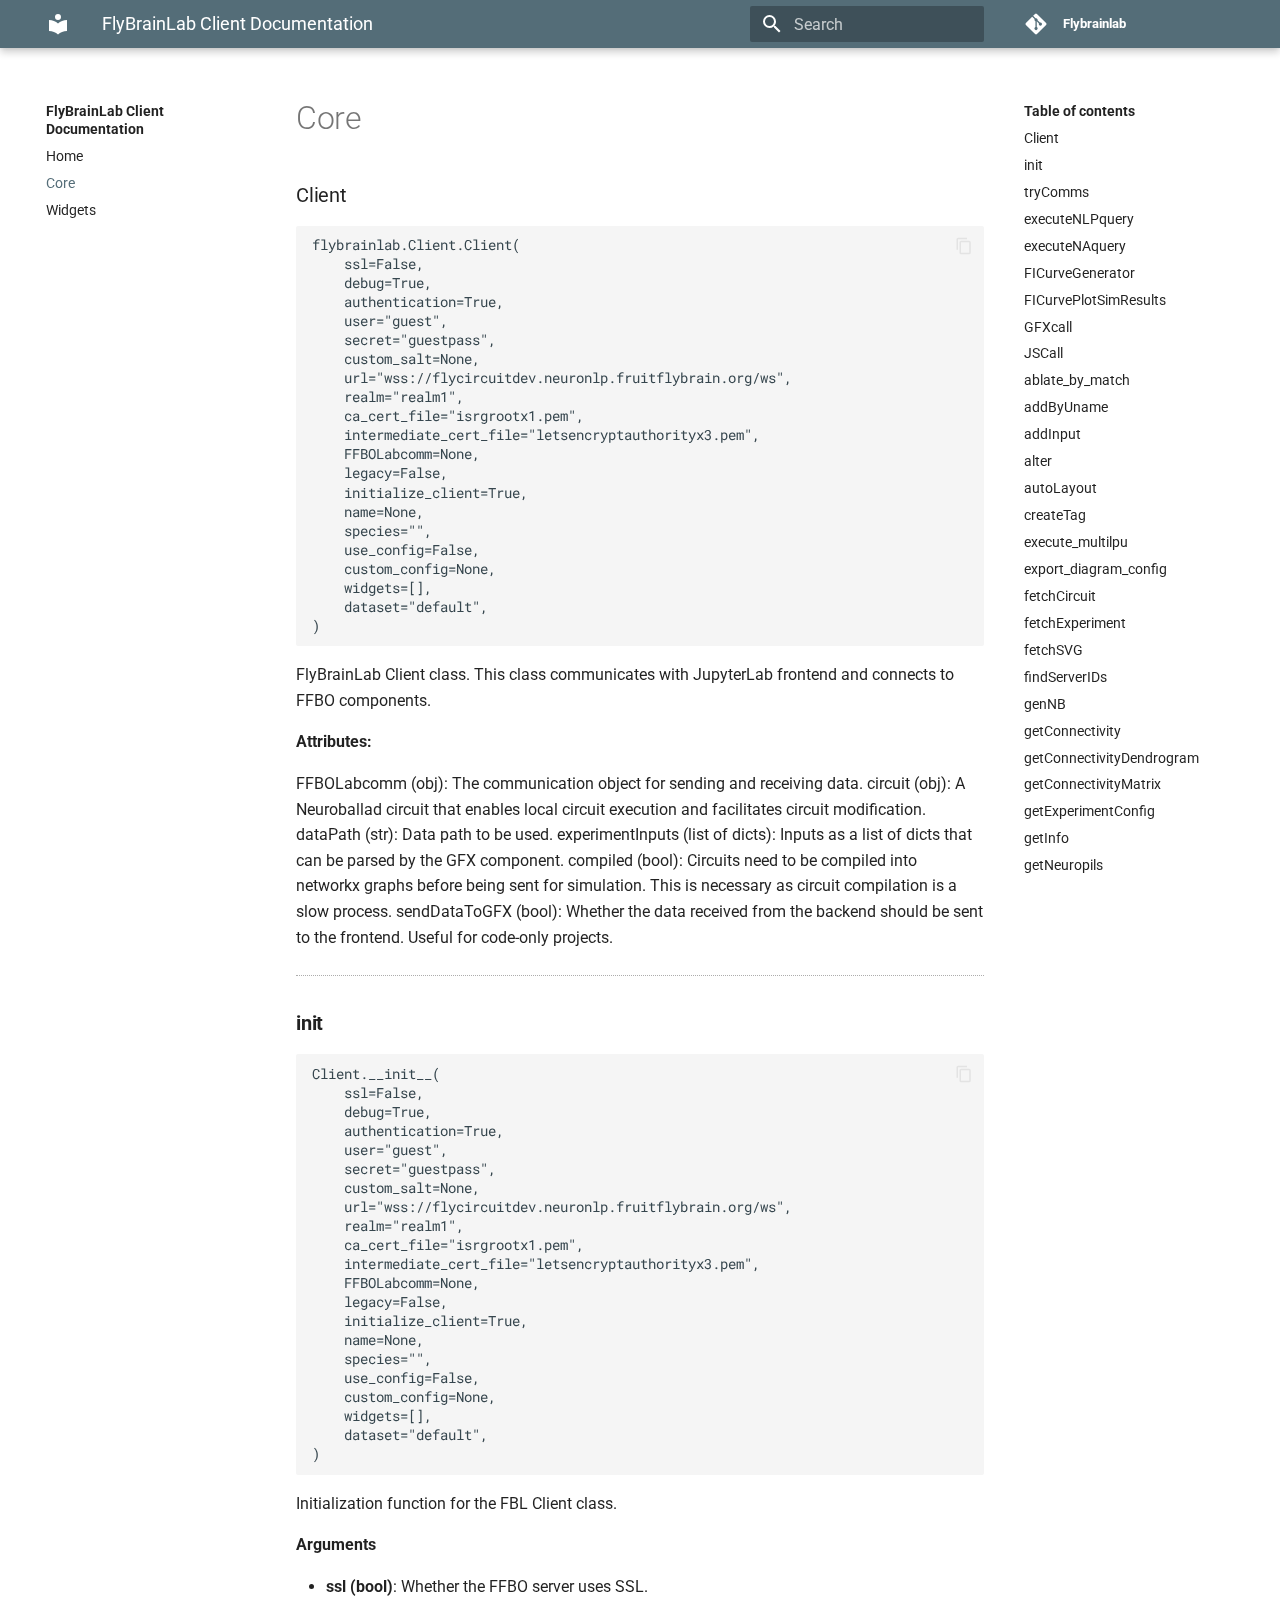
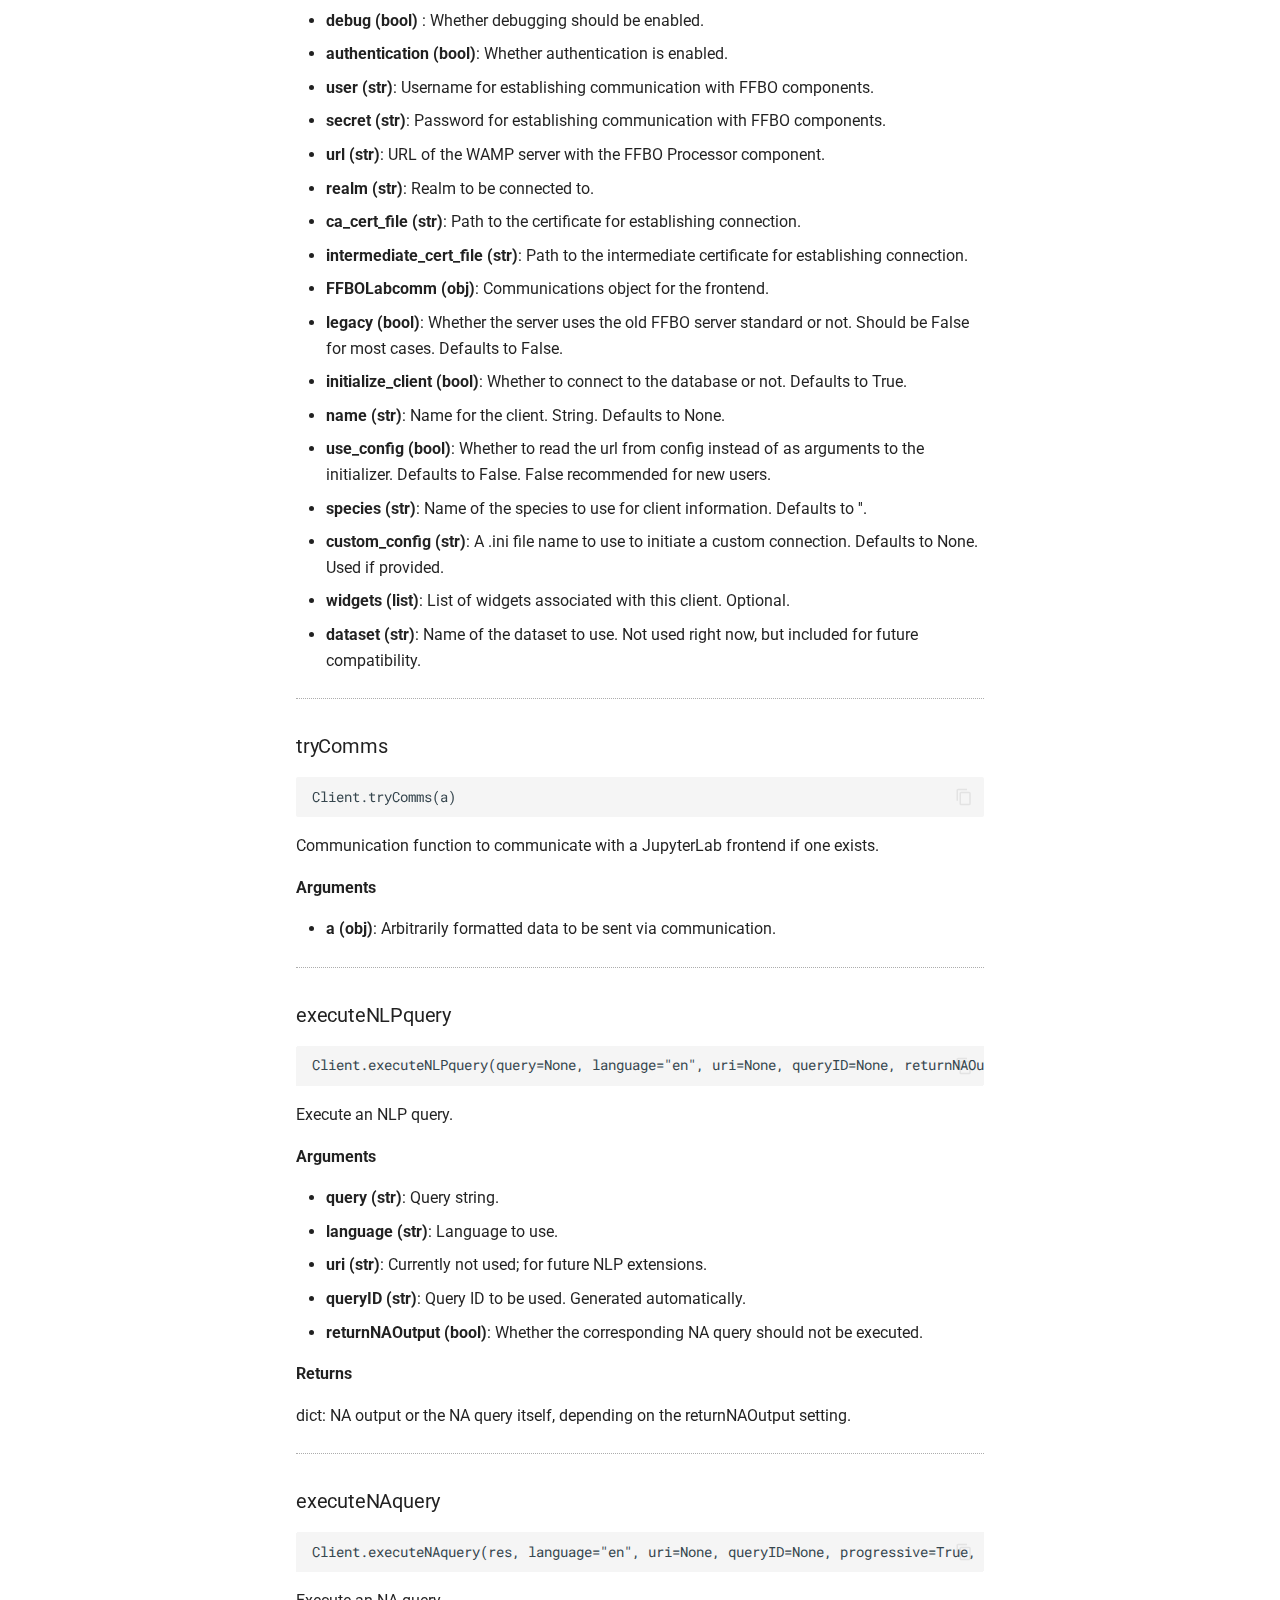
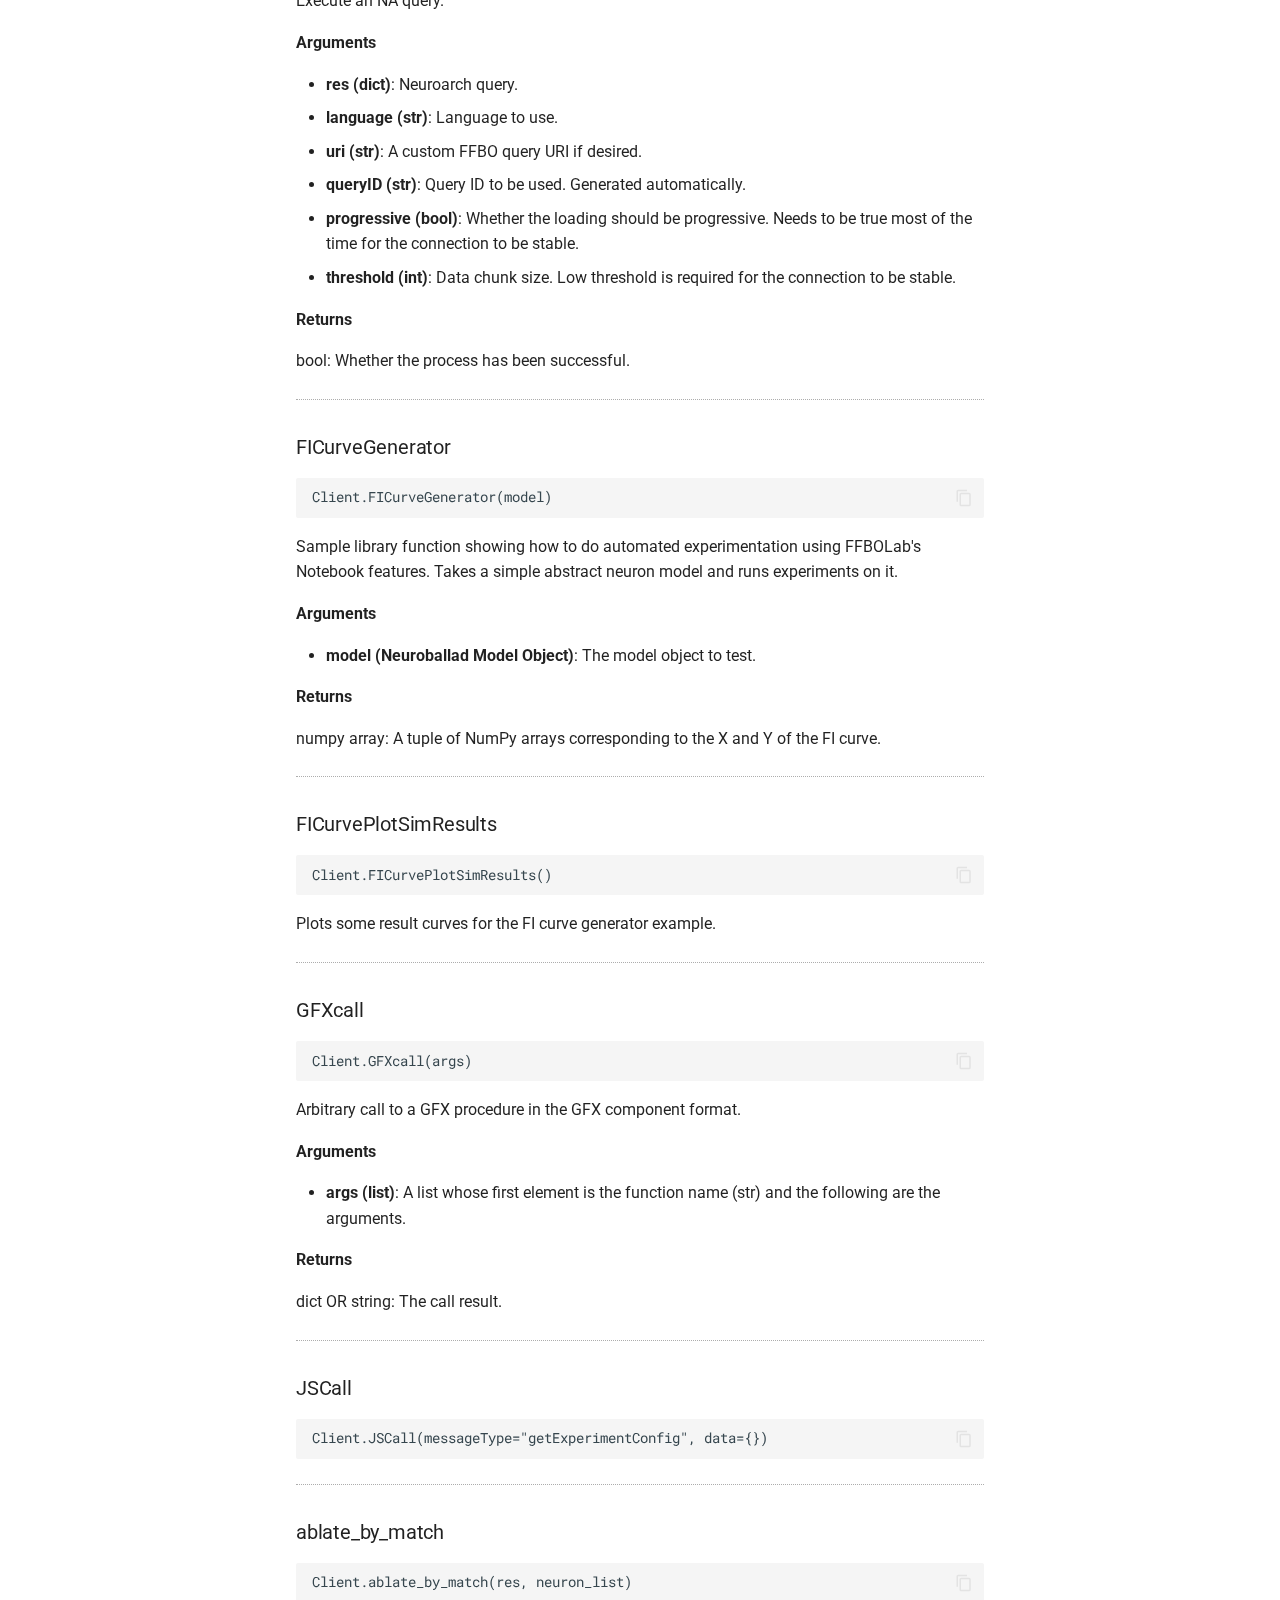
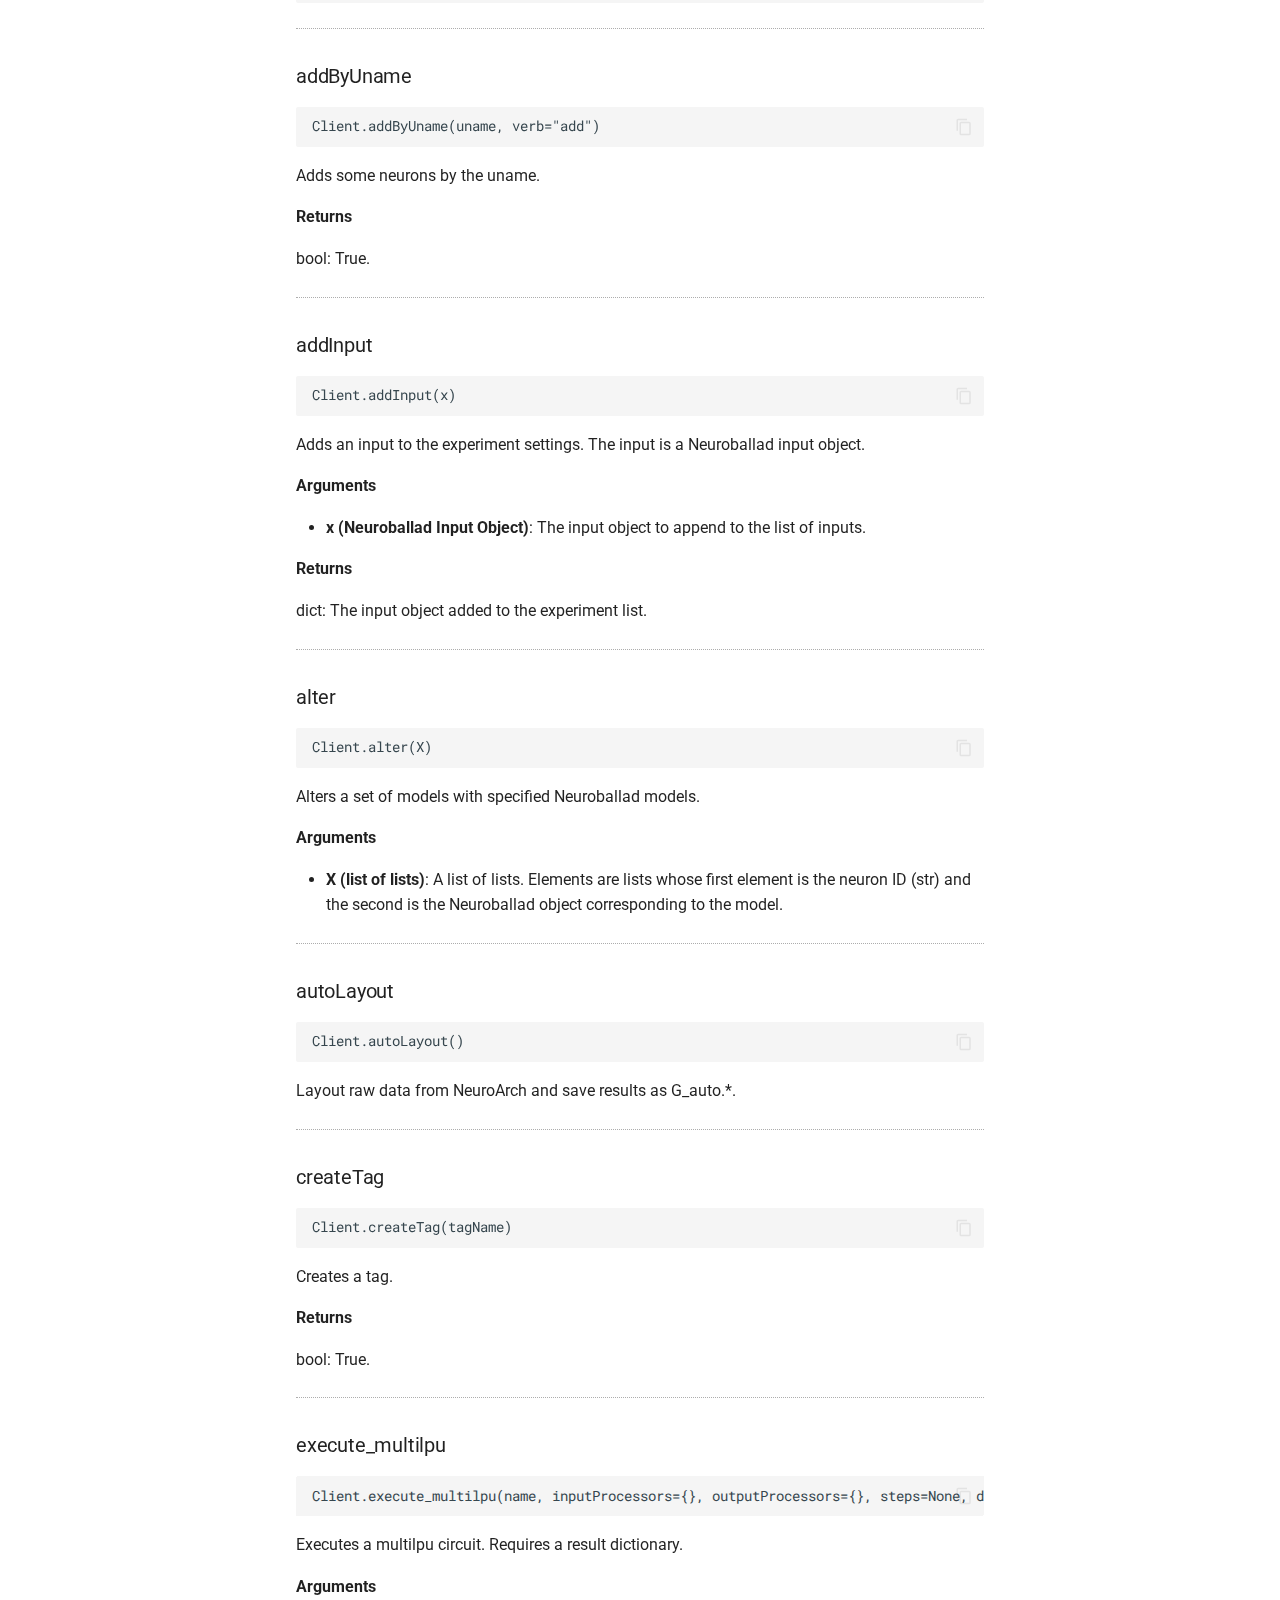
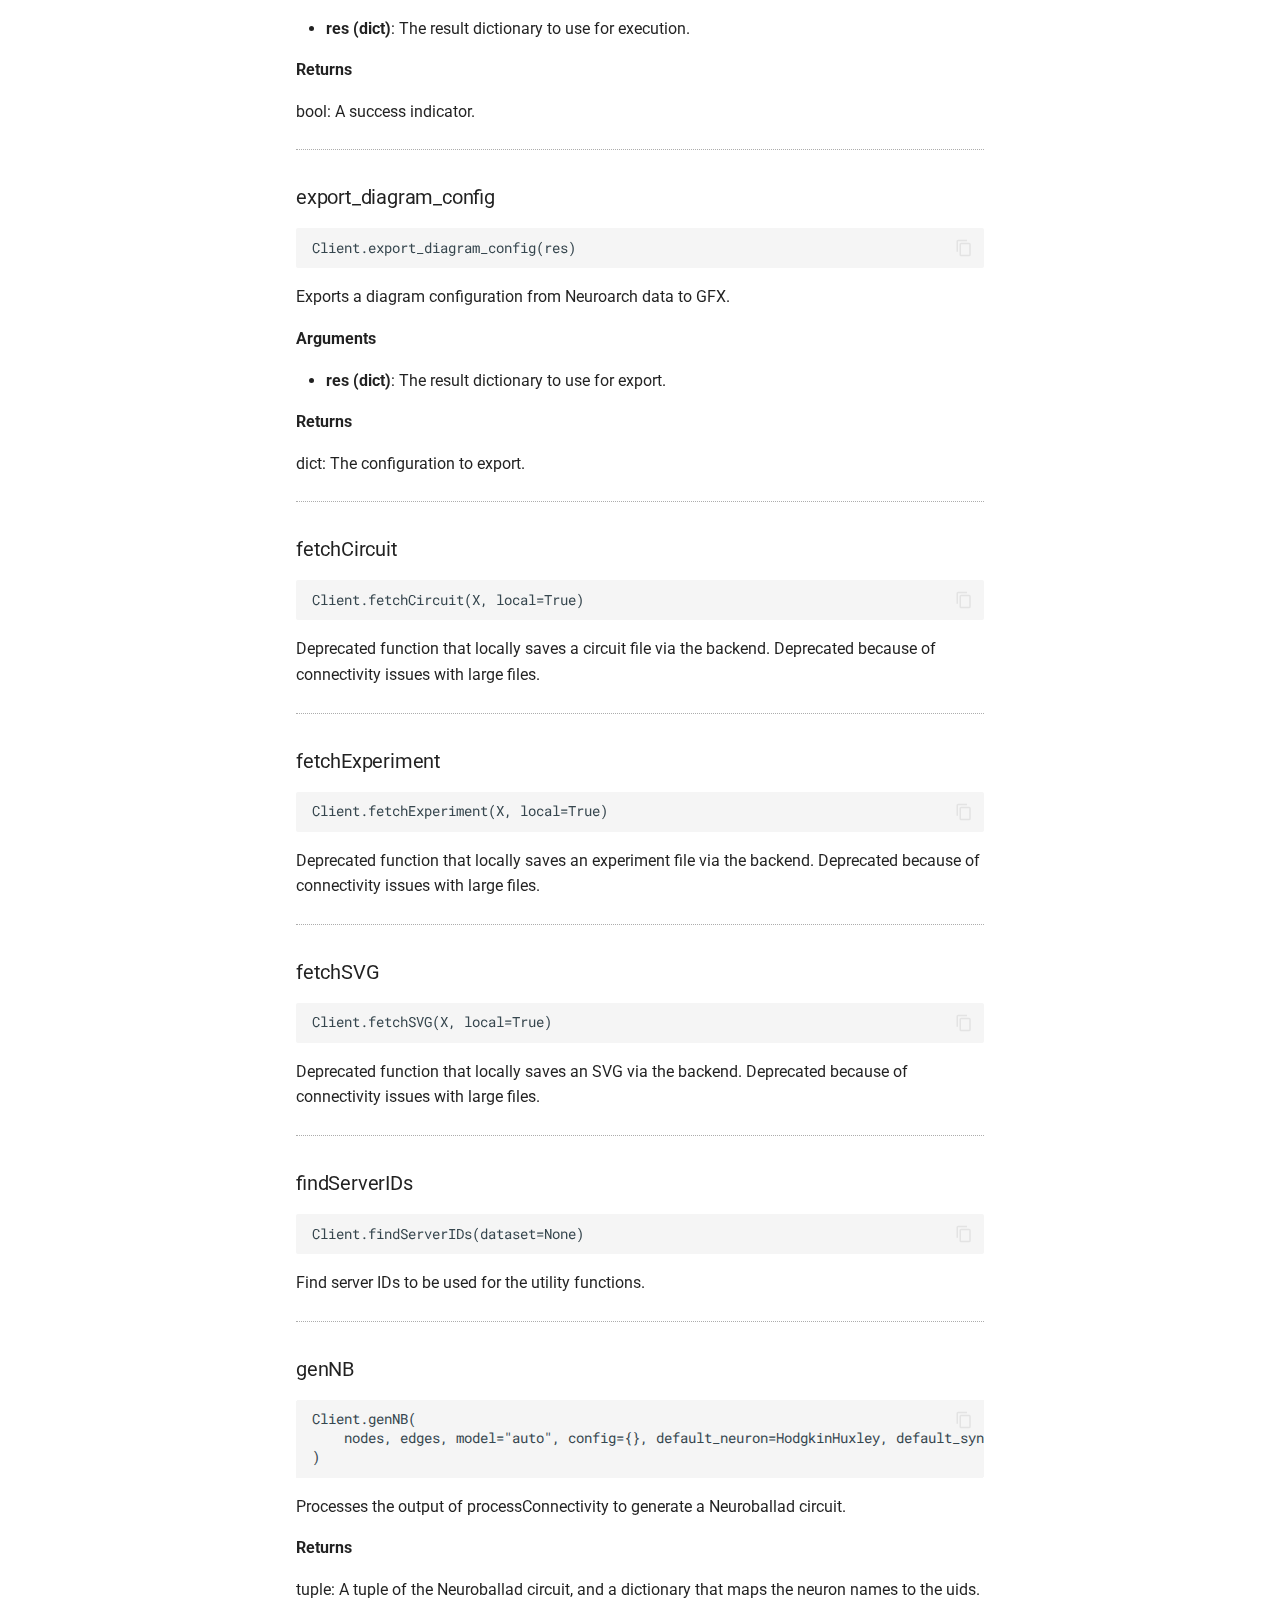
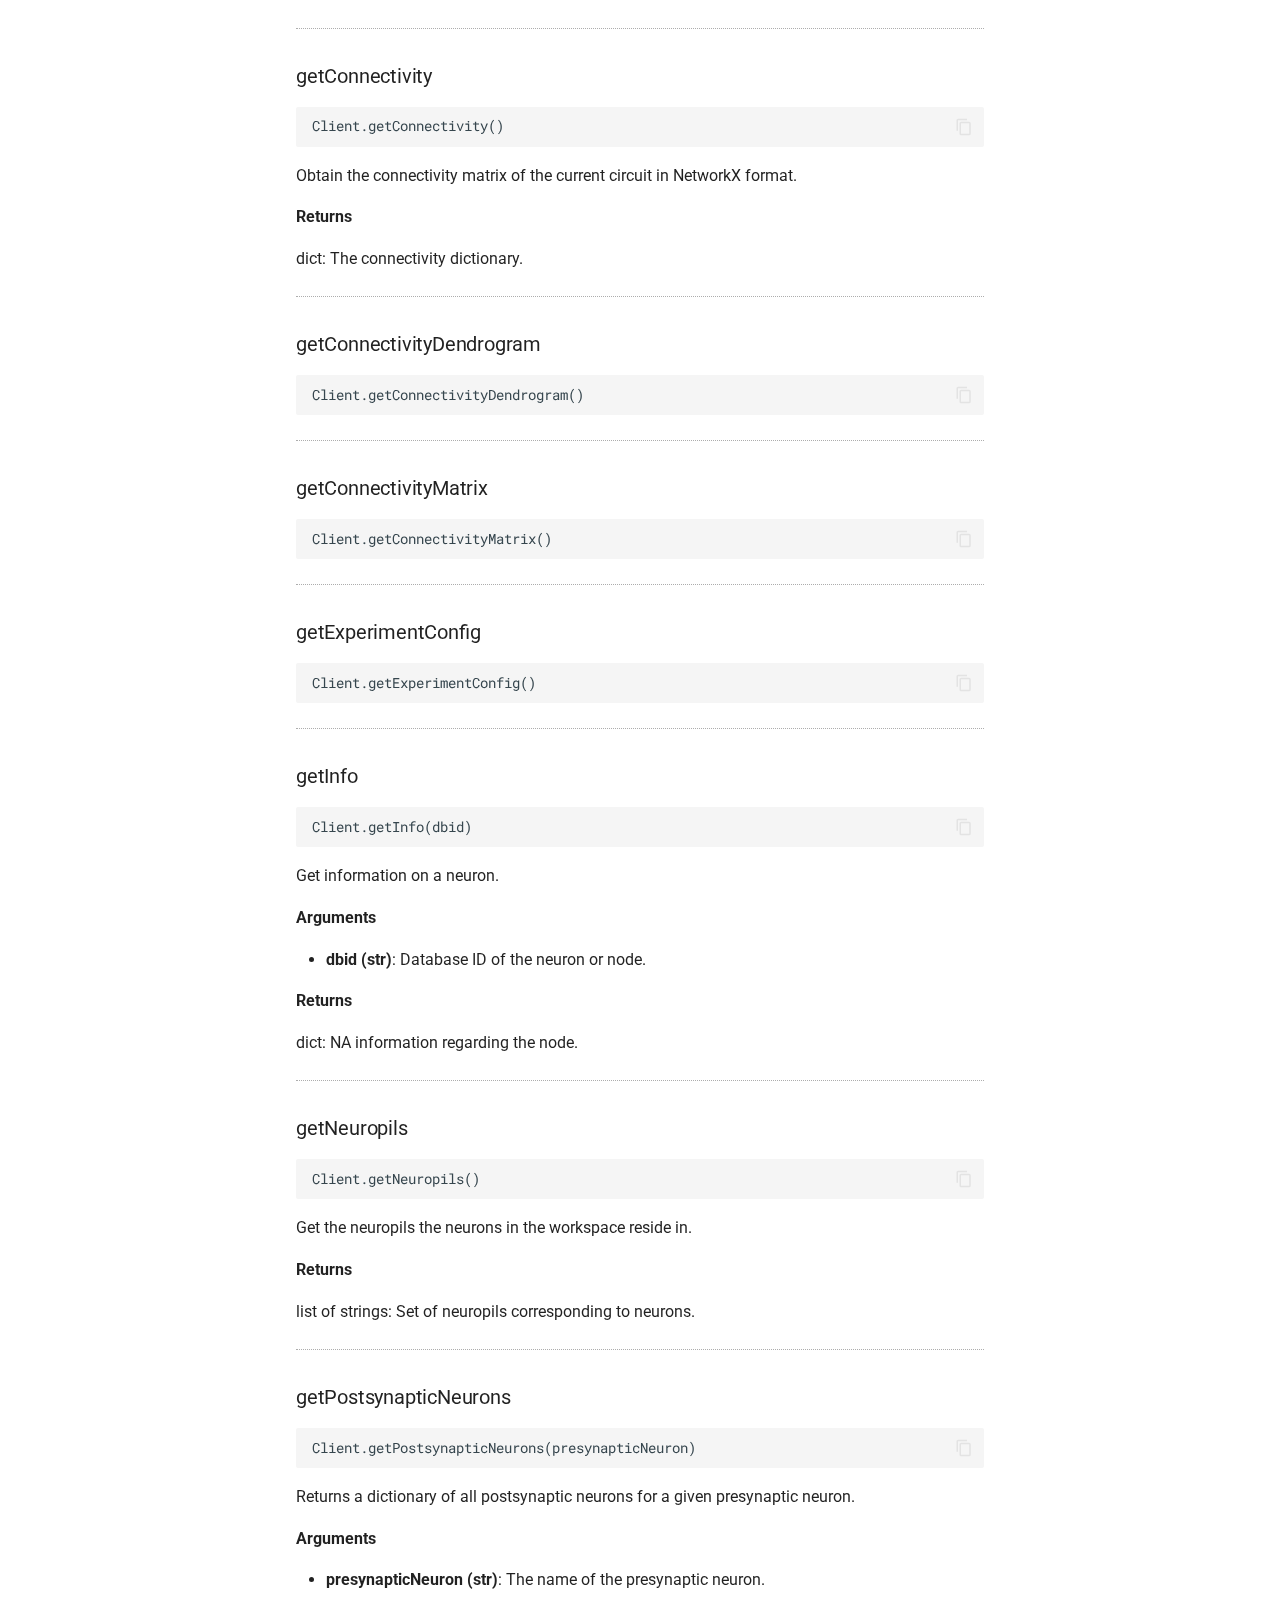
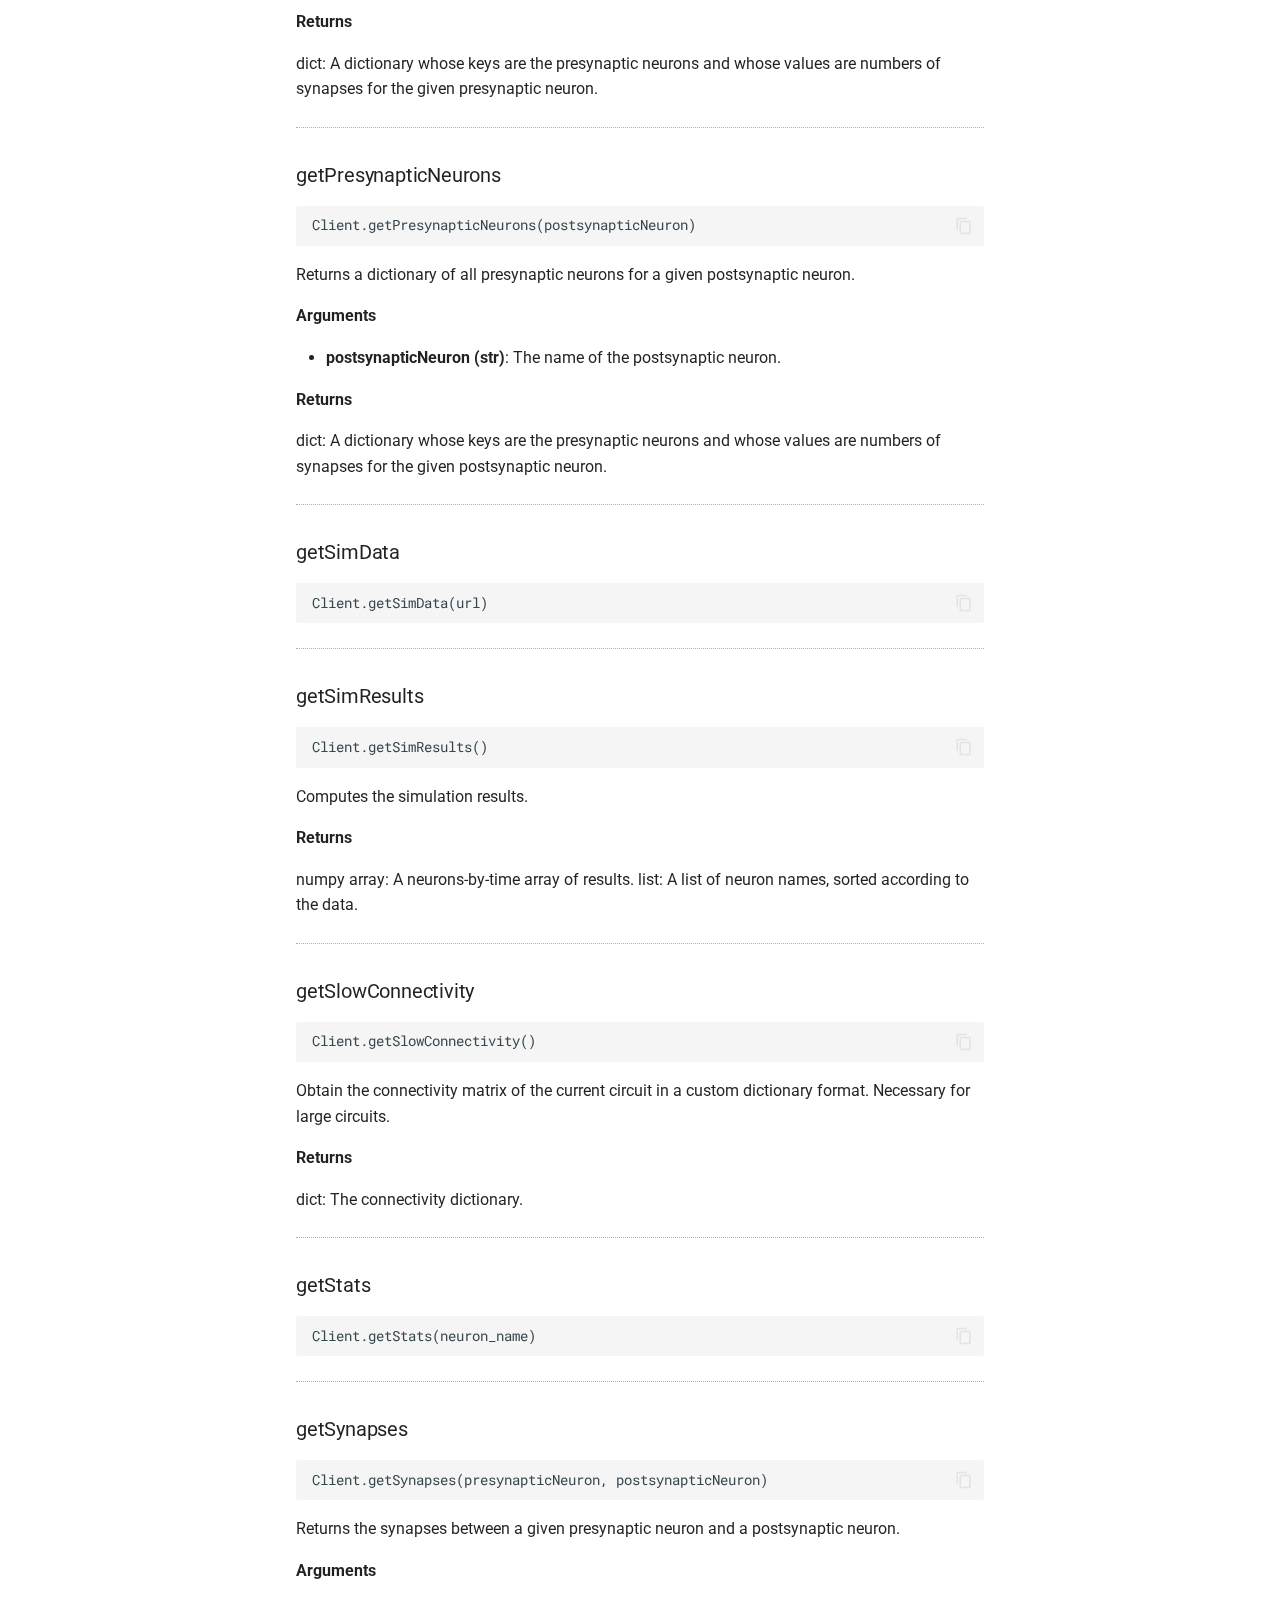
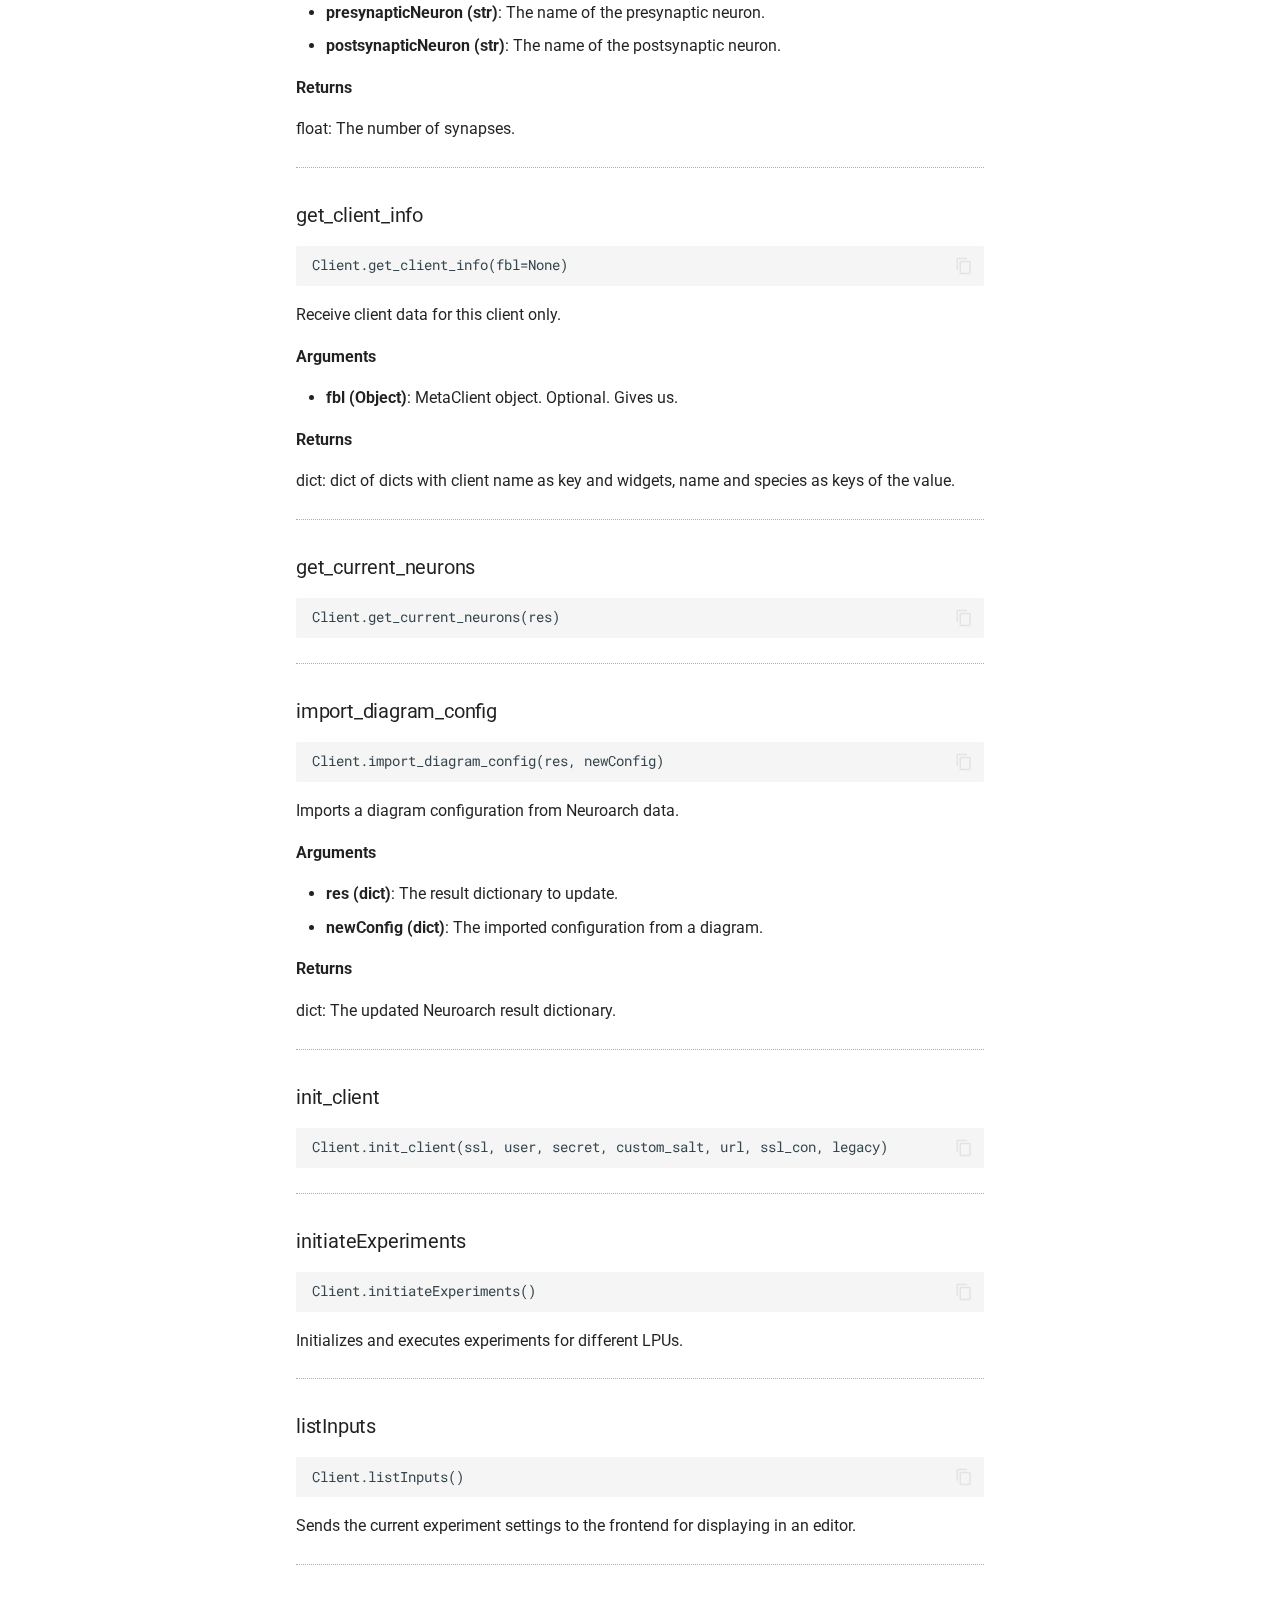
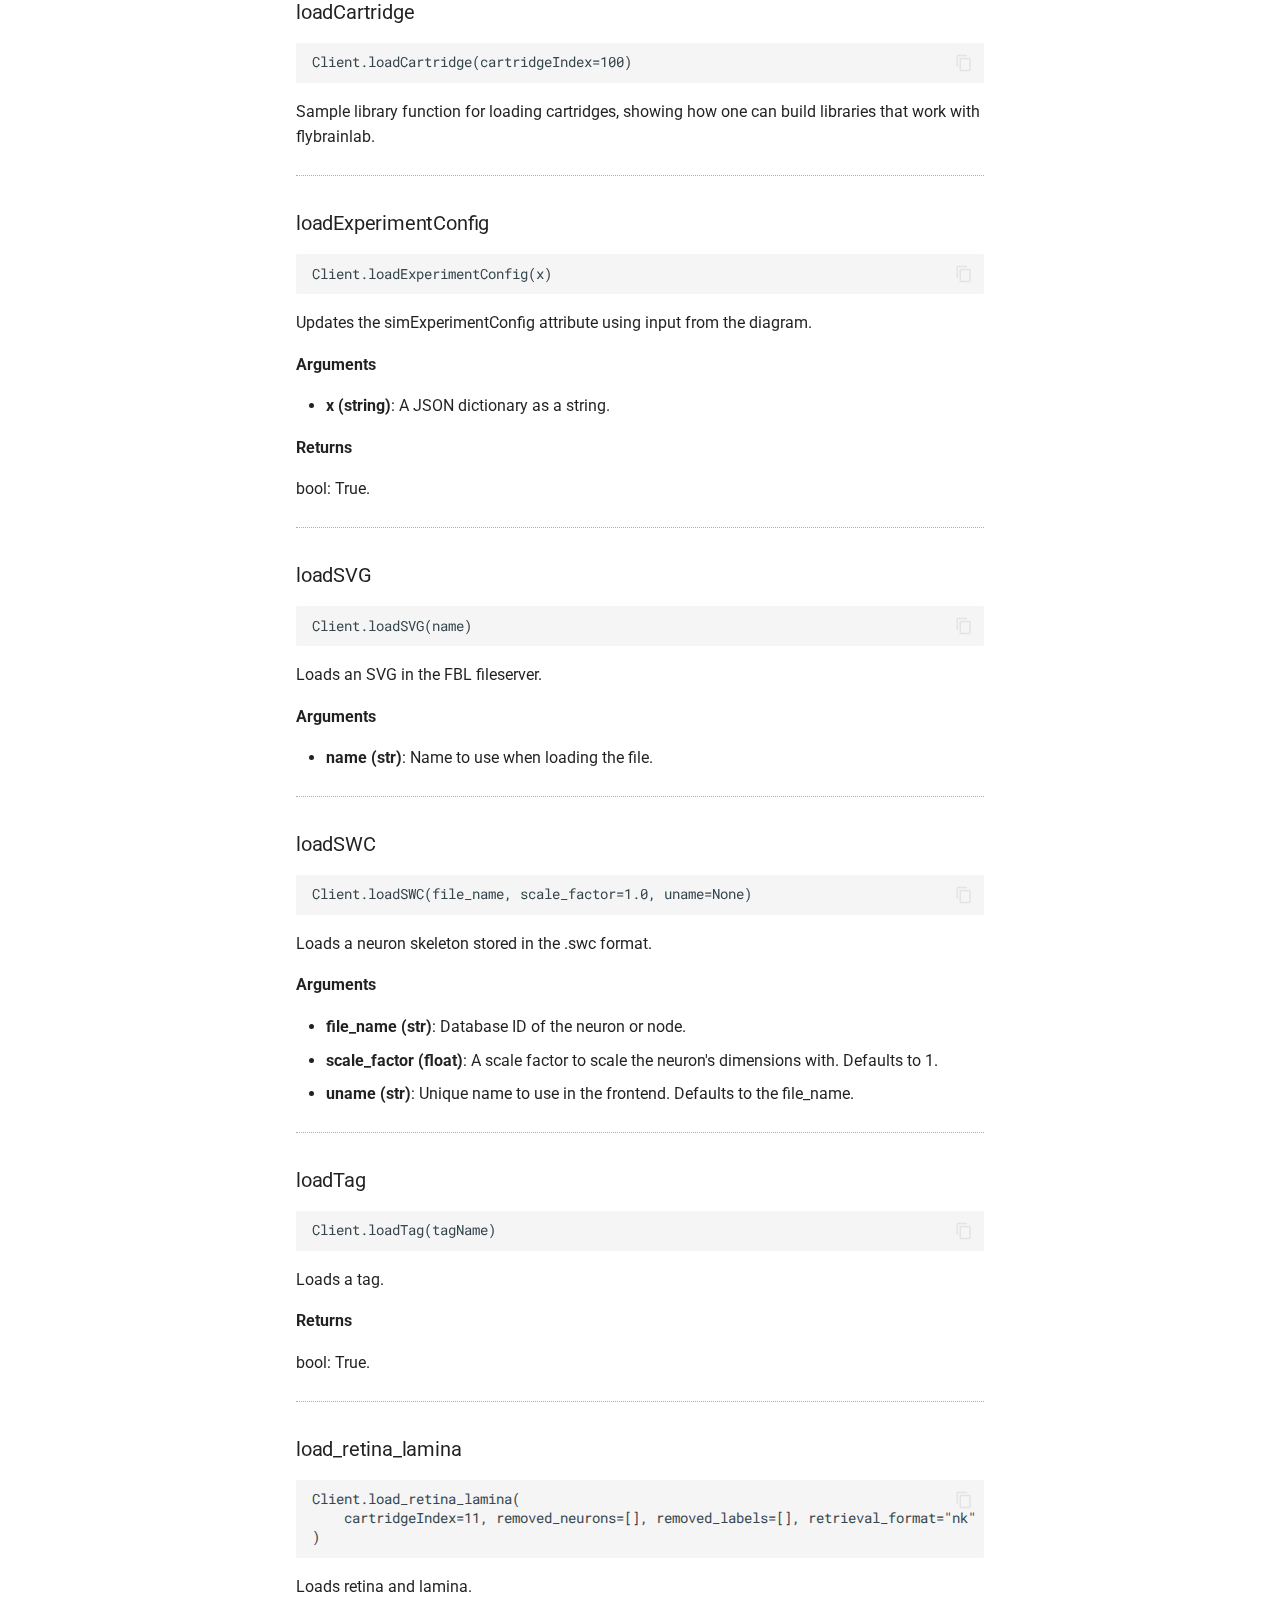
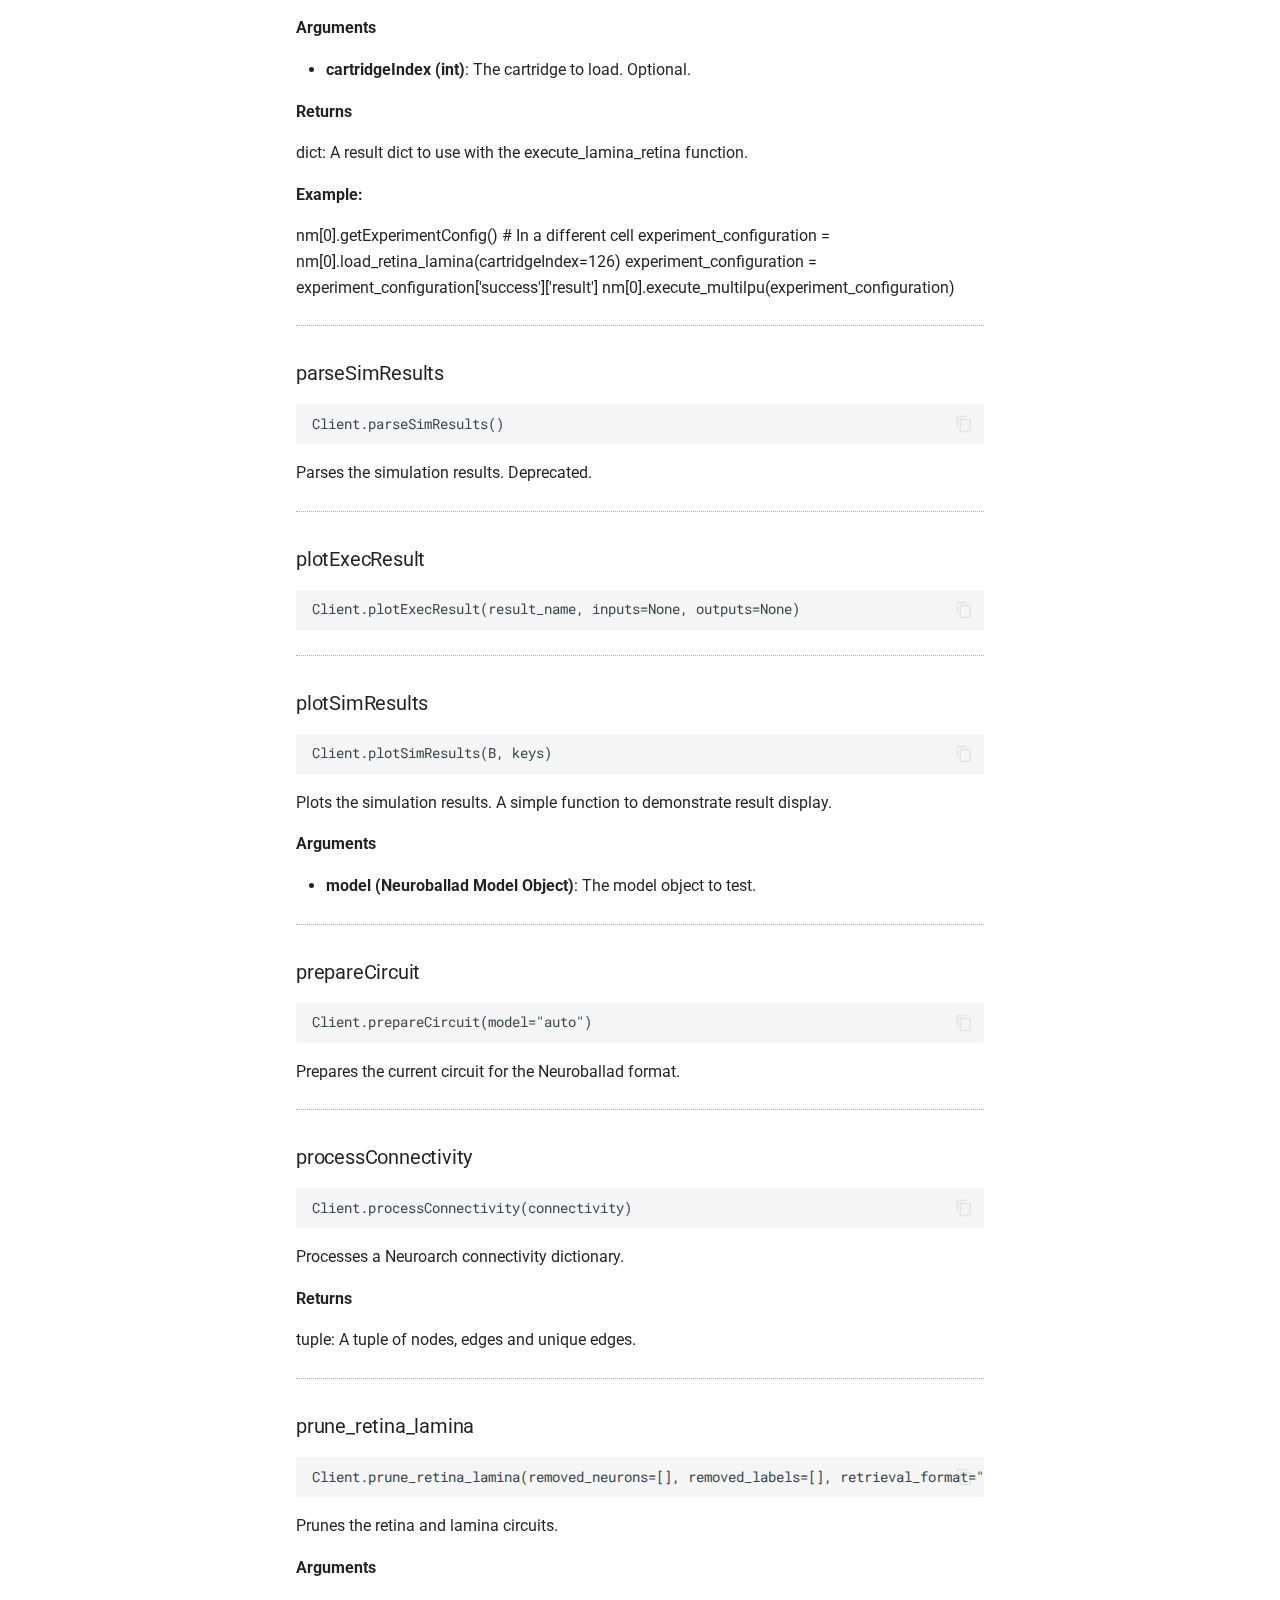
==== commit 02ecfb71: "Minor fixes" ====
--- a/client/index.html
+++ b/client/index.html
@@ -126,6 +126,19 @@
 </div>
     
     
+      <div class="md-header-nav__source">
+        
+<a href="https://flybrainlab.github.io/FBLClient/" title="Go to repository" class="md-source">
+  <div class="md-source__icon md-icon">
+    
+    <svg xmlns="http://www.w3.org/2000/svg" viewBox="0 0 448 512"><path d="M439.55 236.05L244 40.45a28.87 28.87 0 00-40.81 0l-40.66 40.63 51.52 51.52c27.06-9.14 52.68 16.77 43.39 43.68l49.66 49.66c34.23-11.8 61.18 31 35.47 56.69-26.49 26.49-70.21-2.87-56-37.34L240.22 199v121.85c25.3 12.54 22.26 41.85 9.08 55a34.34 34.34 0 01-48.55 0c-17.57-17.6-11.07-46.91 11.25-56v-123c-20.8-8.51-24.6-30.74-18.64-45L142.57 101 8.45 235.14a28.86 28.86 0 000 40.81l195.61 195.6a28.86 28.86 0 0040.8 0l194.69-194.69a28.86 28.86 0 000-40.81z"/></svg>
+  </div>
+  <div class="md-source__repository">
+    Flybrainlab
+  </div>
+</a>
+      </div>
+    
   </nav>
 </header>
     
@@ -154,6 +167,19 @@
     FlyBrainLab Client Documentation
   </label>
   
+    <div class="md-nav__source">
+      
+<a href="https://flybrainlab.github.io/FBLClient/" title="Go to repository" class="md-source">
+  <div class="md-source__icon md-icon">
+    
+    <svg xmlns="http://www.w3.org/2000/svg" viewBox="0 0 448 512"><path d="M439.55 236.05L244 40.45a28.87 28.87 0 00-40.81 0l-40.66 40.63 51.52 51.52c27.06-9.14 52.68 16.77 43.39 43.68l49.66 49.66c34.23-11.8 61.18 31 35.47 56.69-26.49 26.49-70.21-2.87-56-37.34L240.22 199v121.85c25.3 12.54 22.26 41.85 9.08 55a34.34 34.34 0 01-48.55 0c-17.57-17.6-11.07-46.91 11.25-56v-123c-20.8-8.51-24.6-30.74-18.64-45L142.57 101 8.45 235.14a28.86 28.86 0 000 40.81l195.61 195.6a28.86 28.86 0 0040.8 0l194.69-194.69a28.86 28.86 0 000-40.81z"/></svg>
+  </div>
+  <div class="md-source__repository">
+    Flybrainlab
+  </div>
+</a>
+    </div>
+  
   <ul class="md-nav__list" data-md-scrollfix>
     
       
@@ -647,7 +673,7 @@
 
 
   <li class="md-nav__item">
-    <a href="../widgets.md" title="Widgets" class="md-nav__link">
+    <a href="../widgets/" title="Widgets" class="md-nav__link">
       Widgets
     </a>
   </li>
@@ -1782,6 +1808,20 @@
           </a>
         
         
+          <a href="../widgets/" title="Widgets" class="md-footer-nav__link md-footer-nav__link--next" rel="next">
+            <div class="md-footer-nav__title">
+              <div class="md-ellipsis">
+                <span class="md-footer-nav__direction">
+                  Next
+                </span>
+                Widgets
+              </div>
+            </div>
+            <div class="md-footer-nav__button md-icon">
+              <svg xmlns="http://www.w3.org/2000/svg" viewBox="0 0 24 24"><path d="M4 11v2h12l-5.5 5.5 1.42 1.42L19.84 12l-7.92-7.92L10.5 5.5 16 11H4z"/></svg>
+            </div>
+          </a>
+        
       </nav>
     </div>
   
